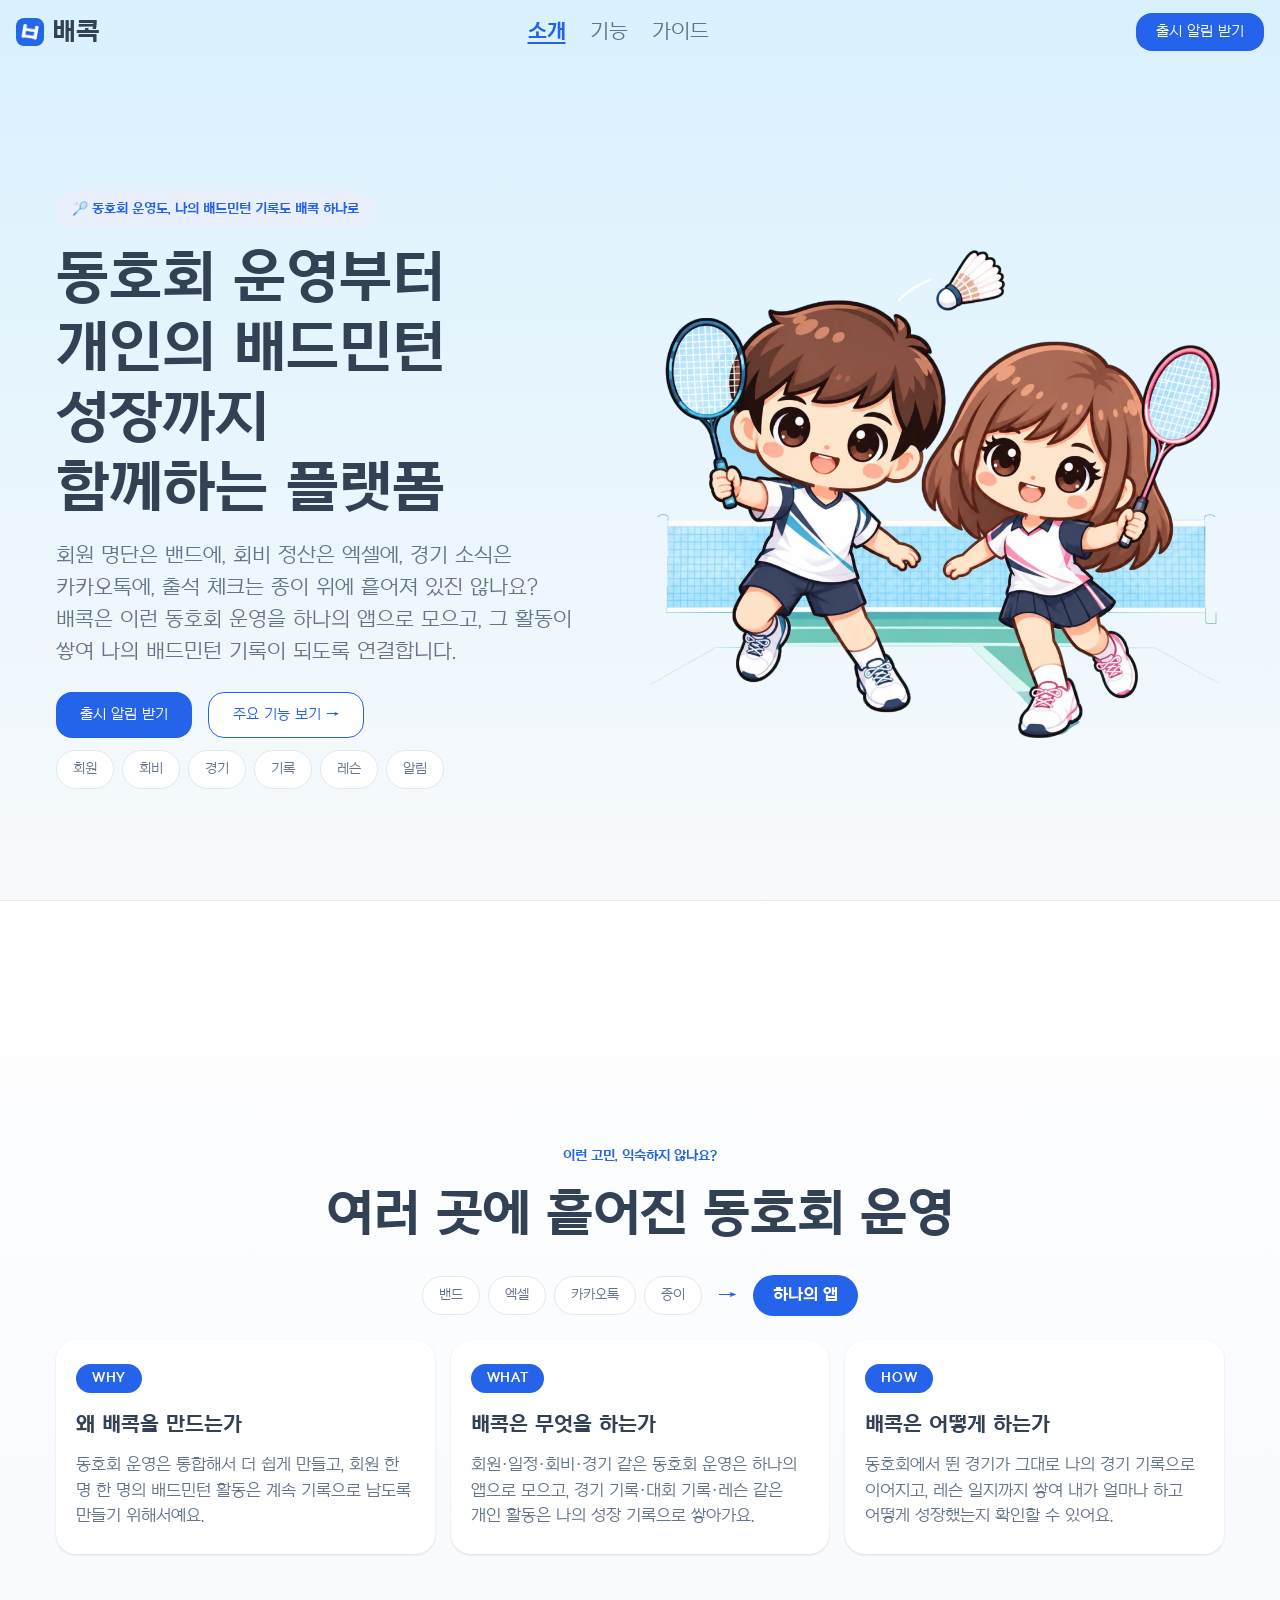
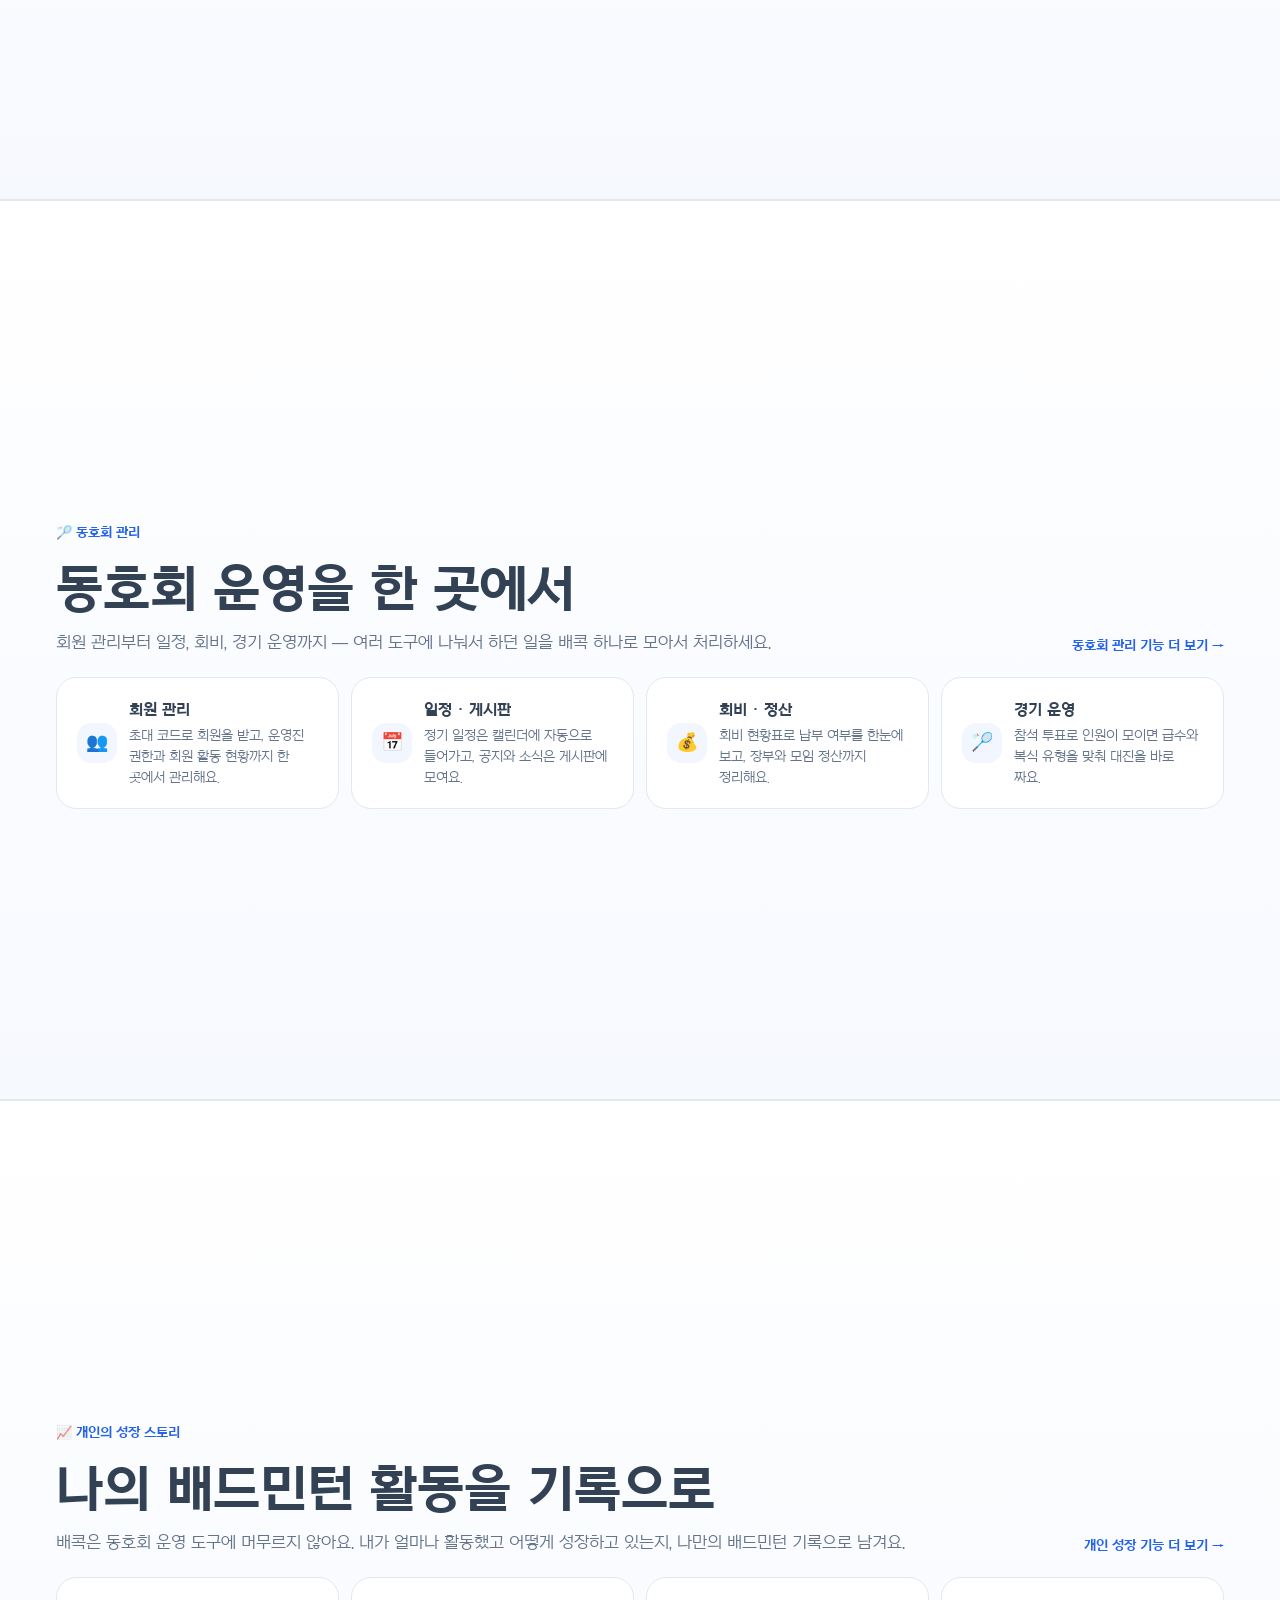
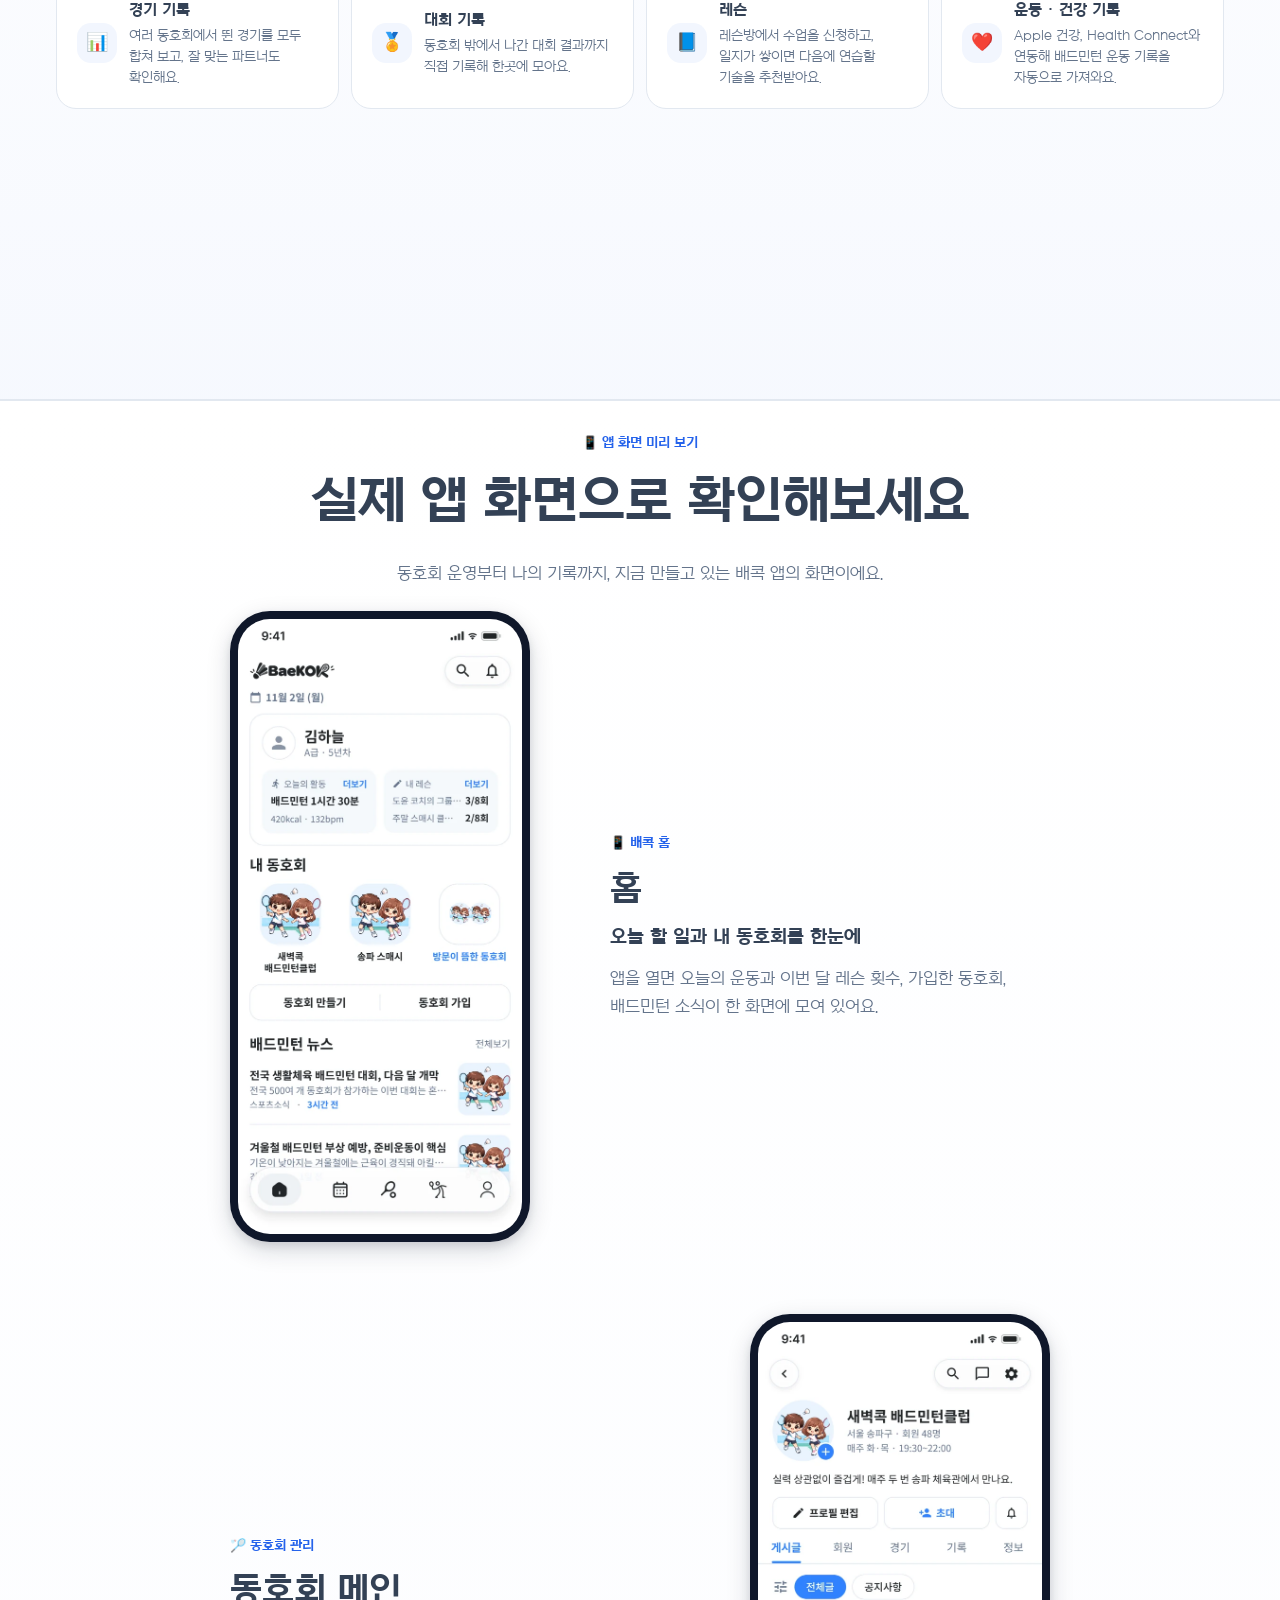
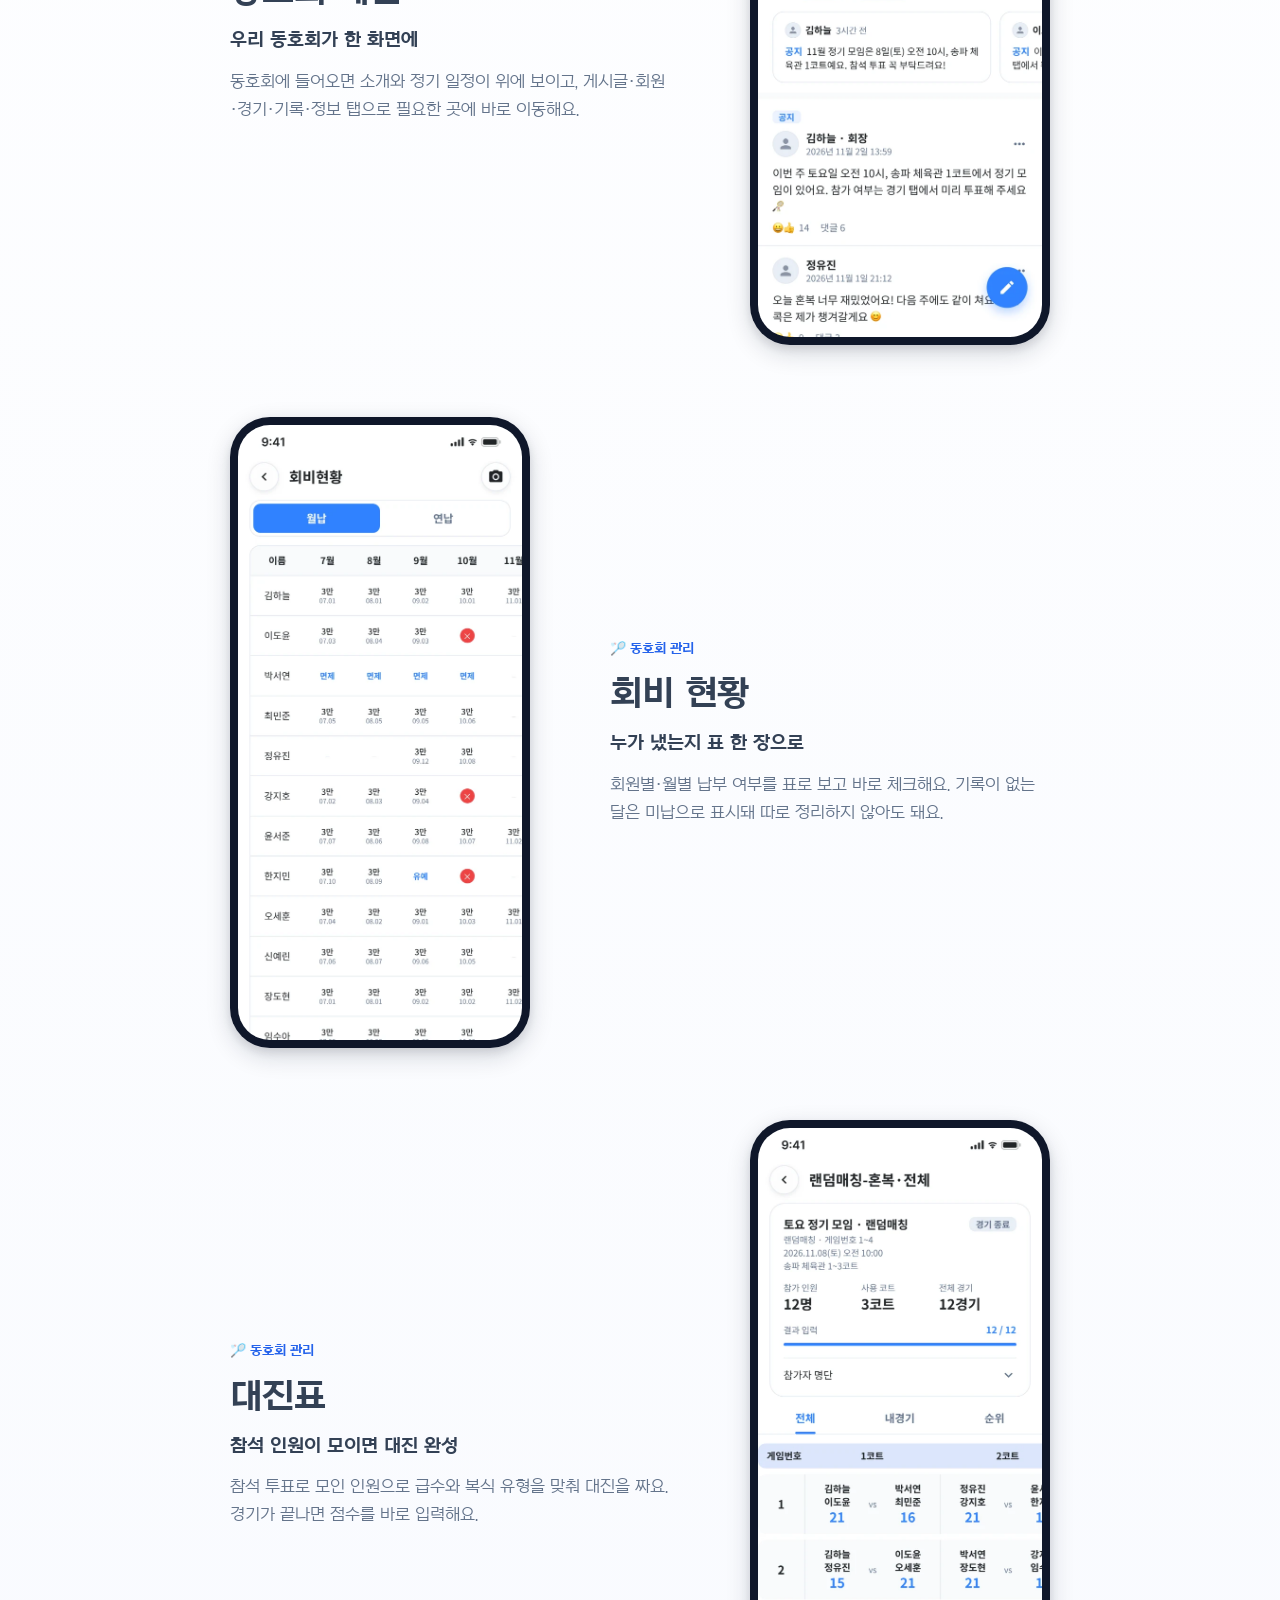
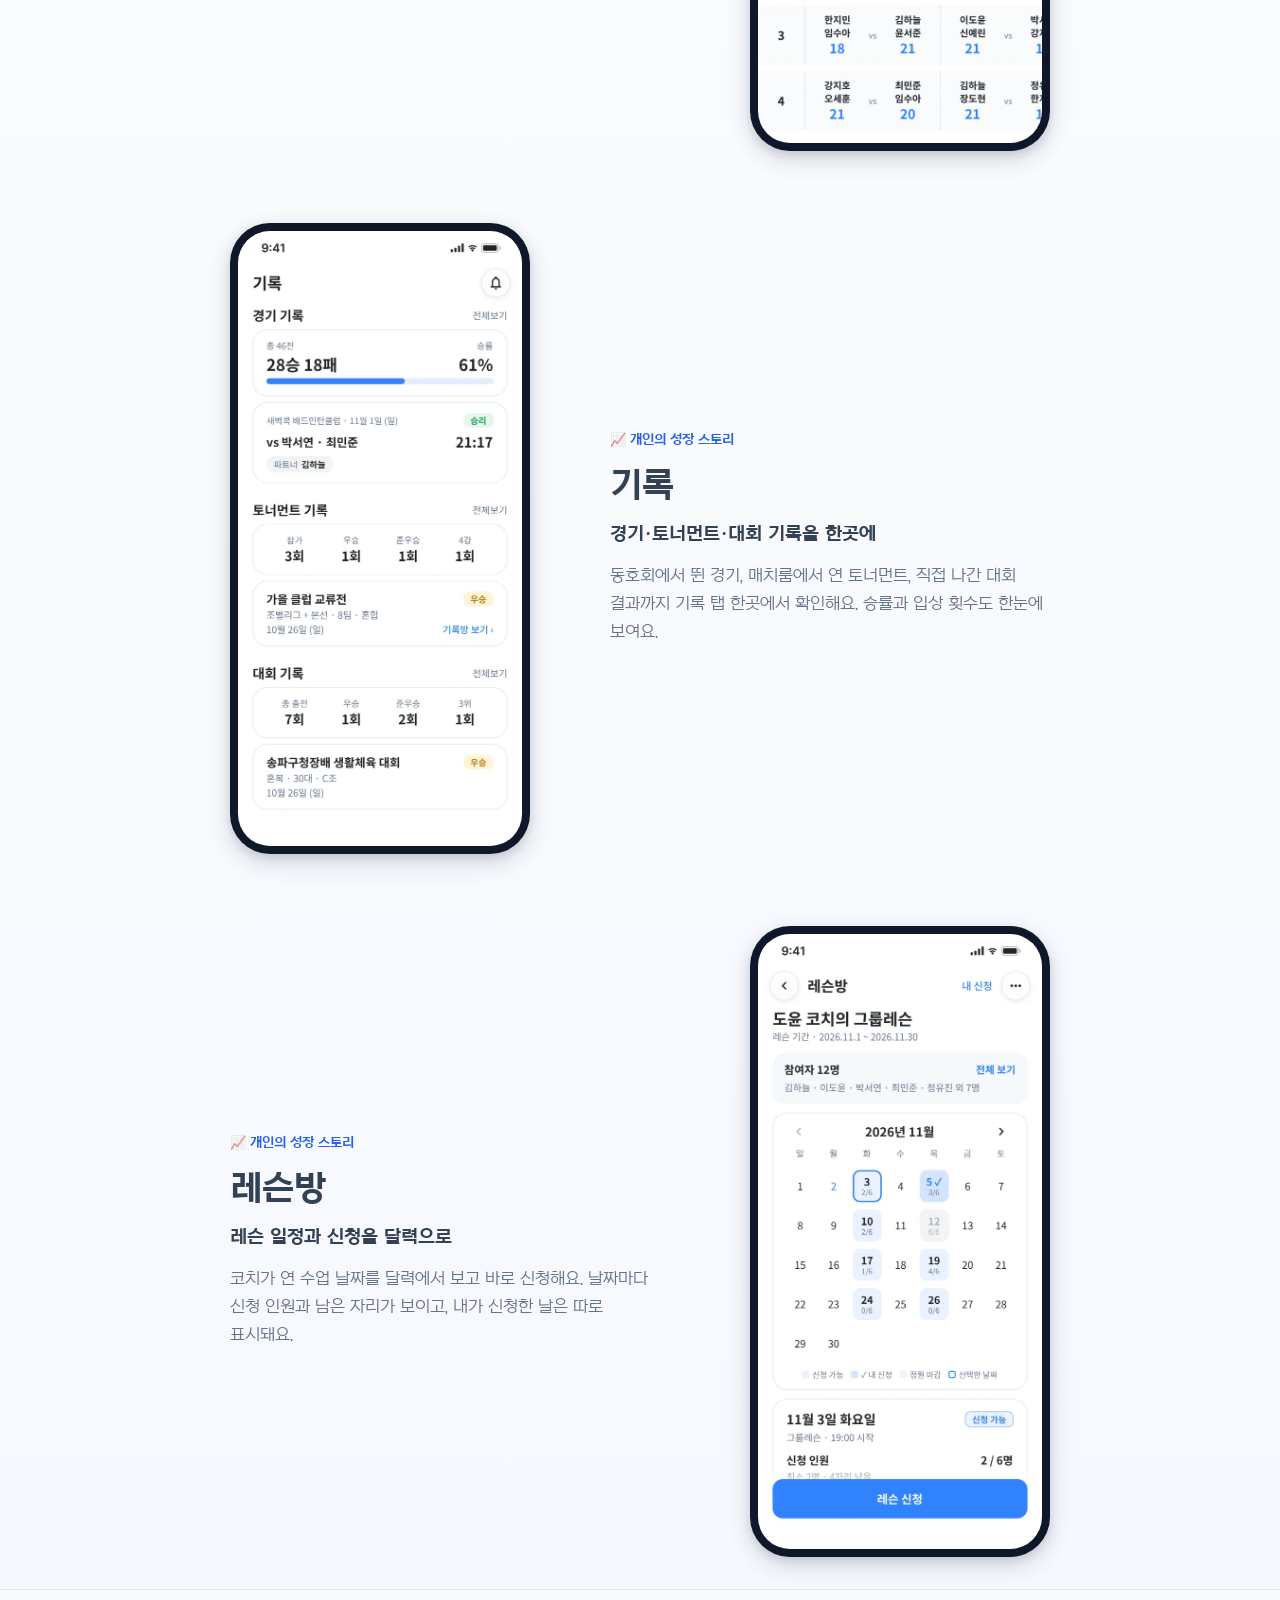
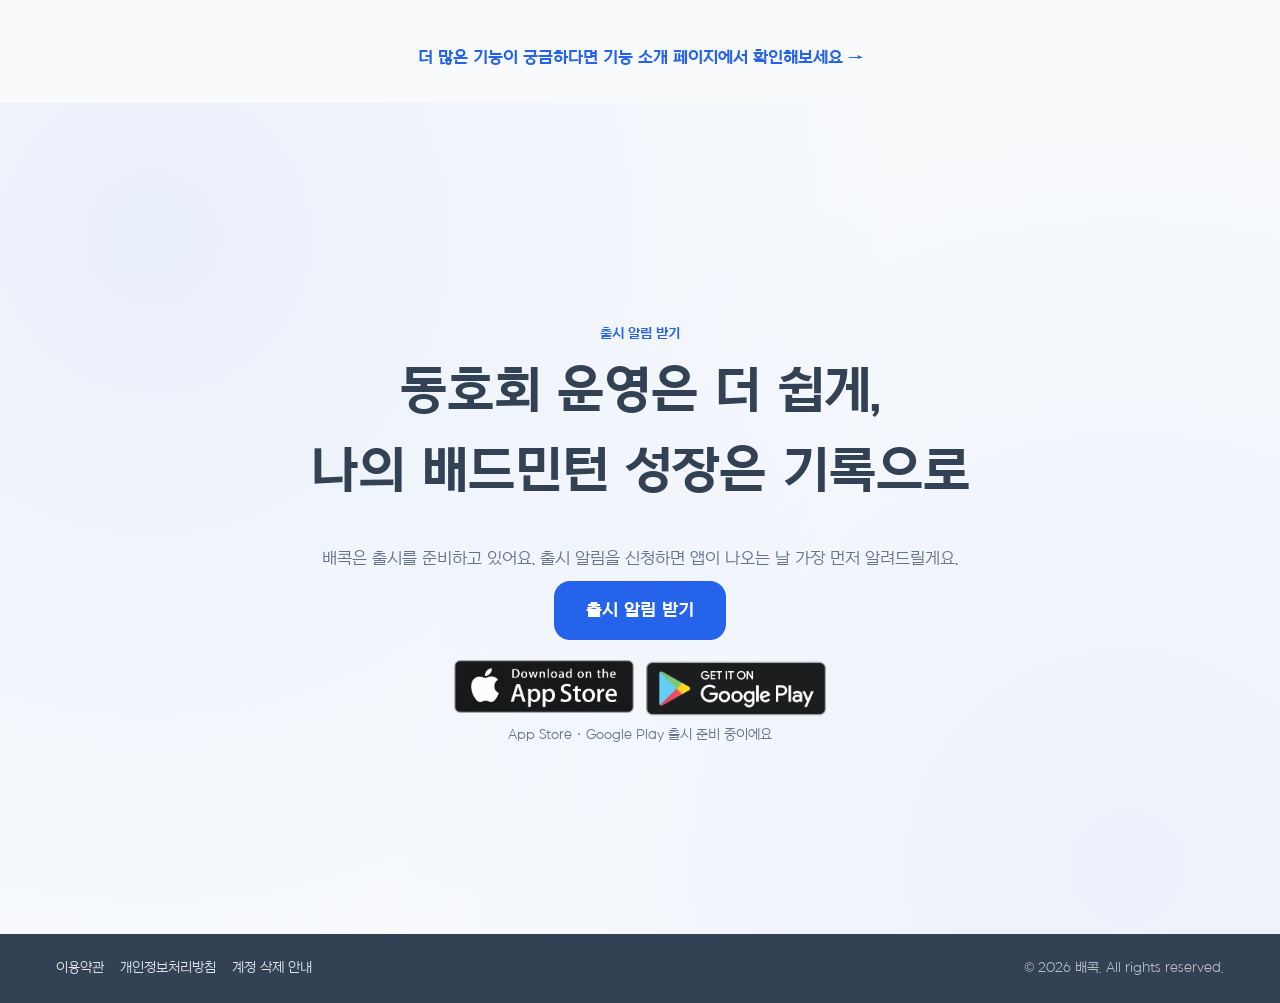
==== index.html @ 5a0d02df "chore(seo): add Google Search Console verification tag Co-Authored-By: Claude Sonnet 5.5 <noreply@an" ====
<!DOCTYPE html>
<html lang="ko">
<head>
  <meta charset="UTF-8" />
  <meta name="viewport" content="width=device-width, initial-scale=1.0" />
  <title>배콕 | 동호회 운영은 더 쉽게, 나의 배드민턴 성장은 기록으로</title>
  <meta
    name="description"
    content="배콕은 회원·일정·회비·경기 같은 배드민턴 동호회 운영과, 나의 경기 기록·대회 기록·레슨 같은 개인 기록을 하나의 앱에서 연결하는 서비스입니다."
  />
  <link rel="icon" type="image/png" href="assets/icons/web_logo.png" />
  <link rel="apple-touch-icon" href="assets/icons/web_logo.png" />
  <meta property="og:type" content="website" />
  <meta property="og:site_name" content="배콕" />
  <meta property="og:title" content="배콕 | 동호회 운영은 더 쉽게, 나의 배드민턴 성장은 기록으로" />
  <meta
    property="og:description"
    content="배드민턴 동호회 운영과 나의 배드민턴 활동 기록을 하나의 앱에서. 배콕이 두 가지를 어떻게 연결하는지 확인해보세요."
  />
  <meta name="google-site-verification" content="j9RTY4uNU4VGIp62GwH1gbKZiD3tY4wXnzMvuD9bL28" />
  <link rel="canonical" href="https://baekok.cloud/" />
  <meta property="og:url" content="https://baekok.cloud/" />
  <meta property="og:image" content="https://baekok.cloud/assets/images/og-image.jpg" />
  <meta property="og:image:width" content="1200" />
  <meta property="og:image:height" content="630" />
  <meta name="twitter:card" content="summary_large_image" />
  <link rel="preconnect" href="https://fonts.googleapis.com" />
  <link rel="preconnect" href="https://fonts.gstatic.com" crossorigin />
  <link href="https://fonts.googleapis.com/css2?family=Do+Hyeon&display=swap" rel="stylesheet" />
  <link rel="stylesheet" href="css/tokens.css" />
  <link rel="stylesheet" href="css/style.css" />
</head>
<body class="has-photo-hero">
  <script src="js/site-header.js" data-page="index"></script>

  <main>
    <!-- Hero Section -->
    <section class="hero">
      <div class="container hero__container">
        <div class="hero__inner">
          <p class="hero__badge">🏸 동호회 운영도, 나의 배드민턴 기록도 배콕 하나로</p>
          <h1 class="hero__title">
            동호회 운영부터<br />
            개인의 배드민턴<br />
            성장까지<br />
            함께하는 플랫폼
          </h1>
          <p class="hero__subtitle">
            회원 명단은 밴드에, 회비 정산은 엑셀에, 경기 소식은 카카오톡에,
            출석 체크는 종이 위에 흩어져 있진 않나요? <br />
            배콕은 이런 동호회 운영을 하나의 앱으로 모으고, 그 활동이 쌓여
            나의 배드민턴 기록이 되도록 연결합니다.
          </p>
          <div class="hero__cta-row">
            <a class="btn-primary" href="#download" data-launch-alert>출시 알림 받기</a>
            <a class="btn-outline" href="features.html">주요 기능 보기 →</a>
          </div>
          <div class="chip-group hero__feature-tags">
            <span class="chip">회원</span>
            <span class="chip">회비</span>
            <span class="chip">경기</span>
            <span class="chip">기록</span>
            <span class="chip">레슨</span>
            <span class="chip">알림</span>
          </div>
        </div>
        <div class="hero__visual">
          <img
            src="assets/images/hero_mascot_pair.webp"
            alt="라켓을 들고 배드민턴을 치는 배콕 캐릭터 두 명"
            width="1000"
            height="887"
          />
        </div>
      </div>
    </section>

    <!-- Why We Made Baecock (Problem -> Solution) -->
    <section class="section section--band section--full" id="why-what-how">
      <div class="container">
        <div class="section-intro reveal" data-reveal>
          <p class="section__eyebrow">이런 고민, 익숙하지 않나요?</p>
          <h2 class="section__title section__title--lg">여러 곳에 흩어진 동호회 운영</h2>
          <div class="problem-solution__flow">
            <div class="chip-group">
              <span class="chip">밴드</span>
              <span class="chip">엑셀</span>
              <span class="chip">카카오톡</span>
              <span class="chip">종이</span>
            </div>
            <span class="flow-arrow" aria-hidden="true">→</span>
            <span class="solution-chip">하나의 앱</span>
          </div>
        </div>

        <div class="why-what-how reveal" data-reveal>
          <article class="why-what-how__card">
            <span class="why-what-how__label">WHY</span>
            <h3 class="why-what-how__title">왜 배콕을 만드는가</h3>
            <p class="why-what-how__desc">
              동호회 운영은 통합해서 더 쉽게 만들고, 회원 한 명 한 명의 배드민턴 활동은
              계속 기록으로 남도록 만들기 위해서예요.
            </p>
          </article>
          <article class="why-what-how__card">
            <span class="why-what-how__label">WHAT</span>
            <h3 class="why-what-how__title">배콕은 무엇을 하는가</h3>
            <p class="why-what-how__desc">
              회원·일정·회비·경기 같은 동호회 운영은 하나의 앱으로 모으고, 경기 기록·대회
              기록·레슨 같은 개인 활동은 나의 성장 기록으로 쌓아가요.
            </p>
          </article>
          <article class="why-what-how__card">
            <span class="why-what-how__label">HOW</span>
            <h3 class="why-what-how__title">배콕은 어떻게 하는가</h3>
            <p class="why-what-how__desc">
              동호회에서 뛴 경기가 그대로 나의 경기 기록으로 이어지고, 레슨 일지까지 쌓여
              내가 얼마나 하고 어떻게 성장했는지 확인할 수 있어요.
            </p>
          </article>
        </div>
      </div>
    </section>

    <!-- 축 1: 동호회 관리 -->
    <section class="section section--band section--full" id="club">
      <div class="container">
        <div class="feature-grid__heading-row">
          <div>
            <p class="section__eyebrow">🏸 동호회 관리</p>
            <h2 class="section__title section__title--lg feature-grid__heading">
              동호회 운영을 한 곳에서
            </h2>
            <p class="feature-grid__subheading">
              회원 관리부터 일정, 회비, 경기 운영까지 — 여러 도구에 나눠서 하던 일을
              배콕 하나로 모아서 처리하세요.
            </p>
          </div>
          <a class="feature-card__link" href="features.html#club">동호회 관리 기능 더 보기 →</a>
        </div>
        <div class="feature-subgrid feature-subgrid--overview reveal" data-reveal>
          <article class="feature-subcard">
            <span class="feature-subcard__icon" aria-hidden="true">👥</span>
            <div class="feature-subcard__body">
              <h3 class="feature-subcard__title">회원 관리</h3>
              <p class="feature-subcard__desc">초대 코드로 회원을 받고, 운영진 권한과 회원 활동 현황까지 한 곳에서 관리해요.</p>
            </div>
          </article>
          <article class="feature-subcard">
            <span class="feature-subcard__icon" aria-hidden="true">📅</span>
            <div class="feature-subcard__body">
              <h3 class="feature-subcard__title">일정 · 게시판</h3>
              <p class="feature-subcard__desc">정기 일정은 캘린더에 자동으로 들어가고, 공지와 소식은 게시판에 모여요.</p>
            </div>
          </article>
          <article class="feature-subcard">
            <span class="feature-subcard__icon" aria-hidden="true">💰</span>
            <div class="feature-subcard__body">
              <h3 class="feature-subcard__title">회비 · 정산</h3>
              <p class="feature-subcard__desc">회비 현황표로 납부 여부를 한눈에 보고, 장부와 모임 정산까지 정리해요.</p>
            </div>
          </article>
          <article class="feature-subcard">
            <span class="feature-subcard__icon" aria-hidden="true">🏸</span>
            <div class="feature-subcard__body">
              <h3 class="feature-subcard__title">경기 운영</h3>
              <p class="feature-subcard__desc">참석 투표로 인원이 모이면 급수와 복식 유형을 맞춰 대진을 바로 짜요.</p>
            </div>
          </article>
        </div>
      </div>
    </section>

    <!-- 축 2: 개인의 성장 스토리 -->
    <section class="section section--band section--full">
      <div class="container">
        <div class="feature-grid__heading-row">
          <div>
            <p class="section__eyebrow">📈 개인의 성장 스토리</p>
            <h2 class="section__title section__title--lg feature-grid__heading">
              나의 배드민턴 활동을 기록으로
            </h2>
            <p class="feature-grid__subheading">
              배콕은 동호회 운영 도구에 머무르지 않아요. 내가 얼마나 활동했고 어떻게
              성장하고 있는지, 나만의 배드민턴 기록으로 남겨요.
            </p>
          </div>
          <a class="feature-card__link" href="features.html#personal">개인 성장 기능 더 보기 →</a>
        </div>
        <div class="feature-subgrid feature-subgrid--overview reveal" data-reveal>
          <article class="feature-subcard">
            <span class="feature-subcard__icon" aria-hidden="true">📊</span>
            <div class="feature-subcard__body">
              <h3 class="feature-subcard__title">경기 기록</h3>
              <p class="feature-subcard__desc">여러 동호회에서 뛴 경기를 모두 합쳐 보고, 잘 맞는 파트너도 확인해요.</p>
            </div>
          </article>
          <article class="feature-subcard">
            <span class="feature-subcard__icon" aria-hidden="true">🏅</span>
            <div class="feature-subcard__body">
              <h3 class="feature-subcard__title">대회 기록</h3>
              <p class="feature-subcard__desc">동호회 밖에서 나간 대회 결과까지 직접 기록해 한곳에 모아요.</p>
            </div>
          </article>
          <article class="feature-subcard">
            <span class="feature-subcard__icon" aria-hidden="true">📘</span>
            <div class="feature-subcard__body">
              <h3 class="feature-subcard__title">레슨</h3>
              <p class="feature-subcard__desc">레슨방에서 수업을 신청하고, 일지가 쌓이면 다음에 연습할 기술을 추천받아요.</p>
            </div>
          </article>
          <article class="feature-subcard">
            <span class="feature-subcard__icon" aria-hidden="true">❤️</span>
            <div class="feature-subcard__body">
              <h3 class="feature-subcard__title">운동 · 건강 기록</h3>
              <p class="feature-subcard__desc">Apple 건강, Health Connect와 연동해 배드민턴 운동 기록을 자동으로 가져와요.</p>
            </div>
          </article>
        </div>
      </div>
    </section>

    <!-- 실제 앱 화면 미리 보기 -->
    <section class="section section--band" id="screens">
      <div class="container">
        <div class="section-intro">
          <p class="section__eyebrow">📱 앱 화면 미리 보기</p>
          <h2 class="section__title section__title--lg">실제 앱 화면으로 확인해보세요</h2>
          <p class="feature-grid__subheading">
            동호회 운영부터 나의 기록까지, 지금 만들고 있는 배콕 앱의 화면이에요.
          </p>
        </div>
        <div class="screen-showcase">
          <article class="screen-showcase__item reveal" data-reveal>
            <div class="screen-showcase__media">
              <div class="phone-frame">
                <img src="assets/images/screens/home.webp" alt="배콕 앱 홈 화면: 오늘의 활동, 내 레슨, 내 동호회, 배드민턴 뉴스" width="600" height="1299" loading="lazy" />
              </div>
            </div>
            <div class="screen-showcase__text">
              <p class="section__eyebrow">📱 배콕 홈</p>
              <h3 class="screen-showcase__title">홈</h3>
              <p class="screen-showcase__lead">오늘 할 일과 내 동호회를 한눈에</p>
              <p class="screen-showcase__desc">앱을 열면 오늘의 운동과 이번 달 레슨 횟수, 가입한 동호회, 배드민턴 소식이 한 화면에 모여 있어요.</p>
            </div>
          </article>
          <article class="screen-showcase__item screen-showcase__item--reverse reveal" data-reveal>
            <div class="screen-showcase__media">
              <div class="phone-frame">
                <img src="assets/images/screens/club-home.webp" alt="배콕 앱 동호회 메인 화면" width="600" height="1299" loading="lazy" />
              </div>
            </div>
            <div class="screen-showcase__text">
              <p class="section__eyebrow">🏸 동호회 관리</p>
              <h3 class="screen-showcase__title">동호회 메인</h3>
              <p class="screen-showcase__lead">우리 동호회가 한 화면에</p>
              <p class="screen-showcase__desc">동호회에 들어오면 소개와 정기 일정이 위에 보이고, 게시글·회원·경기·기록·정보 탭으로 필요한 곳에 바로 이동해요.</p>
            </div>
          </article>
          <article class="screen-showcase__item reveal" data-reveal>
            <div class="screen-showcase__media">
              <div class="phone-frame">
                <img src="assets/images/screens/fee-status.webp" alt="배콕 앱 회비 현황 화면" width="600" height="1299" loading="lazy" />
              </div>
            </div>
            <div class="screen-showcase__text">
              <p class="section__eyebrow">🏸 동호회 관리</p>
              <h3 class="screen-showcase__title">회비 현황</h3>
              <p class="screen-showcase__lead">누가 냈는지 표 한 장으로</p>
              <p class="screen-showcase__desc">회원별·월별 납부 여부를 표로 보고 바로 체크해요. 기록이 없는 달은 미납으로 표시돼 따로 정리하지 않아도 돼요.</p>
            </div>
          </article>
          <article class="screen-showcase__item screen-showcase__item--reverse reveal" data-reveal>
            <div class="screen-showcase__media">
              <div class="phone-frame">
                <img src="assets/images/screens/match-board.webp" alt="배콕 앱 대진표 화면" width="600" height="1299" loading="lazy" />
              </div>
            </div>
            <div class="screen-showcase__text">
              <p class="section__eyebrow">🏸 동호회 관리</p>
              <h3 class="screen-showcase__title">대진표</h3>
              <p class="screen-showcase__lead">참석 인원이 모이면 대진 완성</p>
              <p class="screen-showcase__desc">참석 투표로 모인 인원으로 급수와 복식 유형을 맞춰 대진을 짜요. 경기가 끝나면 점수를 바로 입력해요.</p>
            </div>
          </article>
          <article class="screen-showcase__item reveal" data-reveal>
            <div class="screen-showcase__media">
              <div class="phone-frame">
                <img src="assets/images/screens/records.webp" alt="배콕 앱 기록 탭 화면: 경기 기록, 토너먼트 기록, 대회 기록" width="600" height="1299" loading="lazy" />
              </div>
            </div>
            <div class="screen-showcase__text">
              <p class="section__eyebrow">📈 개인의 성장 스토리</p>
              <h3 class="screen-showcase__title">기록</h3>
              <p class="screen-showcase__lead">경기·토너먼트·대회 기록을 한곳에</p>
              <p class="screen-showcase__desc">동호회에서 뛴 경기, 매치룸에서 연 토너먼트, 직접 나간 대회 결과까지 기록 탭 한곳에서 확인해요. 승률과 입상 횟수도 한눈에 보여요.</p>
            </div>
          </article>
          <article class="screen-showcase__item screen-showcase__item--reverse reveal" data-reveal>
            <div class="screen-showcase__media">
              <div class="phone-frame">
                <img src="assets/images/screens/lesson-room.webp" alt="배콕 앱 레슨방 화면: 날짜별 신청 인원이 보이는 레슨 달력" width="600" height="1299" loading="lazy" />
              </div>
            </div>
            <div class="screen-showcase__text">
              <p class="section__eyebrow">📈 개인의 성장 스토리</p>
              <h3 class="screen-showcase__title">레슨방</h3>
              <p class="screen-showcase__lead">레슨 일정과 신청을 달력으로</p>
              <p class="screen-showcase__desc">코치가 연 수업 날짜를 달력에서 보고 바로 신청해요. 날짜마다 신청 인원과 남은 자리가 보이고, 내가 신청한 날은 따로 표시돼요.</p>
            </div>
          </article>
        </div>
      </div>
    </section>

    <section class="section section-cta">
      <div class="container">
        <p class="feature-section__footer">
          <a href="features.html">더 많은 기능이 궁금하다면 기능 소개 페이지에서 확인해보세요 →</a>
        </p>
      </div>
    </section>

    <!-- 출시 알림 + Footer를 한 화면에 -->
    <section class="section section--full closing-section" id="download">
      <div class="container closing-section__content reveal" data-reveal>
        <p class="section__eyebrow">출시 알림 받기</p>
        <h2 class="section__title section__title--lg">
          동호회 운영은 더 쉽게,<br />나의 배드민턴 성장은 기록으로
        </h2>
        <p class="problem-solution__desc">
          배콕은 출시를 준비하고 있어요. 출시 알림을 신청하면 앱이 나오는 날 가장
          먼저 알려드릴게요.
        </p>
        <a class="btn-primary btn-primary--lg" href="#download" data-launch-alert>출시 알림 받기</a>
        <div class="store-badges">
          <span class="store-badge-img" aria-disabled="true">
            <img src="assets/images/app_store.png" alt="App Store 출시 준비 중" />
          </span>
          <span class="store-badge-img" aria-disabled="true">
            <img src="assets/images/google_play.png" alt="Google Play 출시 준비 중" />
          </span>
        </div>
        <p class="store-badges__note">App Store · Google Play 출시 준비 중이에요</p>
      </div>

      <script src="js/site-footer.js"></script>
    </section>
  </main>

  <button type="button" id="scroll-top" class="scroll-top-btn" aria-label="맨 위로 이동">↑</button>

  <script src="js/reveal.js" defer></script>
  <script src="js/scroll-top.js" defer></script>
  <script src="js/header-scroll.js" defer></script>
  <script src="js/launch-alert.js" defer></script>
</body>
</html>
---- css/tokens.css ----
/*
  Design Tokens
  docs/design.md 값을 그대로 반영한다. 원본 값이 바뀌면 이 파일도 함께 갱신할 것.
*/

:root {
  /* Colors */
  --color-primary: #2563eb;
  --color-secondary: #334155;
  --color-background: #f8fafc;
  --color-surface: #ffffff;
  --color-success: #22c55e;
  --color-warning: #f59e0b;
  --color-error: #ef4444;

  /* Text (Secondary 팔레트 계열에서 파생) */
  --color-text: var(--color-secondary);
  --color-text-muted: #64748b;
  --color-border: #e2e8f0;

  /* Radius */
  --radius-card: 20px;
  --radius-button: 16px;
  --radius-input: 14px;
  --radius-bottomsheet: 28px;
  --radius-chip: 999px;

  /* Spacing */
  --space-1: 4px;
  --space-2: 8px;
  --space-3: 12px;
  --space-4: 16px;
  --space-5: 20px;
  --space-6: 24px;
  --space-7: 32px;

  /* Typography */
  --font-family-base: "NEXON Lv1 Gothic", -apple-system, BlinkMacSystemFont, "Segoe UI", "Noto Sans KR", "Malgun Gothic", sans-serif;
  /* 강조용 서체 — 숫자/점수/랭킹/레벨 등 강조 표기 전용 (일반 제목에는 사용하지 않음) */
  --font-family-emphasis: "Do Hyeon", var(--font-family-base);
  --font-size-display: 32px;
  --font-size-heading: 24px;
  --font-size-title: 20px;
  --font-size-body: 16px;
  --font-size-caption: 13px;

  /* Shadow */
  --shadow-card: 0 1px 3px rgba(15, 23, 42, 0.08), 0 1px 2px rgba(15, 23, 42, 0.06);
  --shadow-dialog: 0 4px 12px rgba(15, 23, 42, 0.12), 0 2px 4px rgba(15, 23, 42, 0.08);
  --shadow-fab: 0 8px 24px rgba(15, 23, 42, 0.16), 0 4px 8px rgba(15, 23, 42, 0.1);

  /* Animation */
  --transition-screen: 200ms ease;
  --transition-button: transform 150ms ease;
  --transition-card: opacity 200ms ease;
  --transition-sheet: transform 200ms ease;

  /* Responsive Breakpoints (참고용 — 미디어쿼리에는 직접 px 값 사용) */
  --breakpoint-tablet: 600px;
  --breakpoint-desktop: 1024px;
}
---- css/style.css ----
/* Web fonts */
@font-face {
  font-family: "NEXON Lv1 Gothic";
  src: url("../assets/fonts/NEXONLv1GothicLight.ttf") format("truetype");
  font-weight: 300;
  font-style: normal;
  font-display: swap;
}

@font-face {
  font-family: "NEXON Lv1 Gothic";
  src: url("../assets/fonts/NEXONLv1GothicRegular.ttf") format("truetype");
  font-weight: 400;
  font-style: normal;
  font-display: swap;
}

@font-face {
  font-family: "NEXON Lv1 Gothic";
  src: url("../assets/fonts/NEXONLv1GothicBold.ttf") format("truetype");
  font-weight: 700;
  font-style: normal;
  font-display: swap;
}

/* Reset */
*,
*::before,
*::after {
  box-sizing: border-box;
}

html,
body {
  margin: 0;
  padding: 0;
}

html {
  scroll-behavior: smooth;
}

/* JS로 토글하는 hidden 속성은 어떤 컴포넌트 클래스의 display 값보다도 항상 우선한다 */
[hidden] {
  display: none !important;
}

body {
  display: flex;
  flex-direction: column;
  min-height: 100vh;
  font-family: var(--font-family-base);
  font-size: 16px;
  line-height: 1.6;
  color: var(--color-text);
  background: var(--color-background);
  word-break: keep-all;
  overflow-wrap: break-word;
}

main {
  flex: 1 0 auto;
}

img {
  max-width: 100%;
  display: block;
}

a {
  color: inherit;
  text-decoration: none;
}

ul {
  margin: 0;
  padding: 0;
  list-style: none;
}

h1,
h2,
h3,
p {
  margin: 0;
}

/* Utilities */
.font-emphasis {
  font-family: var(--font-family-emphasis);
}

/* Scroll Reveal (스크롤 시 부드럽게 나타나는 효과, [data-reveal] + js/reveal.js와 함께 사용) */
.reveal {
  opacity: 0;
  transform: translateY(28px);
  transition: opacity 700ms ease, transform 700ms ease;
}

.reveal.is-visible {
  opacity: 1;
  transform: translateY(0);
}

/* Layout */
.container {
  width: 100%;
  max-width: 1200px;
  margin: 0 auto;
  padding: 0 var(--space-4);
}

.container--narrow {
  max-width: 1000px;
}

/* Buttons */
.btn-primary {
  display: inline-block;
  background: var(--color-primary);
  color: var(--color-surface);
  font-size: 14px;
  font-weight: 400;
  border: none;
  border-radius: var(--radius-button);
  padding: var(--space-3) var(--space-6);
  cursor: pointer;
  transition: var(--transition-button);
}

.btn-primary:hover,
.btn-primary:focus-visible {
  transform: scale(1.03);
}

.btn-primary:active {
  transform: scale(0.98);
}

.btn-secondary {
  display: inline-block;
  background: transparent;
  color: var(--color-primary);
  font-size: 16px;
  font-weight: 700;
  border: 1px solid var(--color-primary);
  border-radius: var(--radius-button);
  padding: var(--space-3) var(--space-6);
  cursor: pointer;
  transition: var(--transition-button);
}

.btn-secondary:hover,
.btn-secondary:focus-visible {
  transform: scale(1.03);
}

.btn-secondary:active {
  transform: scale(0.98);
}

.btn-primary--lg {
  font-size: 17px;
  font-weight: 700;
  padding: var(--space-4) var(--space-7);
  margin-top: var(--space-2);
}

/* btn-primary 옆에 나란히 두는 같은 크기의 보조 버튼 */
.btn-outline {
  display: inline-block;
  color: var(--color-primary);
  font-size: 14px;
  background: var(--color-surface);
  border: 1px solid var(--color-primary);
  border-radius: var(--radius-button);
  padding: calc(var(--space-3) - 1px) var(--space-6);
  font-family: inherit;
  cursor: pointer;
  transition: var(--transition-button);
}

.btn-outline:hover,
.btn-outline:focus-visible {
  transform: scale(1.03);
}

/* Header / Nav Bar */
.site-header {
  position: sticky;
  top: 0;
  z-index: 10;
  background: var(--color-surface);
  border-bottom: 1px solid var(--color-border);
}

.site-header__inner {
  max-width: 1300px;
  margin: 0 auto;
  display: flex;
  align-items: center;
  justify-content: space-between;
  gap: var(--space-4);
  height: 64px;
}

.site-logo {
  display: inline-flex;
  align-items: center;
  gap: var(--space-2);
  font-size: 25px;
  font-weight: 700;
  color: var(--color-secondary);
}

.site-logo__icon {
  width: 28px;
  height: 28px;
  border-radius: 8px;
  display: block;
}

.site-nav {
  display: none;
  align-items: center;
  gap: var(--space-6);
}

.site-nav a {
  font-size: 20px;
  color: var(--color-text-muted);
}

.site-nav a:hover {
  color: var(--color-secondary);
}

.site-nav a.is-active {
  color: var(--color-primary);
  font-weight: 700;
  text-decoration: underline;
  text-underline-offset: 4px;
}

.site-header__actions .btn-primary {
  padding: var(--space-2) var(--space-5);
  font-size: 14px;
}

/* Header가 히어로 위에 투명하게 떠 있다가 스크롤하면 알약 형태가 되는 페이지 (예: index.html) */
/* 맨 위: 배경에 녹아든 투명 헤더 */
.has-photo-hero .site-header {
  position: fixed;
  top: 0;
  left: 0;
  right: 0;
  z-index: 20;
  background: transparent;
  border-radius: 0;
  box-shadow: none;
  border-bottom: none;
  transition: top 300ms ease, left 300ms ease, right 300ms ease,
    background 300ms ease, border-radius 300ms ease, box-shadow 300ms ease;
}

.has-photo-hero .site-header__inner {
  padding: 0 var(--space-4);
  transition: padding 300ms ease;
}

.has-photo-hero .site-logo,
.has-photo-hero .site-nav a {
  transition: color 300ms ease;
}

/* 스크롤하면: 떠 있는 알약 형태로 전환 */
.has-photo-hero.is-scrolled .site-header {
  top: var(--space-4);
  left: 11%;
  right: 11%;
  background: rgba(255, 255, 255, 0.85);
  backdrop-filter: blur(12px);
  -webkit-backdrop-filter: blur(12px);
  border-radius: var(--radius-bottomsheet);
  box-shadow: var(--shadow-dialog);
}

.has-photo-hero.is-scrolled .site-header__inner {
  padding: 0 var(--space-3);
}

.has-photo-hero.is-scrolled .site-logo,
.has-photo-hero.is-scrolled .site-nav a {
  color: var(--color-secondary);
}

.has-photo-hero.is-scrolled .site-nav a:hover {
  color: var(--color-primary);
}

.has-photo-hero.is-scrolled .site-nav a.is-active {
  color: var(--color-primary);
}

.has-photo-hero .hero {
  min-height: 100vh;
}

/* Hero — 왼쪽 문구 + 오른쪽 브랜드 캐릭터(앱 로그인 화면과 같은 이미지) */
.hero {
  position: relative;
  min-height: calc(100vh - 64px);
  display: flex;
  flex-direction: column;
  justify-content: center;
  /* 헤더(64px)가 히어로 위에 고정으로 떠 있으므로, 모바일처럼 콘텐츠가 100vh보다
     길어져도 제목이 헤더 뒤로 들어가지 않도록 상단 여백을 확보해둔다 */
  padding-top: calc(64px + var(--space-6));
  overflow: hidden;
  /* 캐릭터 이미지의 하늘색에서 페이지 배경색으로 이어지는 그라데이션 */
  background: linear-gradient(180deg, #d9f1fe 0%, var(--color-background) 100%);
}

.hero__visual {
  width: 100%;
  max-width: 520px;
  margin: 0 auto var(--space-7);
}

/* 배경이 투명한 캐릭터 이미지라 카드 없이 히어로 배경 위에 바로 띄운다 */
.hero__visual img {
  display: block;
  width: 100%;
  height: auto;
}

.hero__inner {
  max-width: 500px;
  padding: var(--space-6) 0 var(--space-7);
}

.hero__badge {
  display: inline-block;
  background: color-mix(in srgb, var(--color-primary) 10%, var(--color-surface));
  color: var(--color-primary);
  font-size: 13px;
  font-weight: 700;
  border-radius: var(--radius-chip);
  padding: var(--space-2) var(--space-4);
  margin-bottom: var(--space-4);
}

.hero__title {
  font-size: 30px;
  line-height: 1.25;
  font-weight: 800;
  color: var(--color-secondary);
  margin-bottom: var(--space-4);
}

.hero__subtitle {
  font-size: 16px;
  color: var(--color-text-muted);
  margin-bottom: var(--space-6);
}

.hero__cta-row {
  display: flex;
  align-items: center;
  gap: var(--space-4);
  flex-wrap: wrap;
}

.store-badges {
  display: flex;
  gap: var(--space-3);
  flex-wrap: wrap;
  justify-content: left;
  margin-top: var(--space-5);
}

.store-badge-img img {
  display: block;
  height: auto;
  width: 180px;
  opacity: 0.9;
}

.store-badges__note {
  font-size: 13px;
  color: var(--color-text-muted);
  margin-top: var(--space-2);
}

.hero__feature-tags {
  margin-top: var(--space-3);
}

.hero__container {
  position: relative;
  z-index: 1;
  display: flex;
  flex-direction: column;
}

/* Features Hero */
.features-hero {
  position: relative;
  padding: calc(var(--space-7) * 2) 0 var(--space-7);
  background: linear-gradient(135deg, var(--color-primary) 0%, #1d4ed8 55%, var(--color-secondary) 100%);
  color: var(--color-surface);
  text-align: center;
  overflow: hidden;
}

.features-hero::before {
  content: "";
  position: absolute;
  inset: 0;
  background:
    radial-gradient(circle at 15% 20%, rgba(255, 255, 255, 0.14) 0%, transparent 45%),
    radial-gradient(circle at 85% 85%, rgba(255, 255, 255, 0.1) 0%, transparent 45%);
  pointer-events: none;
}

.features-hero__container {
  position: relative;
  z-index: 1;
}

.features-hero__eyebrow {
  font-size: 14px;
  font-weight: 700;
  color: rgba(255, 255, 255, 0.85);
  margin-bottom: var(--space-3);
}

.features-hero__title {
  font-size: 30px;
  line-height: 1.3;
  font-weight: 800;
  color: var(--color-surface);
  margin-bottom: var(--space-4);
}

.features-hero__subtitle {
  font-size: 16px;
  color: rgba(255, 255, 255, 0.85);
  max-width: 520px;
  margin: 0 auto;
}

.features-hero__stats {
  display: flex;
  align-items: center;
  justify-content: center;
  gap: var(--space-5);
  margin-top: var(--space-7);
  flex-wrap: wrap;
}

.features-hero__stat {
  display: flex;
  flex-direction: column;
  align-items: center;
  gap: var(--space-1);
}

.features-hero__stat-value {
  font-size: 32px;
  font-weight: 800;
  line-height: 1;
}

.features-hero__stat-label {
  font-size: 13px;
  color: rgba(255, 255, 255, 0.75);
}

.features-hero__stat-divider {
  width: 1px;
  height: 32px;
  background: rgba(255, 255, 255, 0.25);
}

/* Section common */
.section {
  padding: var(--space-7) 0;
}

.section--band {
  background: linear-gradient(
    180deg,
    var(--color-surface) 0%,
    color-mix(in srgb, var(--color-primary) 4%, var(--color-surface)) 100%
  );
  border-top: 1px solid var(--color-border);
  border-bottom: 1px solid var(--color-border);
}

.section--full {
  min-height: calc(100vh - 64px);
  display: flex;
  align-items: center;
}

.section--full:not(.section--band) {
  background:
    radial-gradient(circle at 12% 15%, color-mix(in srgb, var(--color-primary) 7%, transparent) 0%, transparent 55%),
    radial-gradient(circle at 88% 85%, color-mix(in srgb, var(--color-primary) 6%, transparent) 0%, transparent 55%);
}

.has-photo-hero .section--full {
  min-height: 100vh;
}

.section--full .container {
  width: 100%;
}

.section__eyebrow {
  font-size: 13px;
  font-weight: 700;
  color: var(--color-primary);
  margin-bottom: var(--space-2);
}

.section__title {
  font-size: 24px;
  font-weight: 800;
  color: var(--color-secondary);
  margin-bottom: var(--space-5);
}

.section__title--lg {
  font-size: 28px;
}

/* Page Lede (h1 아래 소개 문단) */
.page-lede {
  color: var(--color-text-muted);
  max-width: 560px;
  margin-bottom: var(--space-6);
}

/* Section Intro (네컷모아 스타일 — 크게, 가운데 정렬) */
.section-intro {
  /* max-width: 640px; */
  margin: 0 auto;
  text-align: center;
}

.feature-grid__heading {
  margin-top: var(--space-7);
  margin-bottom: var(--space-2);
  text-align: center;
}

.feature-grid__subheading {
  color: var(--color-text-muted);
  text-align: center;
  margin-bottom: var(--space-6);
}

/* Heading + single "자세히 보기" link row (개별 카드 링크 대신 타이틀 옆에 하나만) */
.feature-grid__heading-row {
  display: flex;
  flex-direction: column;
  align-items: flex-start;
  gap: var(--space-2);
  margin-top: var(--space-7);
  margin-bottom: var(--space-5);
}

.feature-grid__heading-row .feature-grid__heading,
.feature-grid__heading-row .feature-grid__subheading {
  text-align: left;
  margin: 0;
}

/* Why - What - How (한 화면에 딱 맞도록 모바일은 컴팩트하게, 데스크톱은 1024px 브레이크포인트에서 확장) */
.why-what-how {
  display: grid;
  grid-template-columns: 1fr;
  gap: var(--space-3);
  margin-top: var(--space-5);
}

.why-what-how__card {
  background: var(--color-surface);
  border-radius: var(--radius-card);
  box-shadow: var(--shadow-card);
  padding: var(--space-4) var(--space-5);
  transition: var(--transition-card), box-shadow 200ms ease, transform 200ms ease;
}

.why-what-how__card:hover,
.why-what-how__card:focus-within {
  box-shadow: var(--shadow-dialog);
  transform: translateY(calc(var(--space-1) * -1));
}

.why-what-how__label {
  display: inline-block;
  background: var(--color-primary);
  color: var(--color-surface);
  font-weight: 700;
  font-size: 13px;
  letter-spacing: 0.05em;
  border-radius: var(--radius-chip);
  padding: var(--space-1) var(--space-4);
  margin-bottom: var(--space-2);
}

.why-what-how__title {
  font-size: 17px;
  font-weight: 700;
  color: var(--color-secondary);
  margin-bottom: var(--space-1);
}

.why-what-how__desc {
  font-size: 14px;
  color: var(--color-text-muted);
}

/* Problem -> Solution */
.problem-solution__flow {
  display: flex;
  flex-direction: column;
  align-items: center;
  justify-content: center;
  gap: var(--space-4);
}

.chip-group {
  display: flex;
  flex-wrap: wrap;
  gap: var(--space-2);
}

.chip {
  display: inline-block;
  background: var(--color-surface);
  border: 1px solid var(--color-border);
  color: var(--color-text-muted);
  font-size: 13px;
  border-radius: var(--radius-chip);
  padding: var(--space-2) var(--space-4);
}

.flow-arrow {
  font-size: 20px;
  color: var(--color-primary);
}

.solution-chip {
  display: inline-block;
  background: var(--color-primary);
  color: var(--color-surface);
  font-weight: 700;
  font-size: 16px;
  border-radius: var(--radius-chip);
  padding: var(--space-2) var(--space-5);
}

.problem-solution__desc {
  color: var(--color-text-muted);
  /* max-width: 560px; */
  padding-top: 15px;
  margin: 0 auto;
}

/* Feature cards */
.feature-grid {
  display: grid;
  grid-template-columns: 1fr;
  gap: var(--space-4);
}

.feature-card {
  background: var(--color-surface);
  border-radius: var(--radius-card);
  box-shadow: var(--shadow-card);
  padding: var(--space-5);
  transition: var(--transition-card), box-shadow 200ms ease, transform 200ms ease;
}

.feature-grid--portrait {
  display: grid;
  grid-template-columns: 1fr;
  gap: var(--space-4);
  max-width: 820px;
  margin: 0 auto;
}

.feature-grid--portrait .feature-card {
  display: flex;
  flex-direction: column;
  aspect-ratio: 4 / 4;
}

.feature-grid--portrait .feature-card__desc {
  flex: 1;
}

.feature-grid--portrait .feature-card__icon {
  font-size: 40px;
  line-height: 1;
}

.feature-card:hover,
.feature-card:focus-within {
  box-shadow: var(--shadow-dialog);
  transform: translateY(calc(var(--space-1) * -1));
}

.feature-card__icon {
  font-size: 28px;
  line-height: 1;
  margin-bottom: var(--space-3);
}

.feature-card__title {
  font-size: 20px;
  font-weight: 700;
  color: var(--color-secondary);
  margin-bottom: var(--space-2);
}

.feature-card__desc {
  font-size: 16px;
  color: var(--color-text-muted);
  margin-bottom: var(--space-4);
}

.feature-card__link {
  font-size: 13px;
  font-weight: 700;
  color: var(--color-primary);
}

.feature-section__footer {
  margin-top: var(--space-6);
}

.feature-section__footer a {
  font-weight: 700;
  color: var(--color-primary);
}

/* Screen Showcase (홈 — 실제 앱 화면 캡처를 폰 프레임에 담아 하나씩 소개) */
.screen-showcase {
  display: flex;
  flex-direction: column;
  gap: 56px;
  margin-top: var(--space-6);
}

.screen-showcase__item {
  display: flex;
  flex-direction: column;
  align-items: center;
  gap: var(--space-6);
  text-align: center;
}

.screen-showcase__media {
  width: 100%;
  display: flex;
  justify-content: center;
}

.screen-showcase__text {
  max-width: 440px;
}

.screen-showcase__title {
  font-size: 28px;
  font-weight: 800;
  color: var(--color-secondary);
  margin-bottom: var(--space-2);
}

.screen-showcase__lead {
  font-size: 18px;
  font-weight: 700;
  color: var(--color-secondary);
  margin-bottom: var(--space-3);
}

.screen-showcase__desc {
  color: var(--color-text-muted);
  line-height: 1.75;
}

.phone-frame {
  width: min(260px, 72vw);
  padding: 8px;
  border-radius: 40px;
  background: #0f172a;
  box-shadow: var(--shadow-fab);
}

.phone-frame img {
  display: block;
  width: 100%;
  height: auto;
  border-radius: 32px;
  background: var(--color-background);
}

/* App Link Landing (/invite/, /posts/ — 공유 링크가 앱으로 바로 열리지 않았을 때) */
.link-landing {
  background: linear-gradient(180deg, #d9f1fe 0%, var(--color-background) 100%);
  min-height: calc(100vh - 64px);
}

.link-landing__card {
  max-width: 520px;
  text-align: center;
}

.link-landing__image {
  display: block;
  width: min(280px, 70%);
  height: auto;
  margin: 0 auto var(--space-5);
}

.link-landing__title {
  font-size: 26px;
  font-weight: 800;
  color: var(--color-secondary);
  margin-bottom: var(--space-3);
}

.link-landing__desc {
  color: var(--color-text-muted);
  margin-bottom: var(--space-6);
}

.link-landing__code {
  display: flex;
  flex-direction: column;
  align-items: center;
  gap: var(--space-2);
  padding: var(--space-5);
  margin-bottom: var(--space-6);
  background: var(--color-surface);
  border: 1px solid var(--color-border);
  border-radius: var(--radius-card);
}

.link-landing__code[hidden] {
  display: none;
}

.link-landing__code-label {
  font-size: 13px;
  color: var(--color-text-muted);
}

.link-landing__code-value {
  font-size: 34px;
  letter-spacing: 4px;
  color: var(--color-secondary);
  word-break: break-all;
}

.link-landing__actions {
  display: flex;
  flex-direction: column;
  align-items: stretch;
  gap: var(--space-3);
  max-width: 320px;
  margin: 0 auto var(--space-6);
}

.link-landing__actions .btn-primary--lg {
  margin-top: 0;
}

.link-landing__help {
  text-align: left;
  font-size: 14px;
  color: var(--color-text-muted);
  padding-left: var(--space-5);
  list-style: disc;
}

.link-landing__help li + li {
  margin-top: var(--space-2);
}

/* Feature Category (기능 소개 페이지 - 카테고리별 묶음) */
.feature-category {
  margin-top: var(--space-7);
}

.feature-category:first-of-type {
  margin-top: 0;
}

.feature-category__header {
  display: flex;
  align-items: center;
  gap: var(--space-3);
  margin-bottom: var(--space-4);
  padding-bottom: var(--space-4);
  border-bottom: 1px solid var(--color-border);
}

.feature-category__icon {
  font-size: 20px;
  line-height: 1;
  display: flex;
  align-items: center;
}

.feature-category__title {
  font-size: 18px;
  font-weight: 800;
  color: var(--color-secondary);
  line-height: 1;
}

.feature-category__count {
  font-size: 12px;
  font-weight: 700;
  color: var(--color-primary);
  background: rgba(37, 99, 235, 0.1);
  border-radius: var(--radius-chip);
  padding: var(--space-1) var(--space-3);
  line-height: 1;
}

.feature-subgrid {
  display: grid;
  grid-template-columns: 1fr;
  gap: var(--space-3);
}

.feature-subcard {
  display: flex;
  align-items: center;
  gap: var(--space-3);
  background: var(--color-surface);
  border: 1px solid var(--color-border);
  border-radius: var(--radius-card);
  padding: var(--space-5);
}

.feature-subcard__icon {
  flex-shrink: 0;
  display: flex;
  align-items: center;
  justify-content: center;
  width: 40px;
  height: 40px;
  border-radius: var(--radius-input);
  background: rgba(37, 99, 235, 0.06);
  font-size: 18px;
  line-height: 1;
}

.feature-subcard__body {
  display: flex;
  flex-direction: column;
  gap: var(--space-1);
  min-width: 0;
}

.feature-subcard__title {
  font-size: 15px;
  font-weight: 700;
  color: var(--color-secondary);
}

.feature-subcard__desc {
  font-size: 13px;
  color: var(--color-text-muted);
}

/* Section CTA (centered) */
.section-cta {
  text-align: center;
}

/* Legal Content Block */
.legal-content {
  max-width: 720px;
}

.legal-content__notice {
  color: var(--color-error);
  font-size: 13px;
  font-weight: 700;
  background: #fef2f2;
  border: 1px solid var(--color-error);
  border-radius: var(--radius-input);
  padding: var(--space-4);
  margin-bottom: var(--space-6);
}

.legal-content__updated {
  font-size: 13px;
  color: var(--color-text-muted);
  margin-bottom: var(--space-6);
}

.legal-content__article {
  margin-bottom: var(--space-6);
}

.legal-content__article h2 {
  font-size: 20px;
  font-weight: 700;
  color: var(--color-secondary);
  margin-bottom: var(--space-3);
}

.legal-content__article h3 {
  font-size: 16px;
  font-weight: 700;
  color: var(--color-secondary);
  margin: var(--space-4) 0 var(--space-2);
}

.legal-content__article p,
.legal-content__article li {
  margin-bottom: var(--space-2);
}

.legal-content__article ol,
.legal-content__article ul {
  padding-left: var(--space-5);
  list-style: decimal;
  margin-bottom: var(--space-2);
}

.legal-content__article ul {
  list-style: disc;
}

.legal-placeholder {
  color: var(--color-error);
  font-weight: 700;
}

.legal-content__intro {
  margin-bottom: var(--space-6);
}

.legal-table-wrap {
  overflow-x: auto;
  margin-bottom: var(--space-3);
}

.legal-table {
  width: 100%;
  min-width: 560px;
  border-collapse: collapse;
  font-size: 14px;
}

.legal-table th,
.legal-table td {
  border: 1px solid var(--color-border);
  padding: var(--space-2) var(--space-3);
  text-align: left;
  vertical-align: top;
}

.legal-table th {
  background: var(--color-background);
  font-weight: 700;
}

/* Closing Section (출시 알림 + Footer 한 화면) */
.closing-section {
  flex-direction: column;
  align-items: stretch;
  padding-bottom: 0;
}

.closing-section__content {
  flex: 1;
  display: flex;
  flex-direction: column;
  align-items: center;
  justify-content: center;
  text-align: center;
}

/* Footer */
.site-footer {
  background: var(--color-secondary);
  padding: var(--space-6) 0;
}

.site-footer__inner {
  display: flex;
  flex-direction: column;
  gap: var(--space-3);
  font-size: 13px;
  color: rgba(255, 255, 255, 0.65);
}

.site-footer__links {
  display: flex;
  gap: var(--space-4);
}

.site-footer__links a {
  color: rgba(255, 255, 255, 0.85);
}

.site-footer__links a:hover {
  color: var(--color-surface);
}

/* Scroll to Top */
.scroll-top-btn {
  position: fixed;
  right: var(--space-5);
  bottom: var(--space-5);
  z-index: 20;
  width: 48px;
  height: 48px;
  border-radius: 50%;
  border: none;
  background: var(--color-primary);
  color: var(--color-surface);
  font-size: 20px;
  box-shadow: var(--shadow-fab);
  cursor: pointer;
  display: flex;
  align-items: center;
  justify-content: center;
  opacity: 0;
  transform: translateY(8px);
  pointer-events: none;
  transition: opacity 200ms ease, transform 200ms ease;
}

.scroll-top-btn.is-visible {
  opacity: 1;
  transform: translateY(0);
  pointer-events: auto;
}

.scroll-top-btn:hover,
.scroll-top-btn:focus-visible {
  transform: scale(1.05);
}

/* Guide Page */
.guide-layout {
  display: flex;
  flex-direction: column;
  gap: var(--space-6);
}

.guide-sidebar {
  display: flex;
  gap: var(--space-2);
  overflow-x: auto;
  padding-bottom: var(--space-3);
  border-bottom: 1px solid var(--color-border);
}

.guide-sidebar__link {
  flex-shrink: 0;
  font-size: 13px;
  font-weight: 700;
  color: var(--color-text-muted);
  background: var(--color-surface);
  border: 1px solid var(--color-border);
  border-radius: var(--radius-chip);
  padding: var(--space-2) var(--space-4);
  white-space: nowrap;
}

.guide-sidebar__link.is-active {
  color: var(--color-primary);
  border-color: var(--color-primary);
  background: rgba(37, 99, 235, 0.08);
}

.guide-content {
  display: flex;
  flex-direction: column;
  gap: var(--space-7);
  min-width: 0;
}

.guide-section {
  scroll-margin-top: calc(64px + var(--space-4));
}

.guide-section__header {
  display: flex;
  align-items: center;
  gap: var(--space-3);
  margin-bottom: var(--space-3);
  padding-bottom: var(--space-3);
  border-bottom: 1px solid var(--color-border);
}

.guide-section__icon {
  font-size: 20px;
  line-height: 1;
  display: flex;
  align-items: center;
}

.guide-section__title {
  font-size: 18px;
  font-weight: 800;
  color: var(--color-secondary);
  line-height: 1;
}

.guide-section__desc {
  color: var(--color-text-muted);
  margin-bottom: var(--space-3);
}

.guide-section__desc:last-child {
  margin-bottom: 0;
}

.guide-section__list {
  padding-left: var(--space-5);
  list-style: disc;
}

.guide-section__list li {
  color: var(--color-text);
  margin-bottom: var(--space-2);
}

.guide-section__list li:last-child {
  margin-bottom: 0;
}

.guide-steps {
  display: flex;
  flex-direction: column;
  gap: var(--space-3);
  padding-left: 0;
  list-style: none;
  counter-reset: guide-step;
}

.guide-steps li {
  counter-increment: guide-step;
  display: flex;
  align-items: flex-start;
  gap: var(--space-3);
}

.guide-steps li::before {
  content: counter(guide-step);
  flex-shrink: 0;
  width: 24px;
  height: 24px;
  border-radius: 50%;
  background: var(--color-primary);
  color: var(--color-surface);
  font-size: 13px;
  font-weight: 700;
  display: flex;
  align-items: center;
  justify-content: center;
}

.guide-compare-wrap {
  overflow-x: auto;
}

.guide-compare {
  width: 100%;
  min-width: 480px;
  border-collapse: collapse;
  border-radius: var(--radius-card);
  overflow: hidden;
  box-shadow: var(--shadow-card);
}

.guide-compare th,
.guide-compare td {
  padding: var(--space-3) var(--space-4);
  text-align: left;
  font-size: 14px;
  border-bottom: 1px solid var(--color-border);
}

.guide-compare th {
  background: var(--color-secondary);
  color: var(--color-surface);
  font-weight: 700;
}

.guide-compare tbody tr:last-child td {
  border-bottom: none;
}

.guide-compare td:first-child {
  color: var(--color-text-muted);
}

.guide-compare td.is-highlight {
  color: var(--color-primary);
  font-weight: 700;
}

.guide-faq {
  display: flex;
  flex-direction: column;
  gap: var(--space-3);
}

.guide-faq__item {
  background: var(--color-surface);
  border: 1px solid var(--color-border);
  border-radius: var(--radius-card);
  padding: var(--space-4);
}

.guide-faq__item summary {
  cursor: pointer;
  font-weight: 700;
  color: var(--color-secondary);
  list-style: none;
  display: flex;
  align-items: center;
  justify-content: space-between;
  gap: var(--space-3);
}

.guide-faq__item summary::-webkit-details-marker {
  display: none;
}

.guide-faq__item summary::after {
  content: "+";
  flex-shrink: 0;
  font-size: 18px;
  color: var(--color-primary);
  transition: transform 200ms ease;
}

.guide-faq__item[open] summary::after {
  transform: rotate(45deg);
}

.guide-faq__answer {
  margin-top: var(--space-3);
  padding-top: var(--space-3);
  border-top: 1px solid var(--color-border);
  color: var(--color-text-muted);
}

/* Tablet (>= 600px) */
@media (min-width: 600px) {
  .phone-frame {
    width: 280px;
  }

  .feature-grid {
    grid-template-columns: repeat(2, 1fr);
  }


  .feature-grid--portrait {
    grid-template-columns: repeat(2, 1fr);
  }

  .why-what-how {
    grid-template-columns: repeat(3, 1fr);
  }

  .feature-grid__heading-row {
    flex-direction: row;
    align-items: flex-end;
    justify-content: space-between;
  }

  .feature-subgrid {
    grid-template-columns: repeat(2, 1fr);
  }

  .guide-layout {
    flex-direction: row;
    align-items: flex-start;
    gap: var(--space-7);
  }

  .guide-sidebar {
    flex-direction: column;
    flex-shrink: 0;
    width: 160px;
    position: sticky;
    top: calc(64px + var(--space-5));
    overflow-x: visible;
    gap: var(--space-1);
    padding-bottom: 0;
    border-bottom: none;
  }

  .guide-sidebar__link {
    background: none;
    border: none;
    border-left: 2px solid transparent;
    border-radius: 0;
    padding: var(--space-2) 0 var(--space-2) var(--space-3);
  }

  .guide-sidebar__link.is-active {
    background: none;
    border-left-color: var(--color-primary);
  }

  .site-footer__inner {
    flex-direction: row;
    justify-content: space-between;
  }

  .has-photo-hero.is-scrolled .site-header {
    left: 20%;
    right: 20%;
  }

  .hero__title {
    font-size: 38px;
  }

  .hero__subtitle {
    font-size: 20px;
  }

  .features-hero__title {
    font-size: 44px;
  }

  .features-hero__subtitle {
    font-size: 18px;
    max-width: 640px;
  }

  .features-hero__stat-value {
    font-size: 40px;
  }

  .section__title--lg {
    font-size: 40px;
  }

}

/* Desktop (>= 1024px) */
@media (min-width: 1024px) {
  .site-nav {
    display: flex;
  }

  .screen-showcase {
    gap: 72px;
  }

  .screen-showcase__item {
    flex-direction: row;
    justify-content: center;
    gap: 80px;
    text-align: left;
  }

  .screen-showcase__item--reverse {
    flex-direction: row-reverse;
  }

  .screen-showcase__media {
    width: auto;
  }

  .phone-frame {
    width: 300px;
  }

  .screen-showcase__title {
    font-size: 34px;
  }

  .guide-sidebar {
    width: 200px;
  }

  .hero__container {
    flex-direction: row;
    align-items: center;
    justify-content: space-between;
    gap: var(--space-7);
  }

  .hero__inner {
    flex: 1;
    max-width: 560px;
  }

  .hero__visual {
    flex: 1;
    max-width: 620px;
    margin: 0;
  }

  .hero__title {
    font-size: 56px;
  }

  .features-hero__title {
    font-size: 56px;
  }

  .section__title--lg {
    font-size: 50px;
  }

  .feature-grid {
    grid-template-columns: repeat(4, 1fr);
  }

  .feature-grid--portrait {
    grid-template-columns: repeat(3, 1fr);
  }

  .feature-subgrid--overview {
    grid-template-columns: repeat(4, 1fr);
  }

  .why-what-how {
    gap: var(--space-4);
    margin-top: var(--space-6);
  }

  .why-what-how__card {
    padding: var(--space-6) var(--space-5);
  }

  .why-what-how__label {
    margin-bottom: var(--space-4);
  }

  .why-what-how__title {
    font-size: 20px;
    margin-bottom: var(--space-3);
  }

  .why-what-how__desc {
    font-size: 16px;
  }

  .problem-solution__flow {
    flex-direction: row;
    align-items: center;
    justify-content: center;
  }

}

/* Reduced motion */
@media (prefers-reduced-motion: reduce) {
  .reveal {
    transition: none;
    opacity: 1;
    transform: none;
  }
}
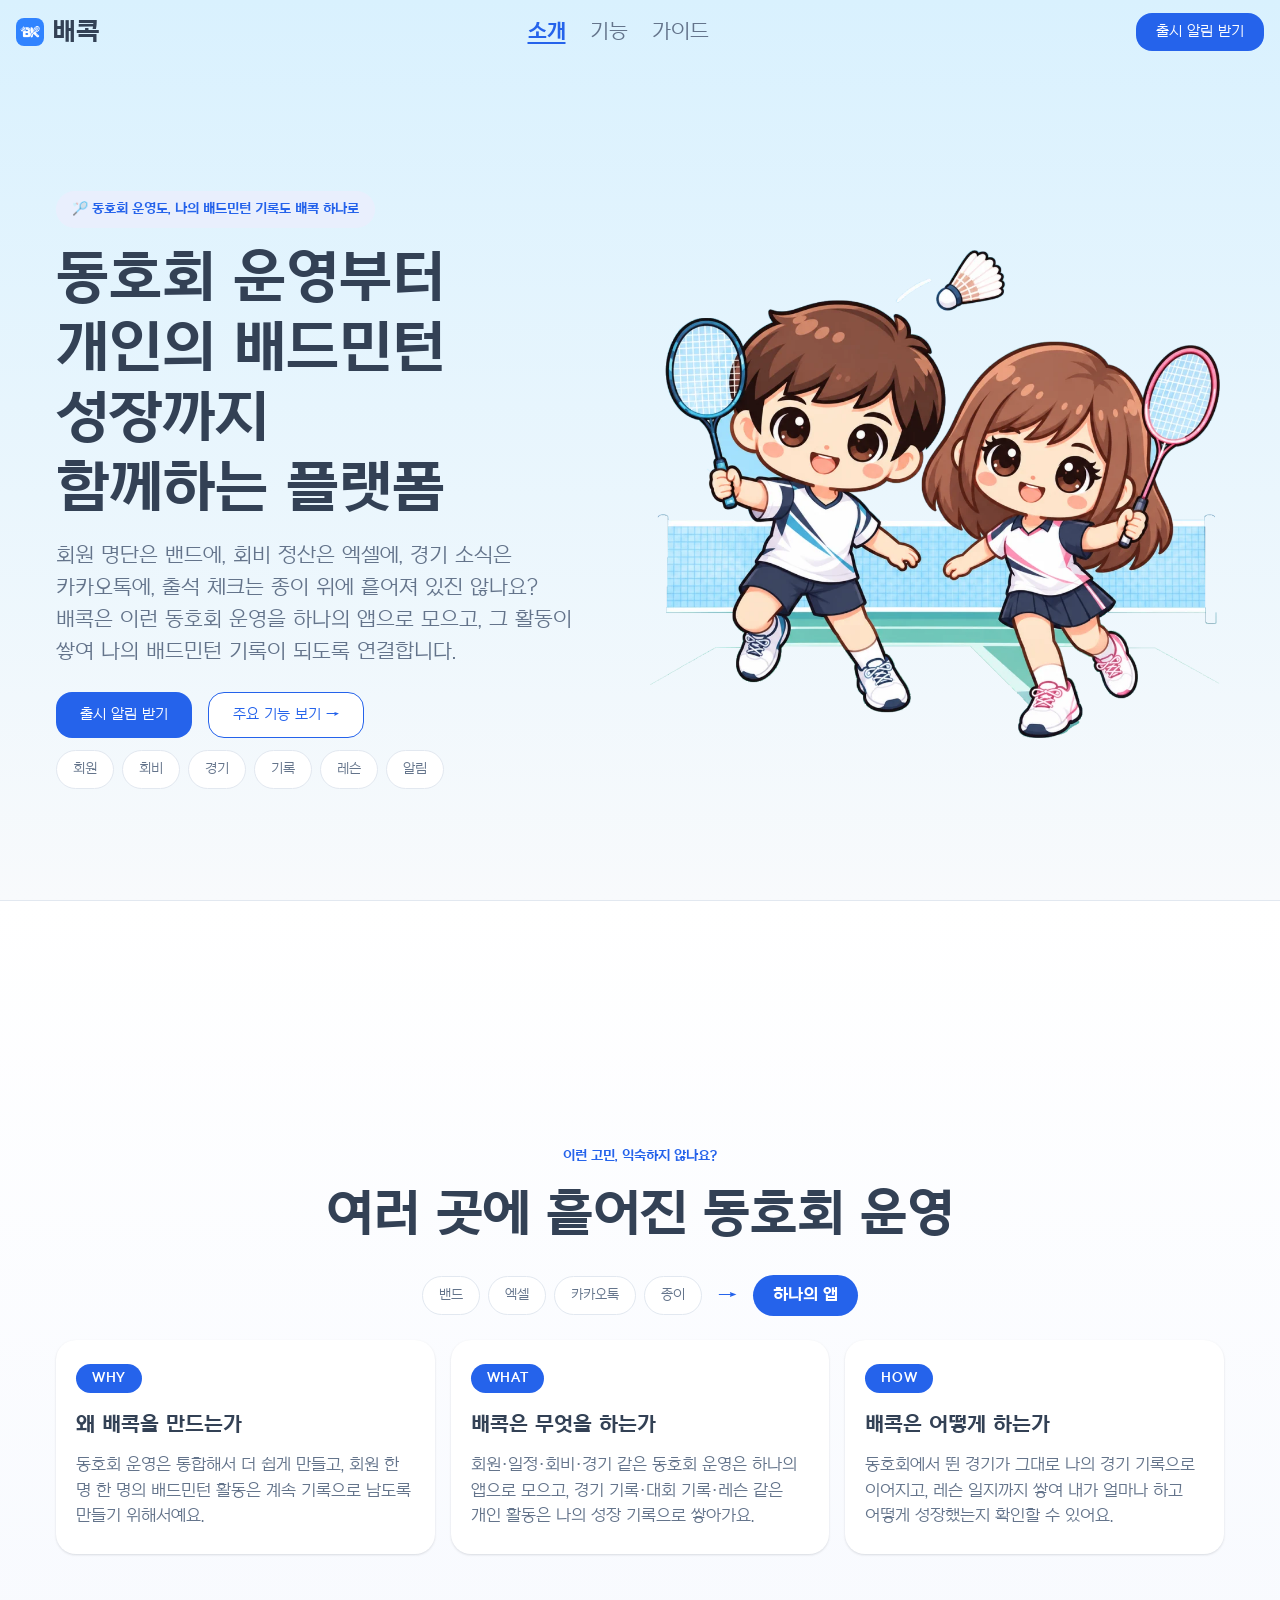
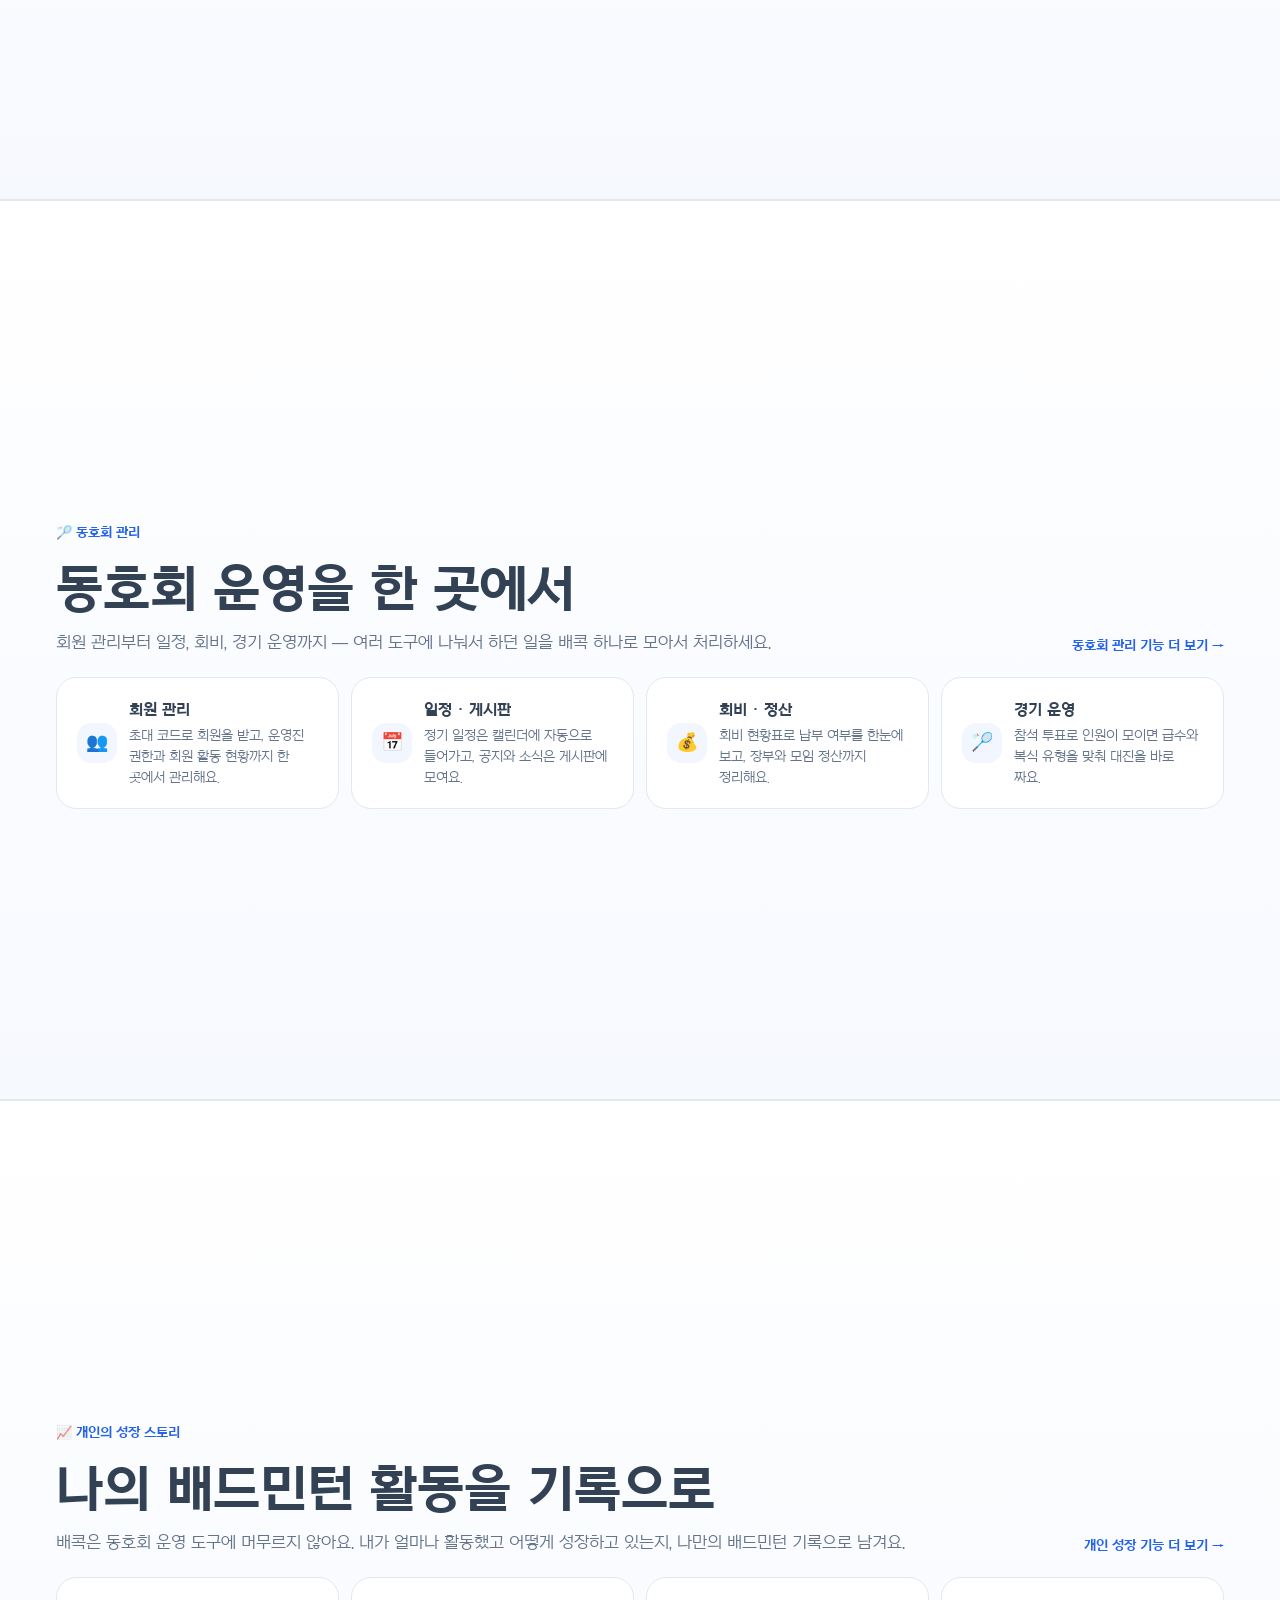
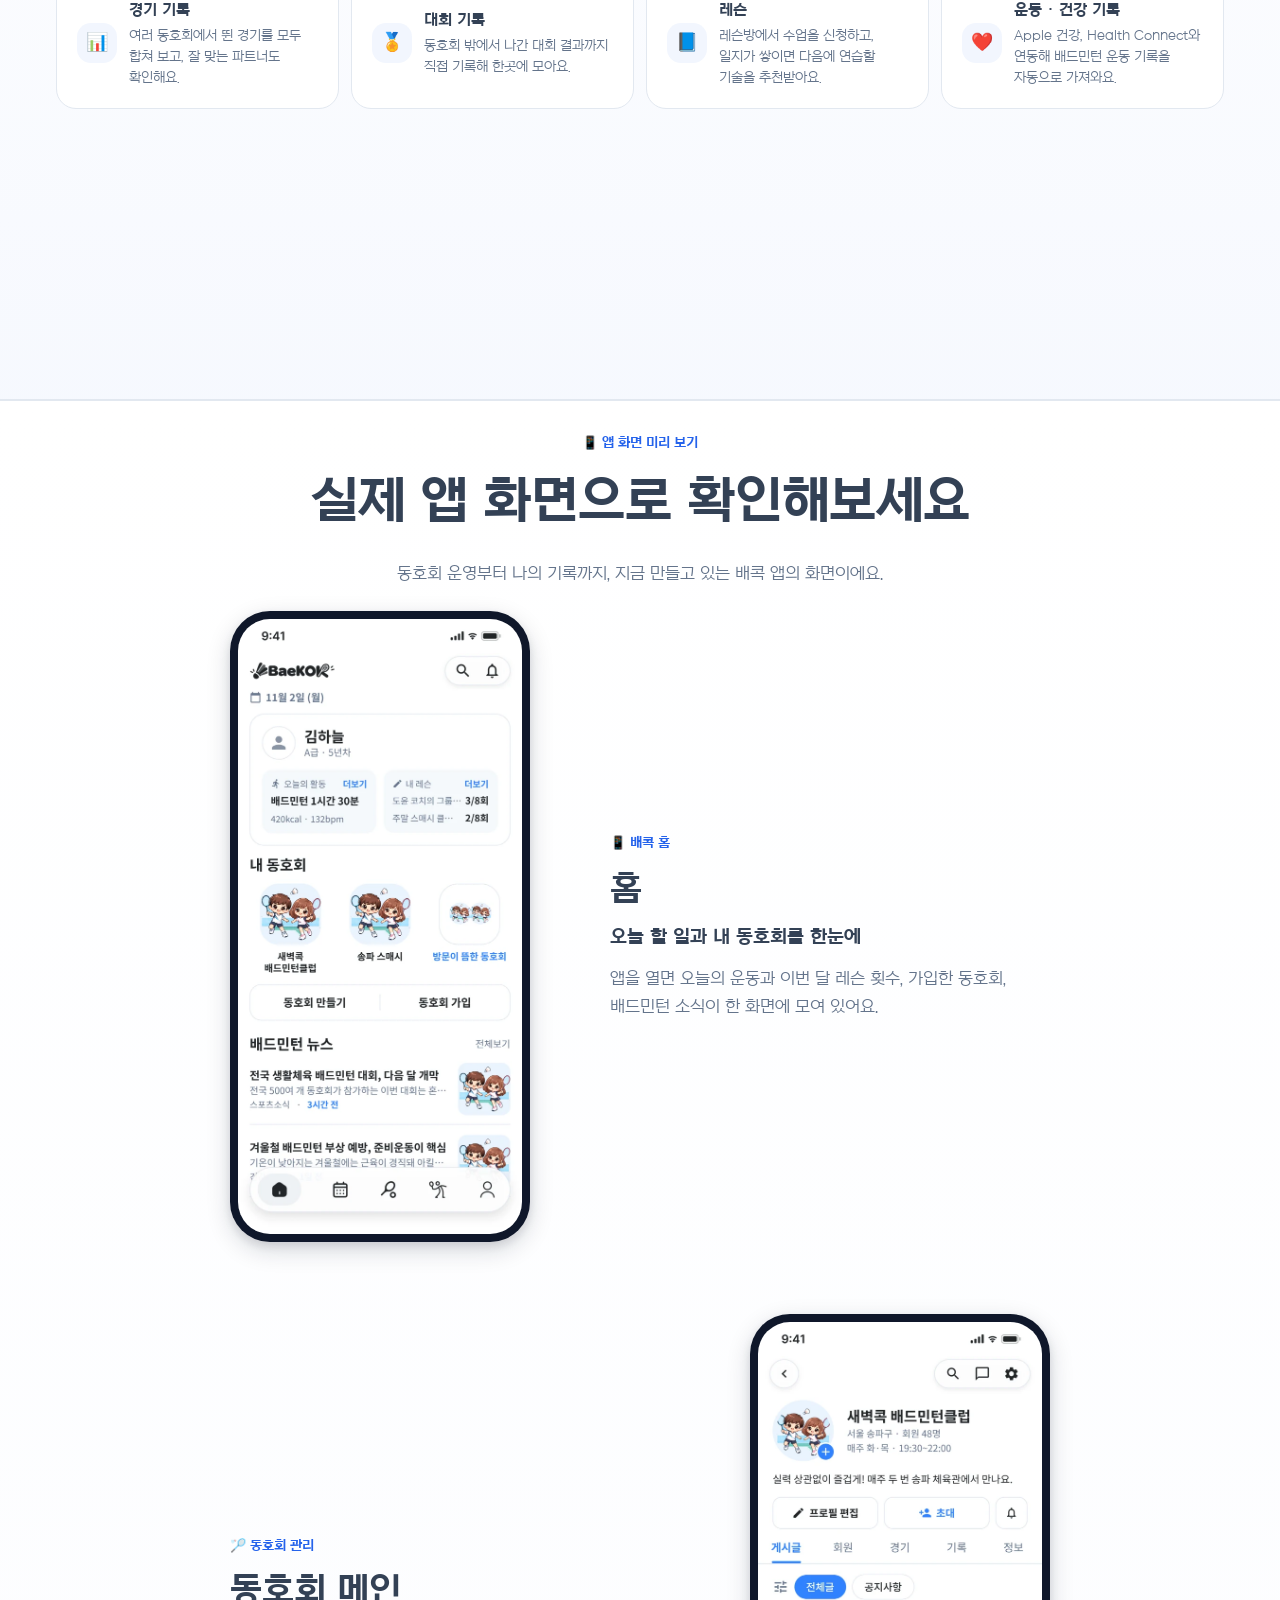
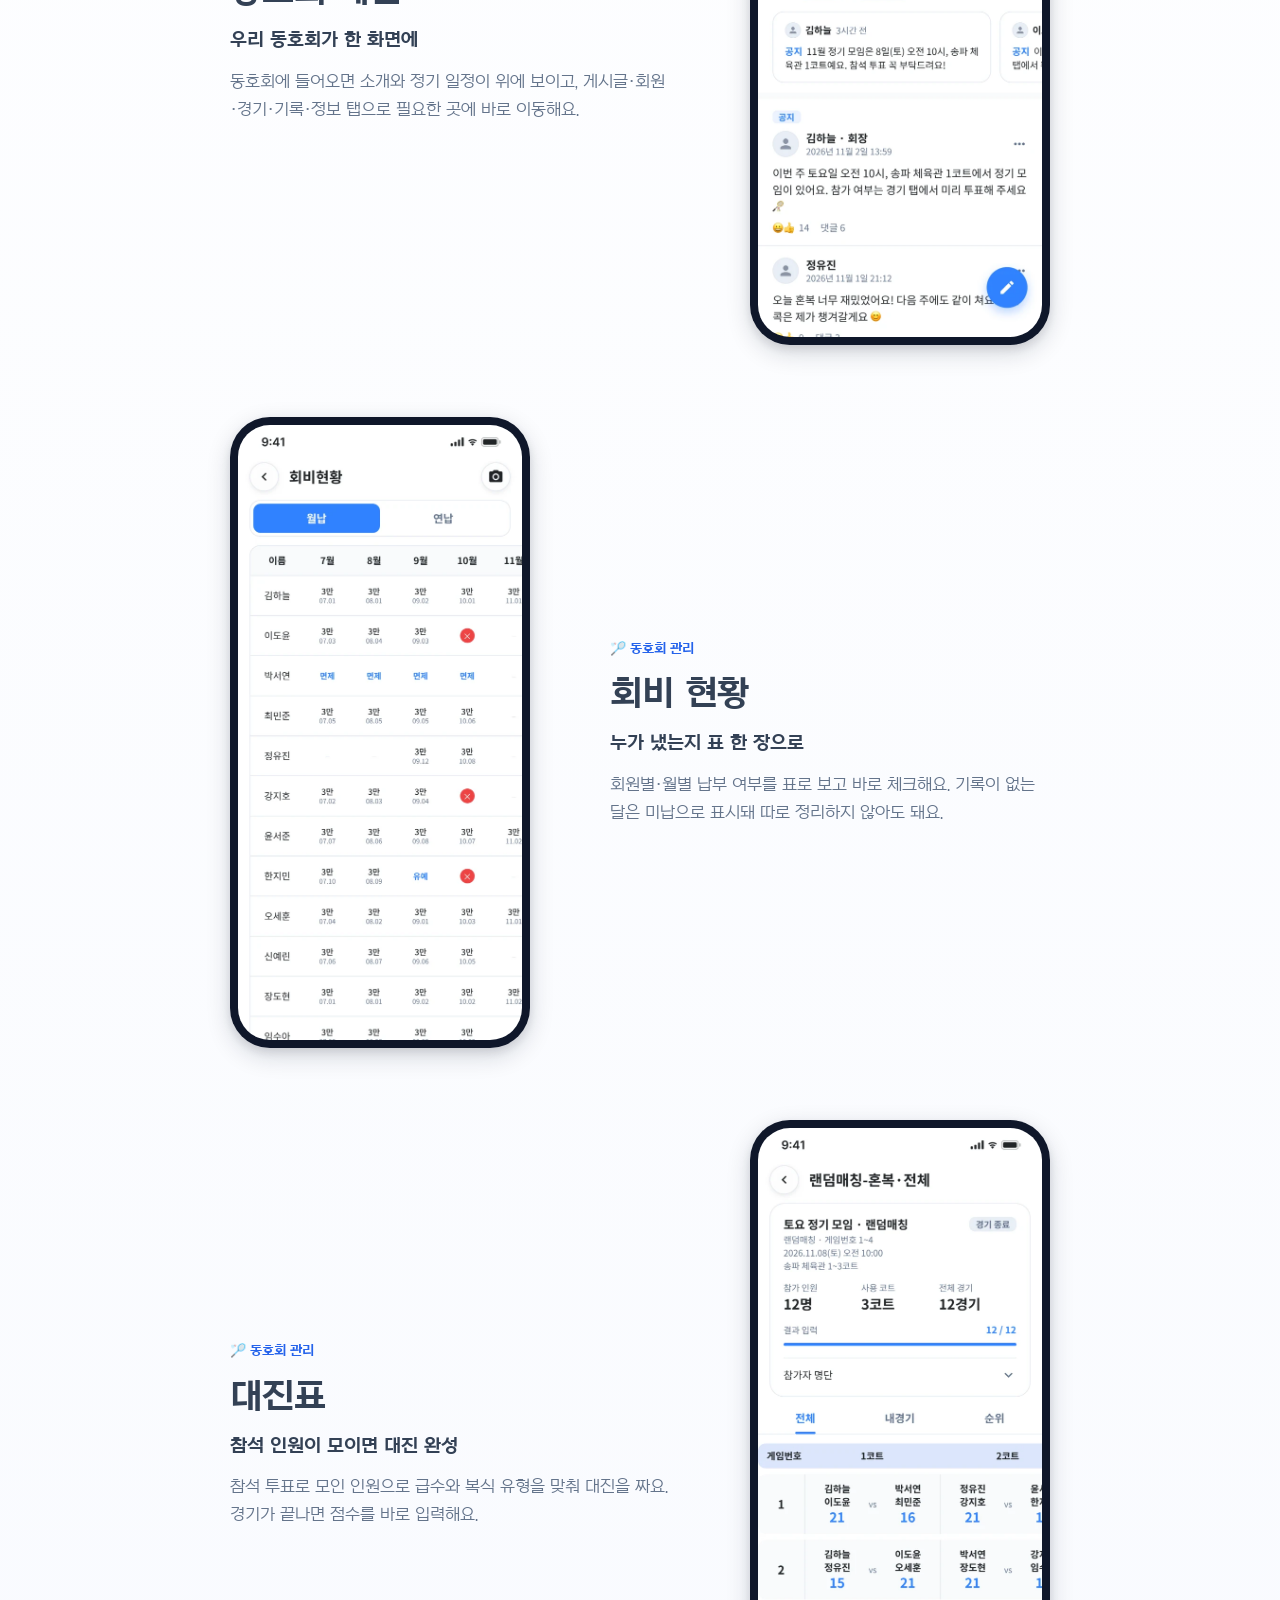
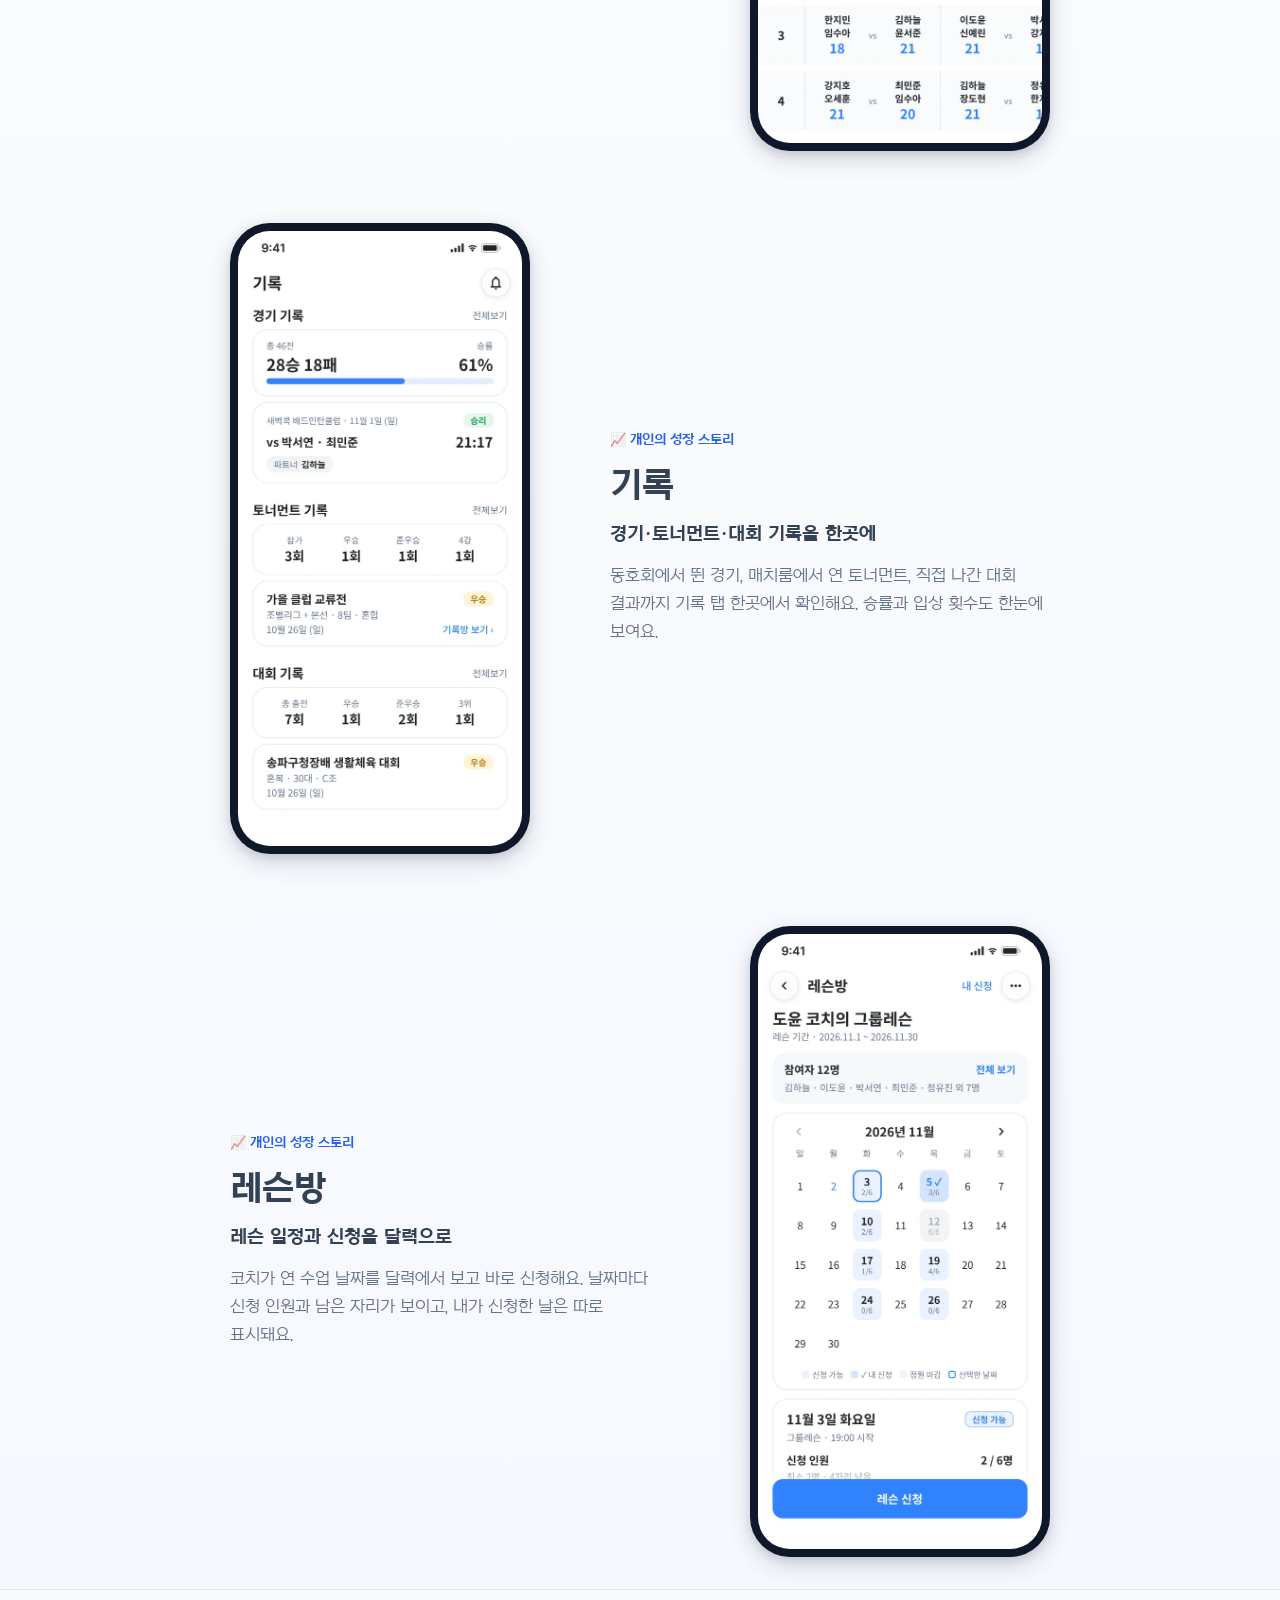
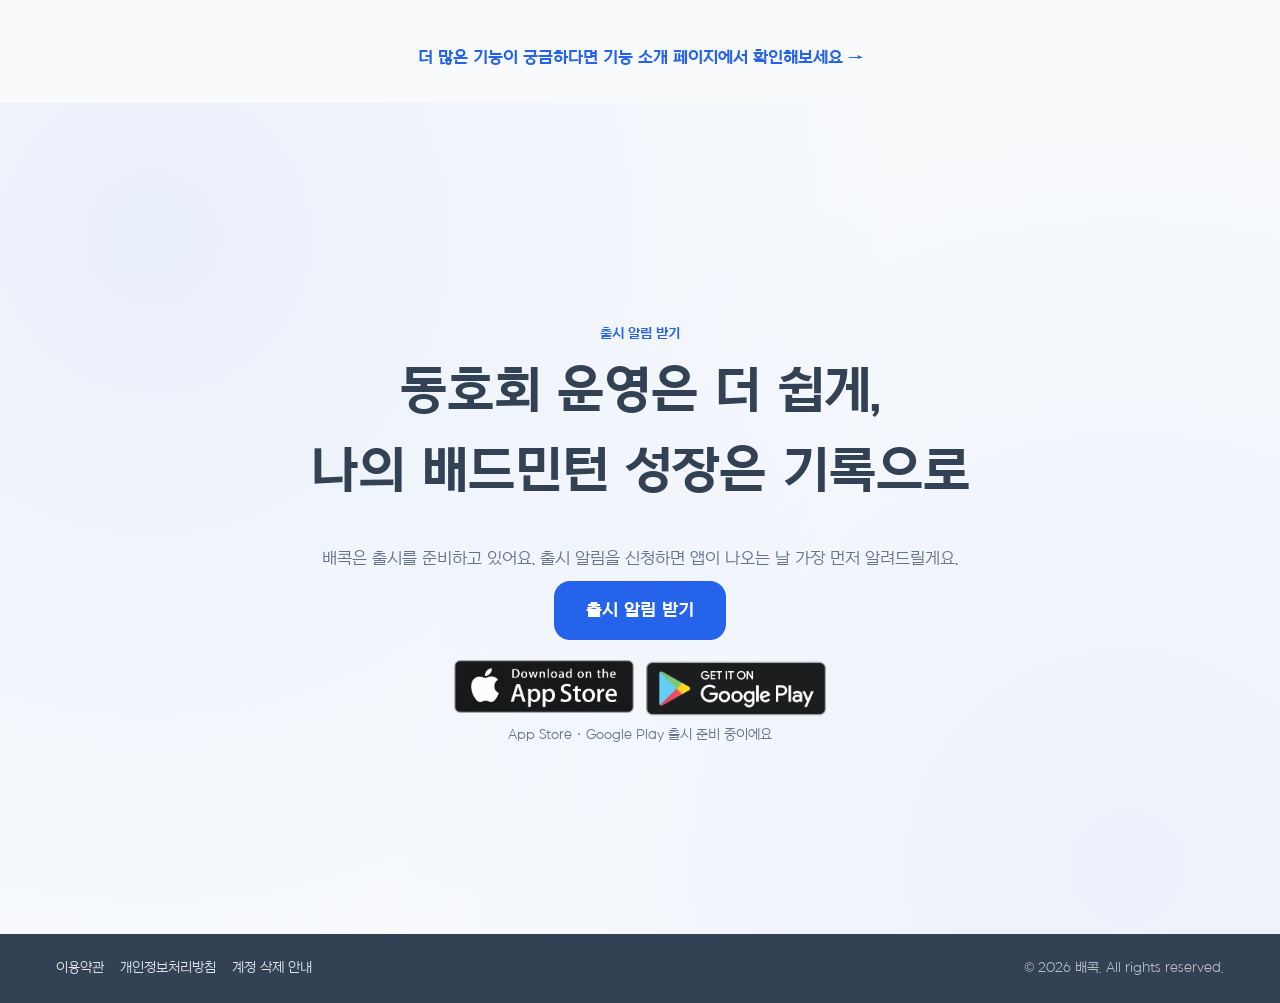
==== commit 324df86f: "구글 클라우드 브랜딩 오류 수정" ====
--- a/index.html
+++ b/index.html
@@ -8,8 +8,9 @@
     name="description"
     content="배콕은 회원·일정·회비·경기 같은 배드민턴 동호회 운영과, 나의 경기 기록·대회 기록·레슨 같은 개인 기록을 하나의 앱에서 연결하는 서비스입니다."
   />
-  <link rel="icon" type="image/png" href="assets/icons/web_logo.png" />
-  <link rel="apple-touch-icon" href="assets/icons/web_logo.png" />
+  <link rel="icon" href="/favicon.ico" sizes="48x48" />
+  <link rel="icon" type="image/png" href="/assets/icons/favicon-192.png" sizes="192x192" />
+  <link rel="apple-touch-icon" href="/assets/icons/apple-touch-icon.png" />
   <meta property="og:type" content="website" />
   <meta property="og:site_name" content="배콕" />
   <meta property="og:title" content="배콕 | 동호회 운영은 더 쉽게, 나의 배드민턴 성장은 기록으로" />
@@ -18,6 +19,7 @@
     content="배드민턴 동호회 운영과 나의 배드민턴 활동 기록을 하나의 앱에서. 배콕이 두 가지를 어떻게 연결하는지 확인해보세요."
   />
   <meta name="google-site-verification" content="j9RTY4uNU4VGIp62GwH1gbKZiD3tY4wXnzMvuD9bL28" />
+  <meta name="naver-site-verification" content="df171461d8c9451b637db292ac055c21b8716a5b" />
   <link rel="canonical" href="https://baekok.cloud/" />
   <meta property="og:url" content="https://baekok.cloud/" />
   <meta property="og:image" content="https://baekok.cloud/assets/images/og-image.jpg" />
@@ -344,7 +346,16 @@
         <p class="store-badges__note">App Store · Google Play 출시 준비 중이에요</p>
       </div>
 
-      <script src="js/site-footer.js"></script>
+      <footer class="site-footer">
+    <div class="container site-footer__inner">
+      <div class="site-footer__links">
+        <a href="/terms.html">이용약관</a>
+        <a href="/privacy.html">개인정보처리방침</a>
+        <a href="/delete-account/">계정 삭제 안내</a>
+      </div>
+      <p>© 2026 배콕. All rights reserved.</p>
+    </div>
+  </footer>
     </section>
   </main>
 
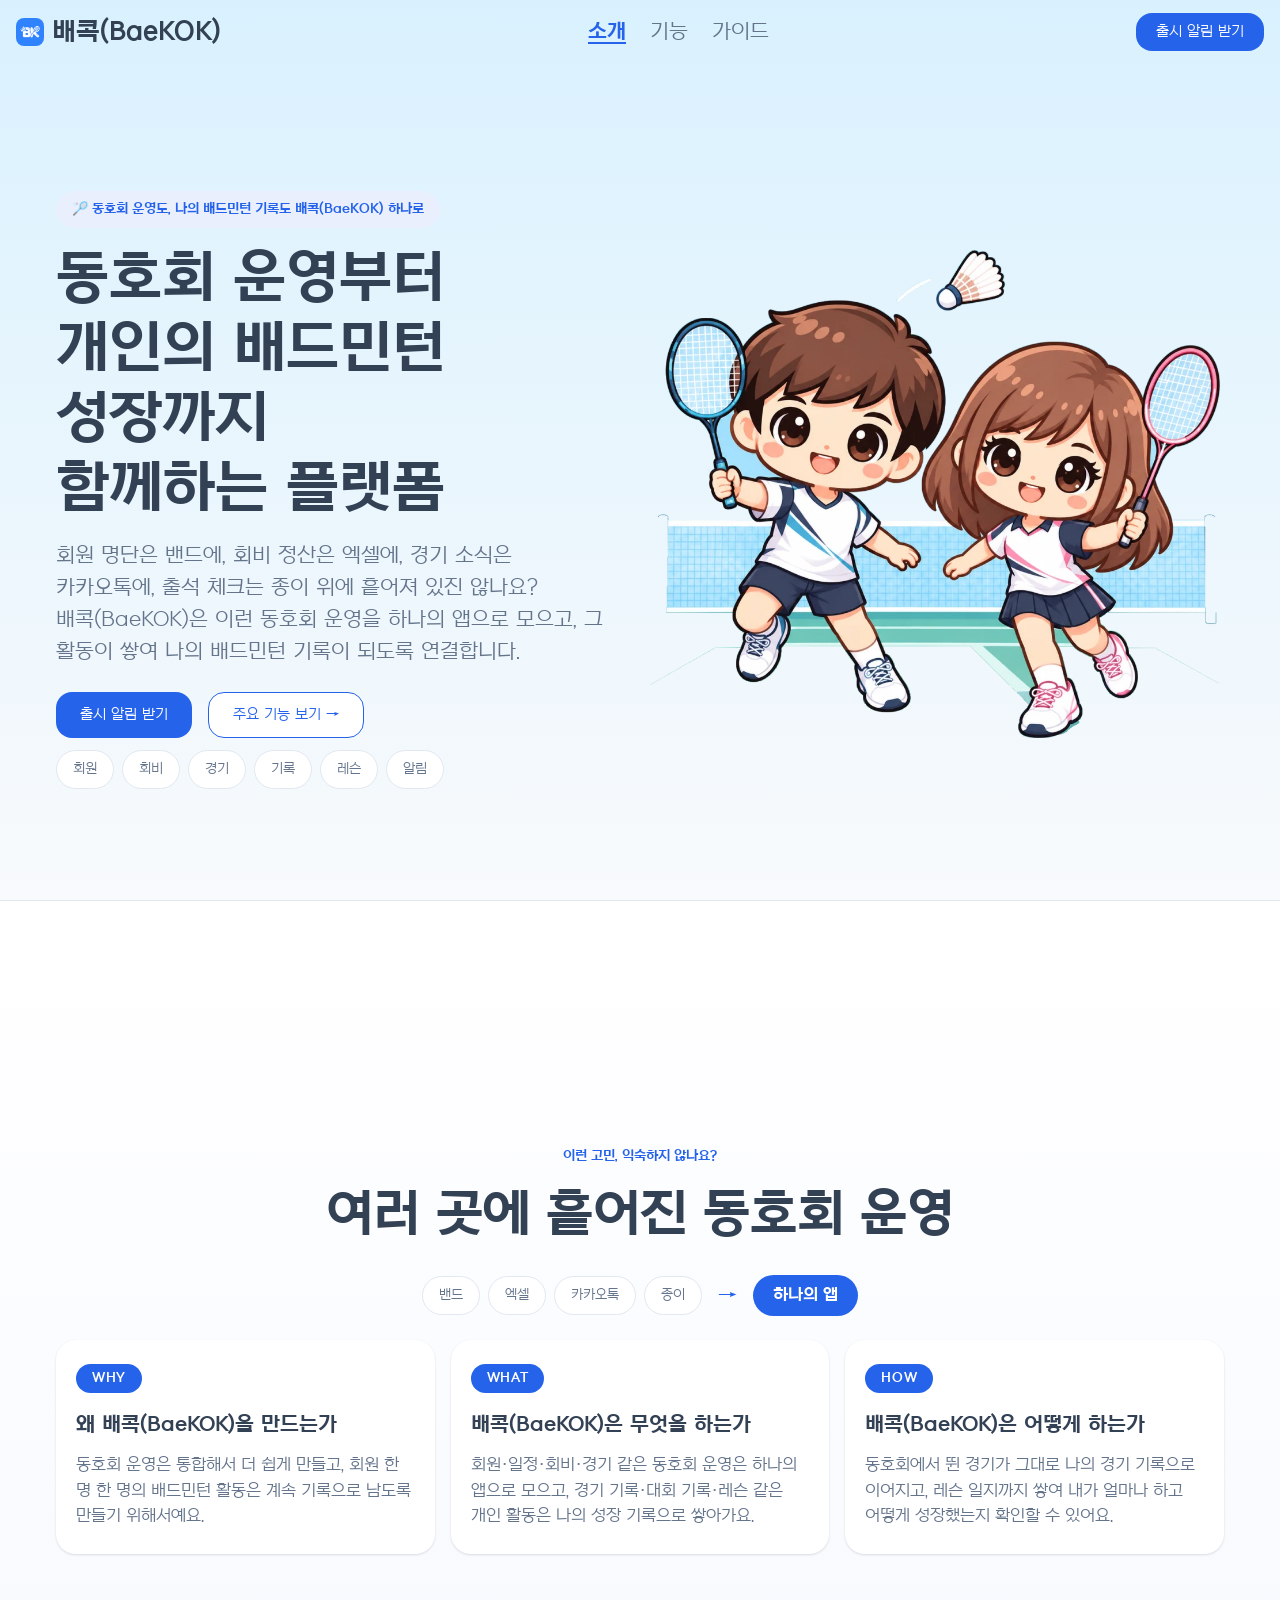
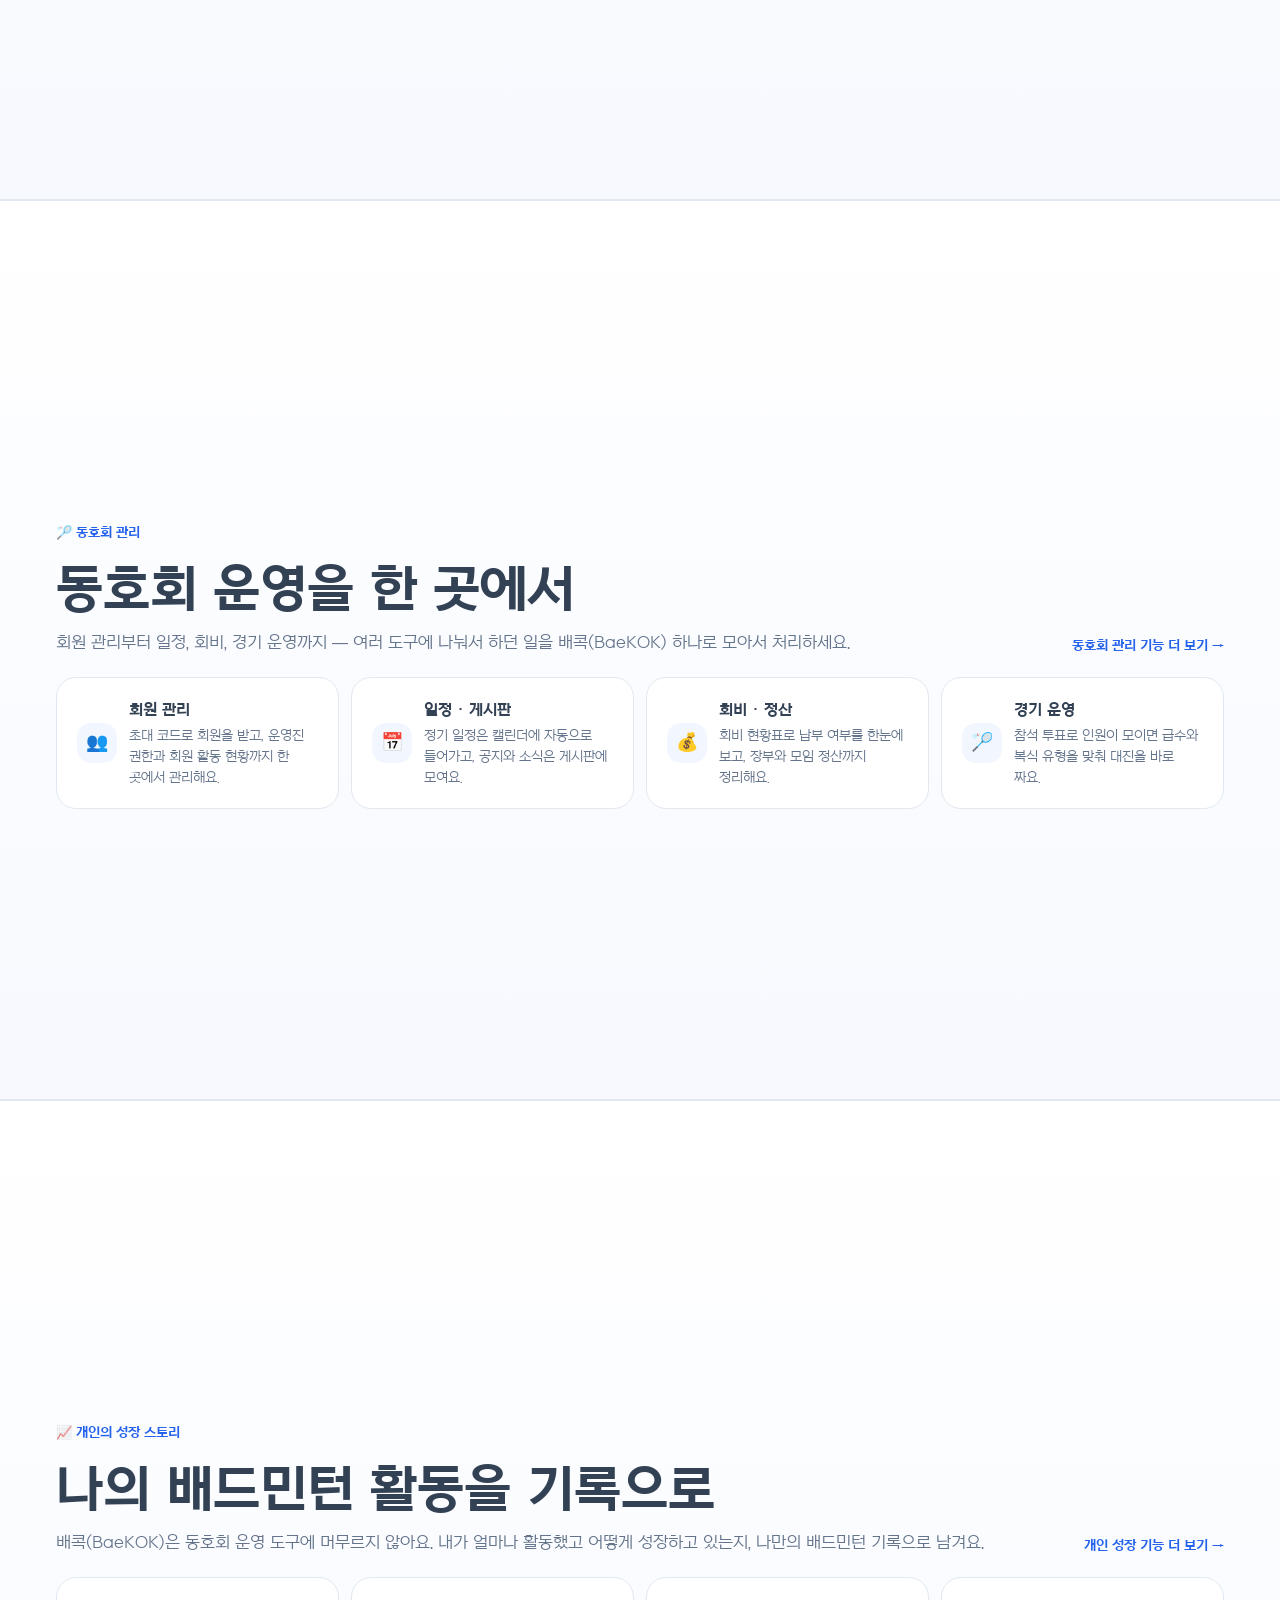
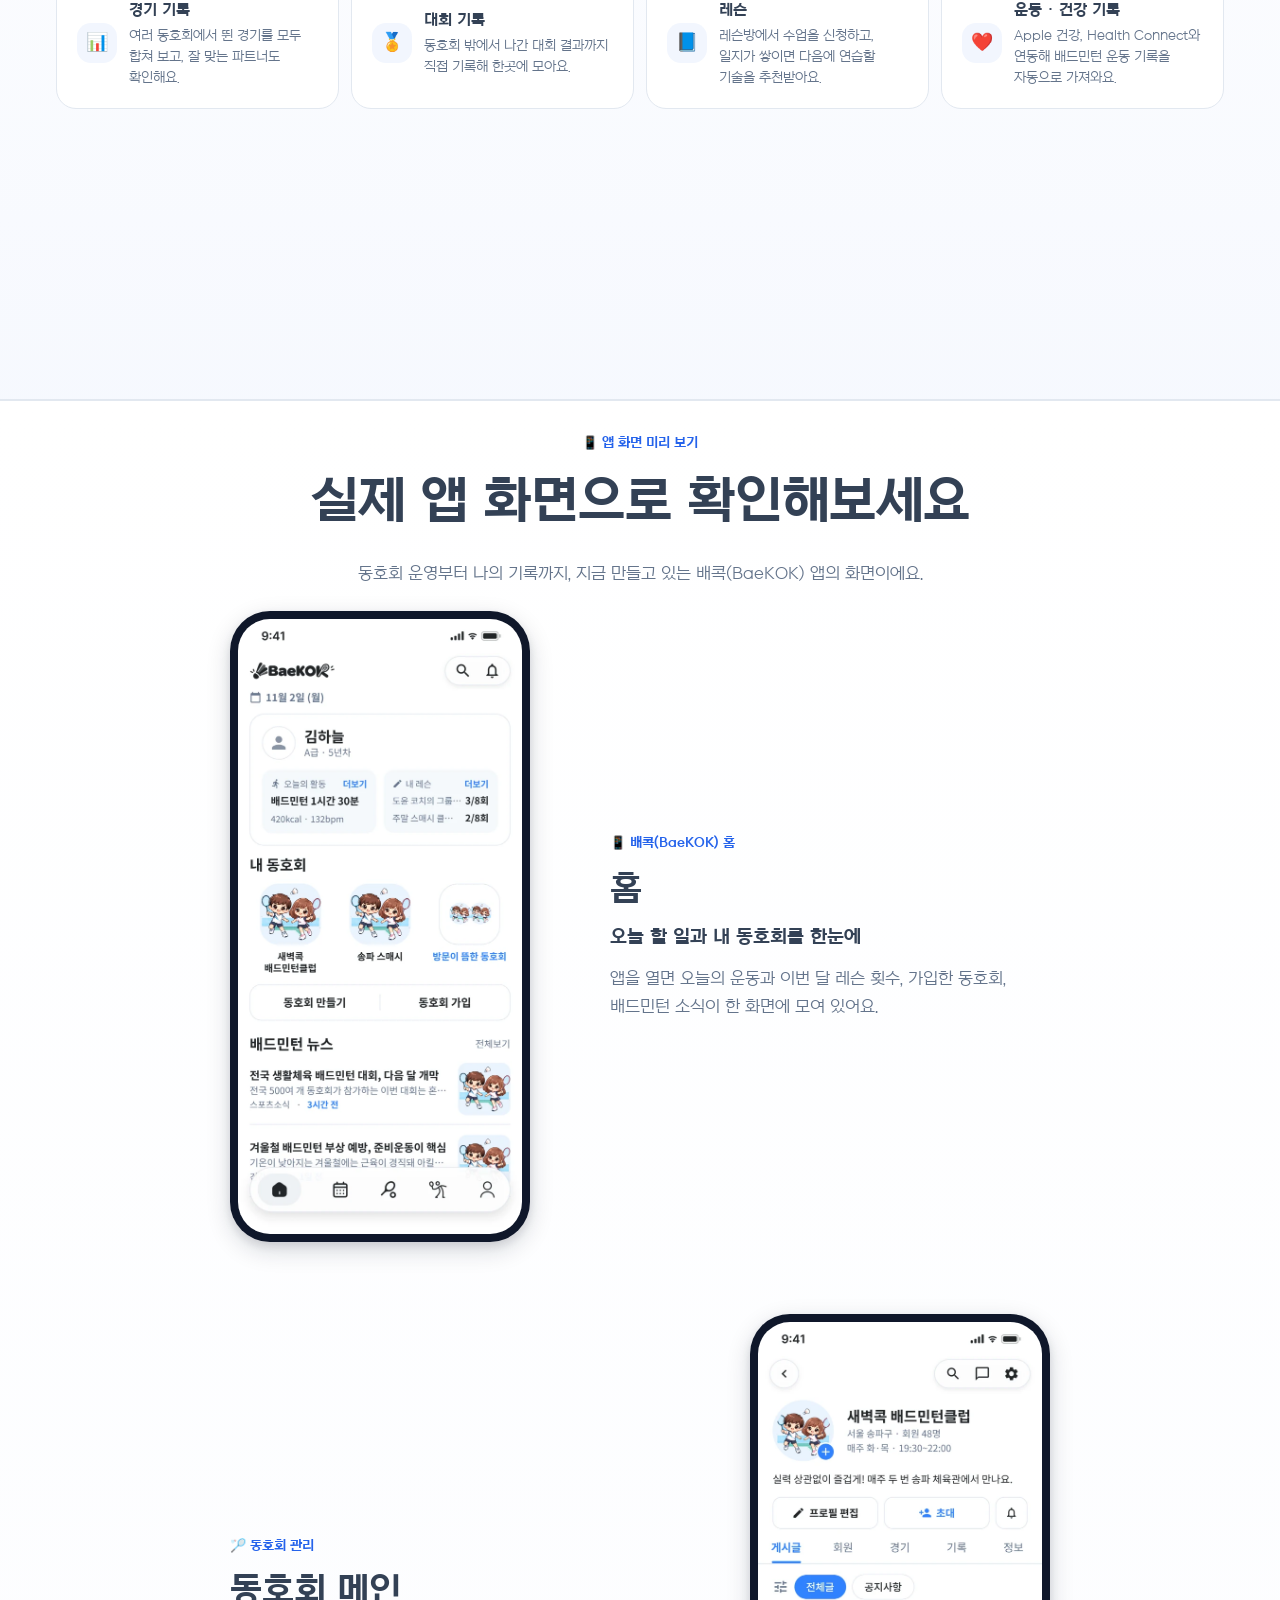
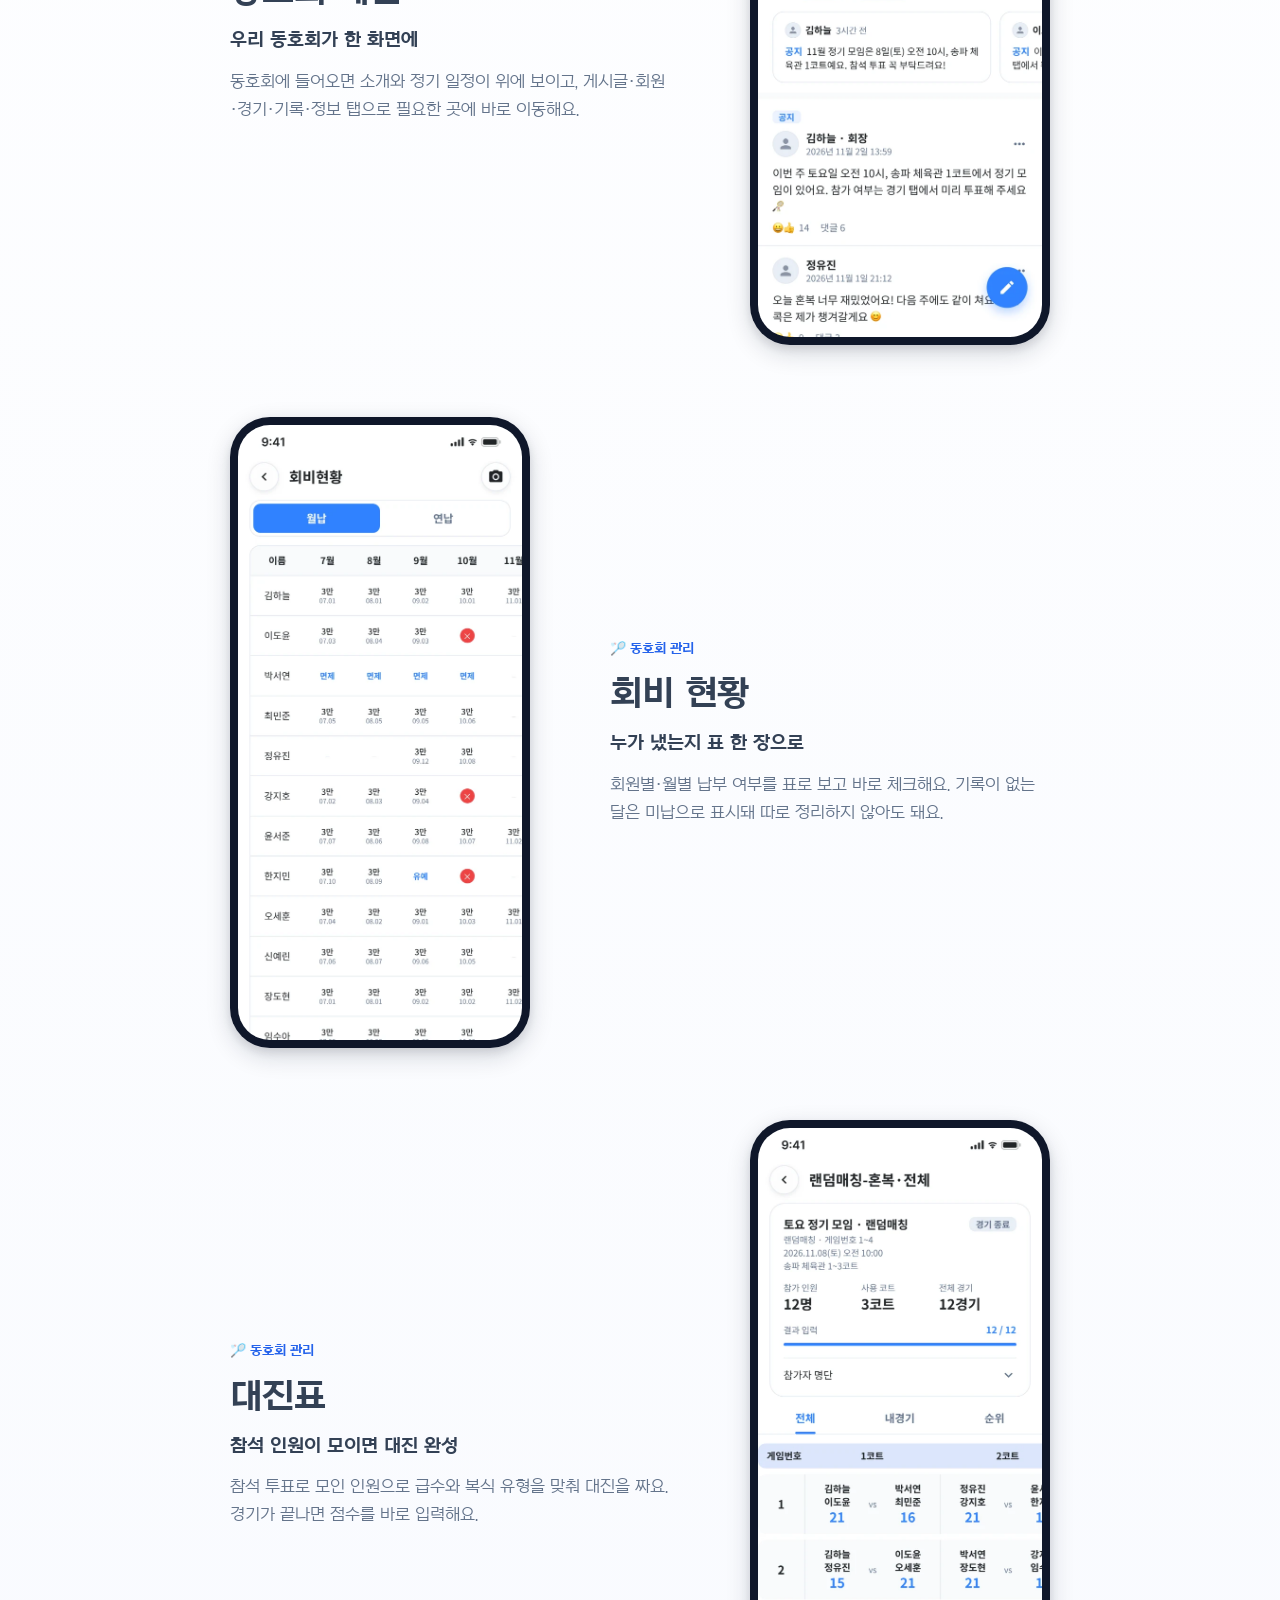
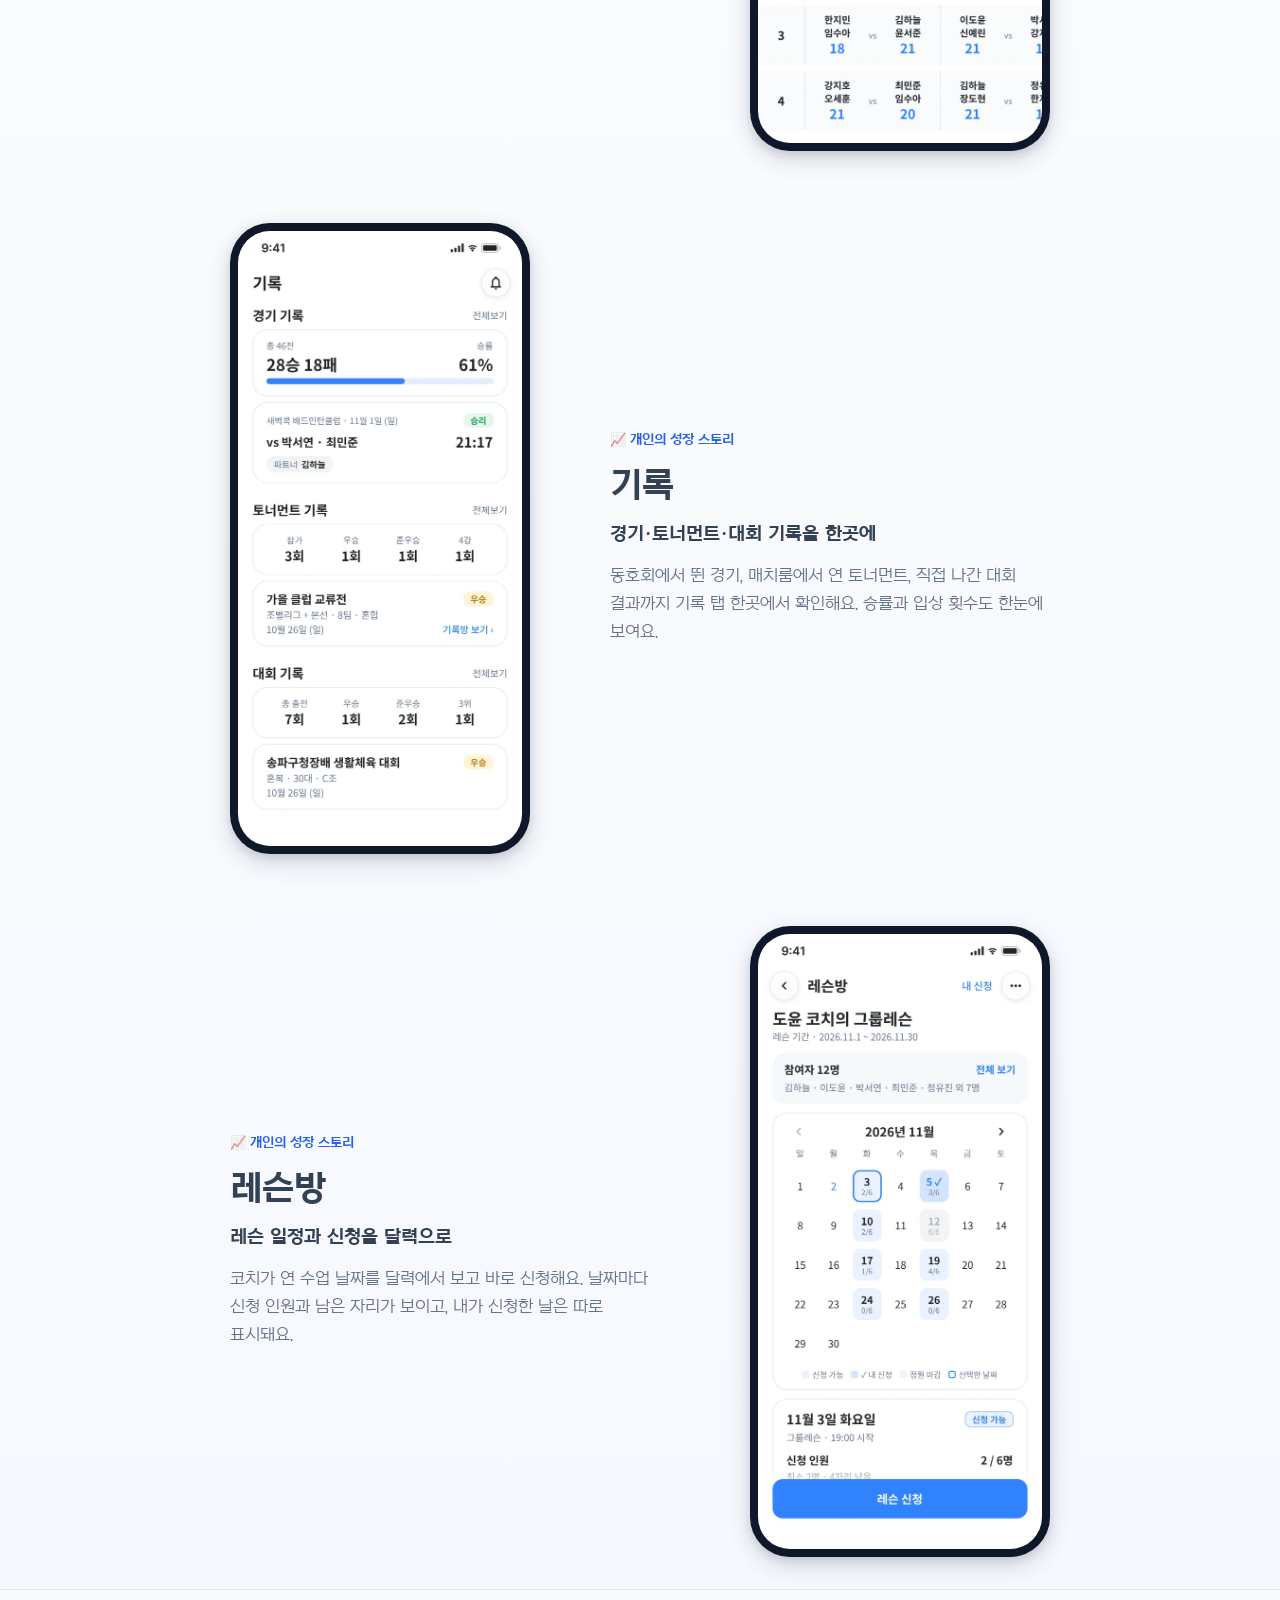
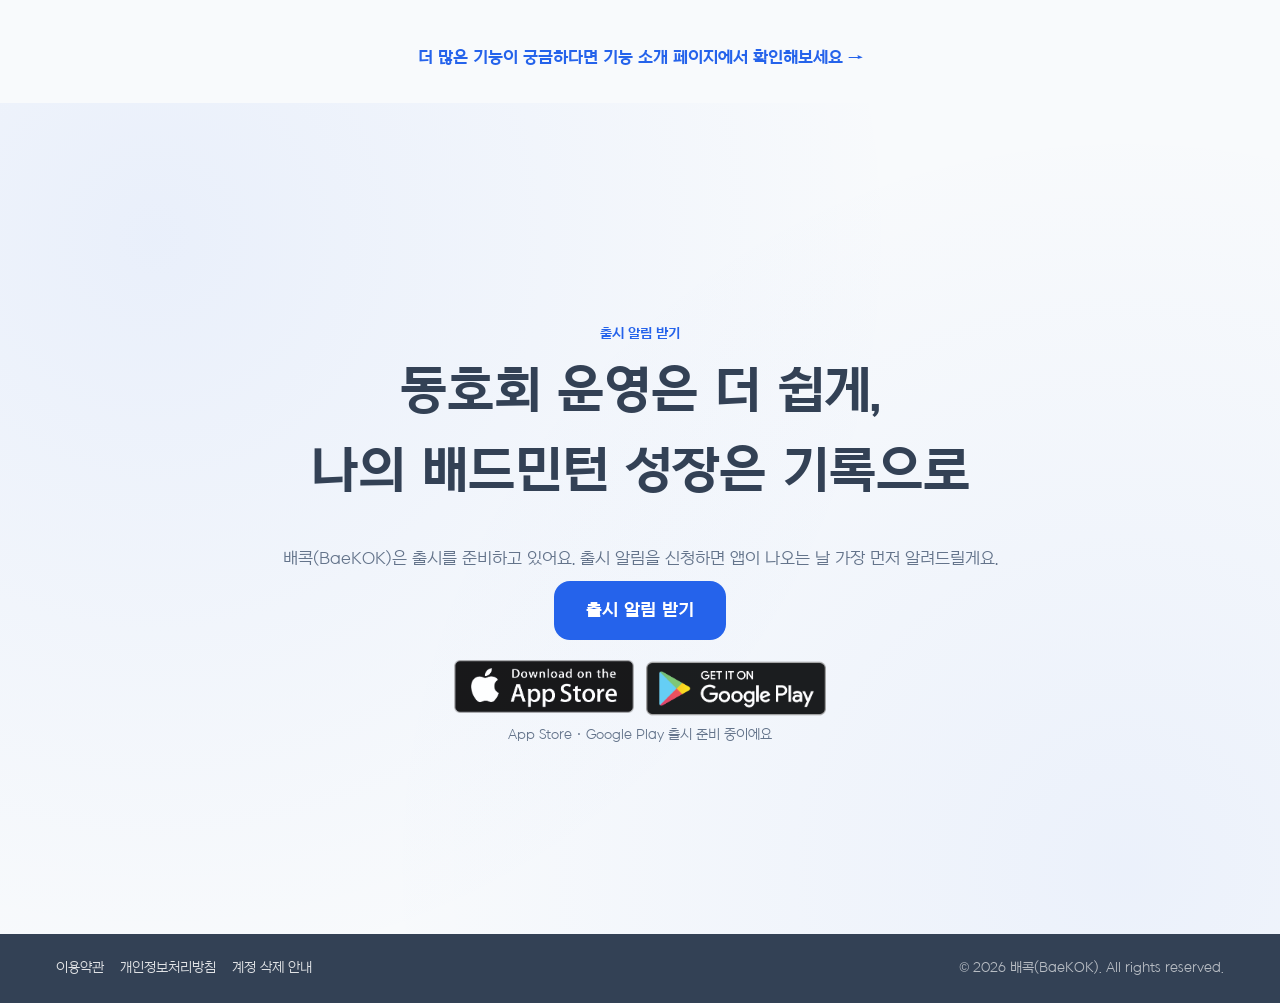
==== commit d5c0576f: "배콕 -> 배콕(BaeKOK) 명칭 수정" ====
--- a/index.html
+++ b/index.html
@@ -3,20 +3,20 @@
 <head>
   <meta charset="UTF-8" />
   <meta name="viewport" content="width=device-width, initial-scale=1.0" />
-  <title>배콕 | 동호회 운영은 더 쉽게, 나의 배드민턴 성장은 기록으로</title>
+  <title>배콕(BaeKOK) | 동호회 운영은 더 쉽게, 나의 배드민턴 성장은 기록으로</title>
   <meta
     name="description"
-    content="배콕은 회원·일정·회비·경기 같은 배드민턴 동호회 운영과, 나의 경기 기록·대회 기록·레슨 같은 개인 기록을 하나의 앱에서 연결하는 서비스입니다."
+    content="배콕(BaeKOK)은 회원·일정·회비·경기 같은 배드민턴 동호회 운영과, 나의 경기 기록·대회 기록·레슨 같은 개인 기록을 하나의 앱에서 연결하는 서비스입니다."
   />
   <link rel="icon" href="/favicon.ico" sizes="48x48" />
   <link rel="icon" type="image/png" href="/assets/icons/favicon-192.png" sizes="192x192" />
   <link rel="apple-touch-icon" href="/assets/icons/apple-touch-icon.png" />
   <meta property="og:type" content="website" />
-  <meta property="og:site_name" content="배콕" />
-  <meta property="og:title" content="배콕 | 동호회 운영은 더 쉽게, 나의 배드민턴 성장은 기록으로" />
+  <meta property="og:site_name" content="배콕(BaeKOK)" />
+  <meta property="og:title" content="배콕(BaeKOK) | 동호회 운영은 더 쉽게, 나의 배드민턴 성장은 기록으로" />
   <meta
     property="og:description"
-    content="배드민턴 동호회 운영과 나의 배드민턴 활동 기록을 하나의 앱에서. 배콕이 두 가지를 어떻게 연결하는지 확인해보세요."
+    content="배드민턴 동호회 운영과 나의 배드민턴 활동 기록을 하나의 앱에서. 배콕(BaeKOK)이 두 가지를 어떻게 연결하는지 확인해보세요."
   />
   <meta name="google-site-verification" content="j9RTY4uNU4VGIp62GwH1gbKZiD3tY4wXnzMvuD9bL28" />
   <meta name="naver-site-verification" content="df171461d8c9451b637db292ac055c21b8716a5b" />
@@ -40,7 +40,7 @@
     <section class="hero">
       <div class="container hero__container">
         <div class="hero__inner">
-          <p class="hero__badge">🏸 동호회 운영도, 나의 배드민턴 기록도 배콕 하나로</p>
+          <p class="hero__badge">🏸 동호회 운영도, 나의 배드민턴 기록도 배콕(BaeKOK) 하나로</p>
           <h1 class="hero__title">
             동호회 운영부터<br />
             개인의 배드민턴<br />
@@ -50,7 +50,7 @@
           <p class="hero__subtitle">
             회원 명단은 밴드에, 회비 정산은 엑셀에, 경기 소식은 카카오톡에,
             출석 체크는 종이 위에 흩어져 있진 않나요? <br />
-            배콕은 이런 동호회 운영을 하나의 앱으로 모으고, 그 활동이 쌓여
+            배콕(BaeKOK)은 이런 동호회 운영을 하나의 앱으로 모으고, 그 활동이 쌓여
             나의 배드민턴 기록이 되도록 연결합니다.
           </p>
           <div class="hero__cta-row">
@@ -69,7 +69,7 @@
         <div class="hero__visual">
           <img
             src="assets/images/hero_mascot_pair.webp"
-            alt="라켓을 들고 배드민턴을 치는 배콕 캐릭터 두 명"
+            alt="라켓을 들고 배드민턴을 치는 배콕(BaeKOK) 캐릭터 두 명"
             width="1000"
             height="887"
           />
@@ -98,7 +98,7 @@
         <div class="why-what-how reveal" data-reveal>
           <article class="why-what-how__card">
             <span class="why-what-how__label">WHY</span>
-            <h3 class="why-what-how__title">왜 배콕을 만드는가</h3>
+            <h3 class="why-what-how__title">왜 배콕(BaeKOK)을 만드는가</h3>
             <p class="why-what-how__desc">
               동호회 운영은 통합해서 더 쉽게 만들고, 회원 한 명 한 명의 배드민턴 활동은
               계속 기록으로 남도록 만들기 위해서예요.
@@ -106,7 +106,7 @@
           </article>
           <article class="why-what-how__card">
             <span class="why-what-how__label">WHAT</span>
-            <h3 class="why-what-how__title">배콕은 무엇을 하는가</h3>
+            <h3 class="why-what-how__title">배콕(BaeKOK)은 무엇을 하는가</h3>
             <p class="why-what-how__desc">
               회원·일정·회비·경기 같은 동호회 운영은 하나의 앱으로 모으고, 경기 기록·대회
               기록·레슨 같은 개인 활동은 나의 성장 기록으로 쌓아가요.
@@ -114,7 +114,7 @@
           </article>
           <article class="why-what-how__card">
             <span class="why-what-how__label">HOW</span>
-            <h3 class="why-what-how__title">배콕은 어떻게 하는가</h3>
+            <h3 class="why-what-how__title">배콕(BaeKOK)은 어떻게 하는가</h3>
             <p class="why-what-how__desc">
               동호회에서 뛴 경기가 그대로 나의 경기 기록으로 이어지고, 레슨 일지까지 쌓여
               내가 얼마나 하고 어떻게 성장했는지 확인할 수 있어요.
@@ -135,7 +135,7 @@
             </h2>
             <p class="feature-grid__subheading">
               회원 관리부터 일정, 회비, 경기 운영까지 — 여러 도구에 나눠서 하던 일을
-              배콕 하나로 모아서 처리하세요.
+              배콕(BaeKOK) 하나로 모아서 처리하세요.
             </p>
           </div>
           <a class="feature-card__link" href="features.html#club">동호회 관리 기능 더 보기 →</a>
@@ -183,7 +183,7 @@
               나의 배드민턴 활동을 기록으로
             </h2>
             <p class="feature-grid__subheading">
-              배콕은 동호회 운영 도구에 머무르지 않아요. 내가 얼마나 활동했고 어떻게
+              배콕(BaeKOK)은 동호회 운영 도구에 머무르지 않아요. 내가 얼마나 활동했고 어떻게
               성장하고 있는지, 나만의 배드민턴 기록으로 남겨요.
             </p>
           </div>
@@ -229,18 +229,18 @@
           <p class="section__eyebrow">📱 앱 화면 미리 보기</p>
           <h2 class="section__title section__title--lg">실제 앱 화면으로 확인해보세요</h2>
           <p class="feature-grid__subheading">
-            동호회 운영부터 나의 기록까지, 지금 만들고 있는 배콕 앱의 화면이에요.
+            동호회 운영부터 나의 기록까지, 지금 만들고 있는 배콕(BaeKOK) 앱의 화면이에요.
           </p>
         </div>
         <div class="screen-showcase">
           <article class="screen-showcase__item reveal" data-reveal>
             <div class="screen-showcase__media">
               <div class="phone-frame">
-                <img src="assets/images/screens/home.webp" alt="배콕 앱 홈 화면: 오늘의 활동, 내 레슨, 내 동호회, 배드민턴 뉴스" width="600" height="1299" loading="lazy" />
-              </div>
-            </div>
-            <div class="screen-showcase__text">
-              <p class="section__eyebrow">📱 배콕 홈</p>
+                <img src="assets/images/screens/home.webp" alt="배콕(BaeKOK) 앱 홈 화면: 오늘의 활동, 내 레슨, 내 동호회, 배드민턴 뉴스" width="600" height="1299" loading="lazy" />
+              </div>
+            </div>
+            <div class="screen-showcase__text">
+              <p class="section__eyebrow">📱 배콕(BaeKOK) 홈</p>
               <h3 class="screen-showcase__title">홈</h3>
               <p class="screen-showcase__lead">오늘 할 일과 내 동호회를 한눈에</p>
               <p class="screen-showcase__desc">앱을 열면 오늘의 운동과 이번 달 레슨 횟수, 가입한 동호회, 배드민턴 소식이 한 화면에 모여 있어요.</p>
@@ -249,7 +249,7 @@
           <article class="screen-showcase__item screen-showcase__item--reverse reveal" data-reveal>
             <div class="screen-showcase__media">
               <div class="phone-frame">
-                <img src="assets/images/screens/club-home.webp" alt="배콕 앱 동호회 메인 화면" width="600" height="1299" loading="lazy" />
+                <img src="assets/images/screens/club-home.webp" alt="배콕(BaeKOK) 앱 동호회 메인 화면" width="600" height="1299" loading="lazy" />
               </div>
             </div>
             <div class="screen-showcase__text">
@@ -262,7 +262,7 @@
           <article class="screen-showcase__item reveal" data-reveal>
             <div class="screen-showcase__media">
               <div class="phone-frame">
-                <img src="assets/images/screens/fee-status.webp" alt="배콕 앱 회비 현황 화면" width="600" height="1299" loading="lazy" />
+                <img src="assets/images/screens/fee-status.webp" alt="배콕(BaeKOK) 앱 회비 현황 화면" width="600" height="1299" loading="lazy" />
               </div>
             </div>
             <div class="screen-showcase__text">
@@ -275,7 +275,7 @@
           <article class="screen-showcase__item screen-showcase__item--reverse reveal" data-reveal>
             <div class="screen-showcase__media">
               <div class="phone-frame">
-                <img src="assets/images/screens/match-board.webp" alt="배콕 앱 대진표 화면" width="600" height="1299" loading="lazy" />
+                <img src="assets/images/screens/match-board.webp" alt="배콕(BaeKOK) 앱 대진표 화면" width="600" height="1299" loading="lazy" />
               </div>
             </div>
             <div class="screen-showcase__text">
@@ -288,7 +288,7 @@
           <article class="screen-showcase__item reveal" data-reveal>
             <div class="screen-showcase__media">
               <div class="phone-frame">
-                <img src="assets/images/screens/records.webp" alt="배콕 앱 기록 탭 화면: 경기 기록, 토너먼트 기록, 대회 기록" width="600" height="1299" loading="lazy" />
+                <img src="assets/images/screens/records.webp" alt="배콕(BaeKOK) 앱 기록 탭 화면: 경기 기록, 토너먼트 기록, 대회 기록" width="600" height="1299" loading="lazy" />
               </div>
             </div>
             <div class="screen-showcase__text">
@@ -301,7 +301,7 @@
           <article class="screen-showcase__item screen-showcase__item--reverse reveal" data-reveal>
             <div class="screen-showcase__media">
               <div class="phone-frame">
-                <img src="assets/images/screens/lesson-room.webp" alt="배콕 앱 레슨방 화면: 날짜별 신청 인원이 보이는 레슨 달력" width="600" height="1299" loading="lazy" />
+                <img src="assets/images/screens/lesson-room.webp" alt="배콕(BaeKOK) 앱 레슨방 화면: 날짜별 신청 인원이 보이는 레슨 달력" width="600" height="1299" loading="lazy" />
               </div>
             </div>
             <div class="screen-showcase__text">
@@ -331,7 +331,7 @@
           동호회 운영은 더 쉽게,<br />나의 배드민턴 성장은 기록으로
         </h2>
         <p class="problem-solution__desc">
-          배콕은 출시를 준비하고 있어요. 출시 알림을 신청하면 앱이 나오는 날 가장
+          배콕(BaeKOK)은 출시를 준비하고 있어요. 출시 알림을 신청하면 앱이 나오는 날 가장
           먼저 알려드릴게요.
         </p>
         <a class="btn-primary btn-primary--lg" href="#download" data-launch-alert>출시 알림 받기</a>
@@ -353,7 +353,7 @@
         <a href="/privacy.html">개인정보처리방침</a>
         <a href="/delete-account/">계정 삭제 안내</a>
       </div>
-      <p>© 2026 배콕. All rights reserved.</p>
+      <p>© 2026 배콕(BaeKOK). All rights reserved.</p>
     </div>
   </footer>
     </section>
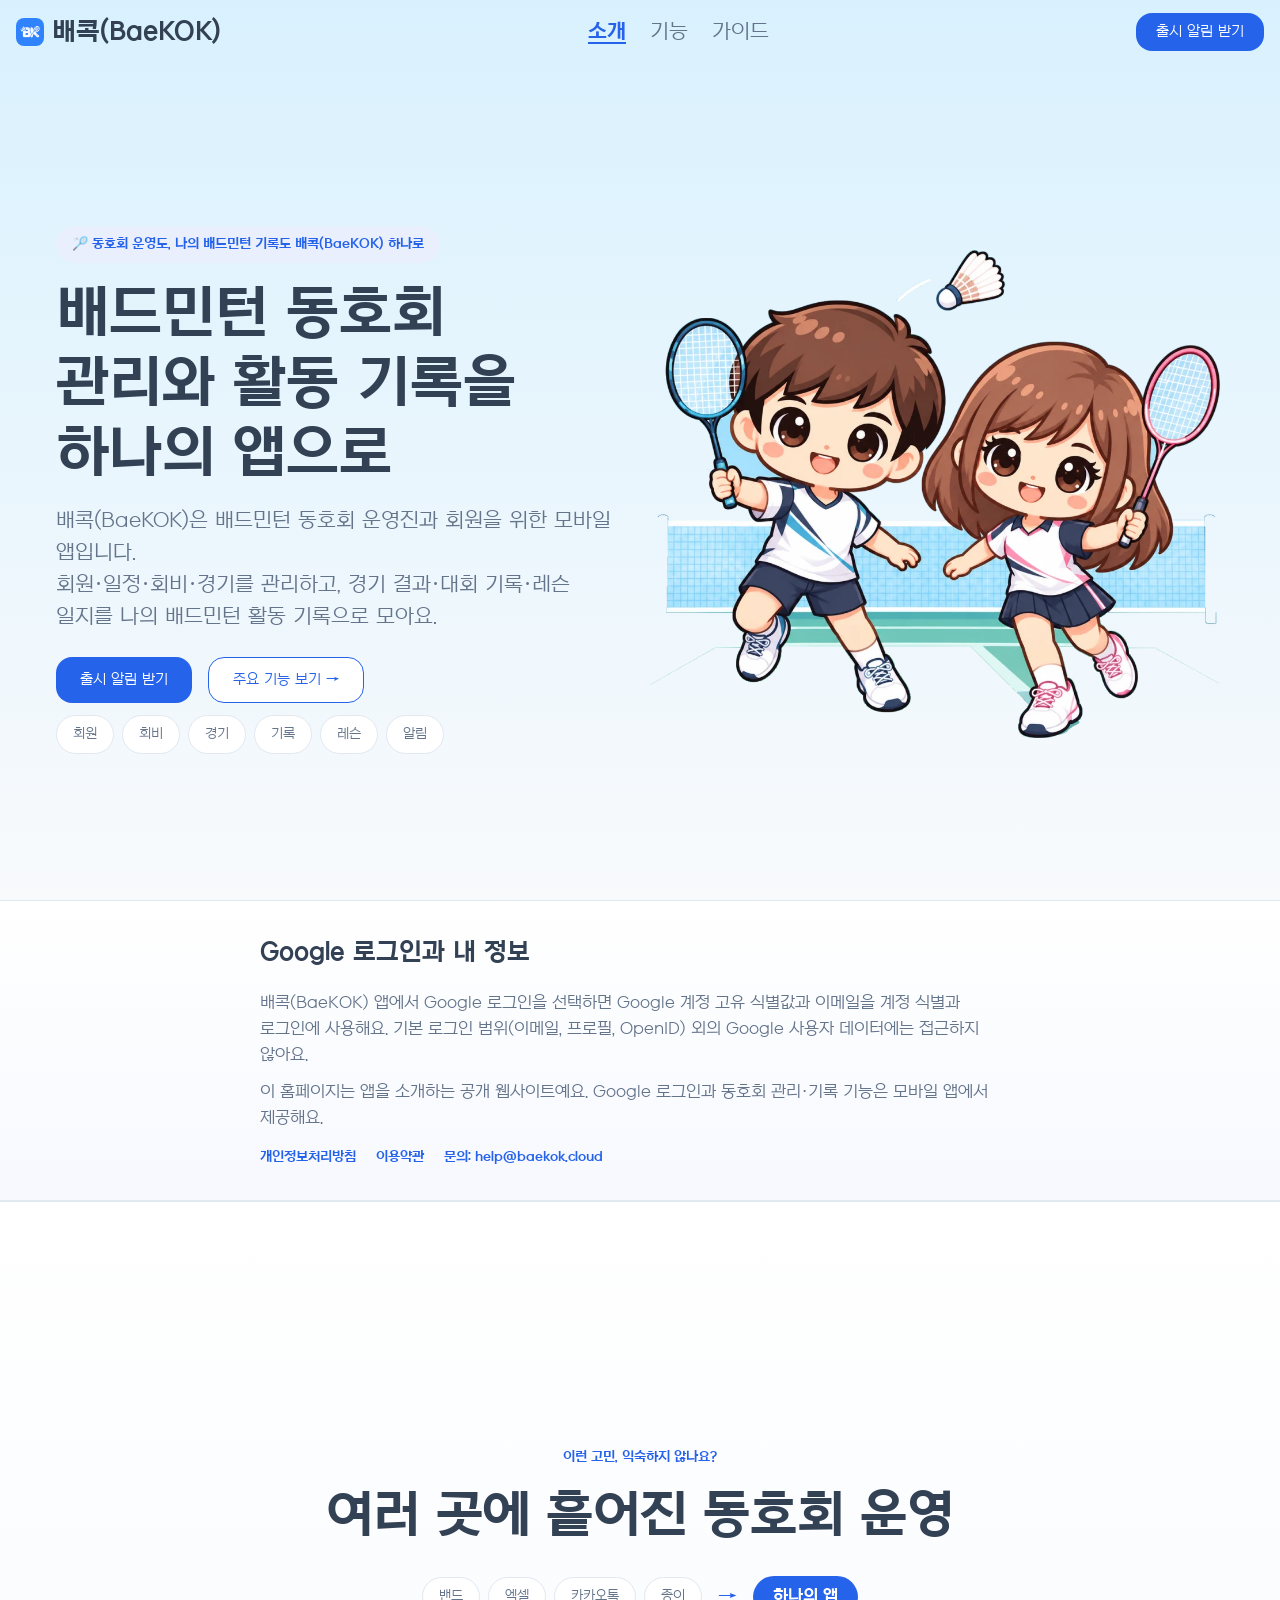
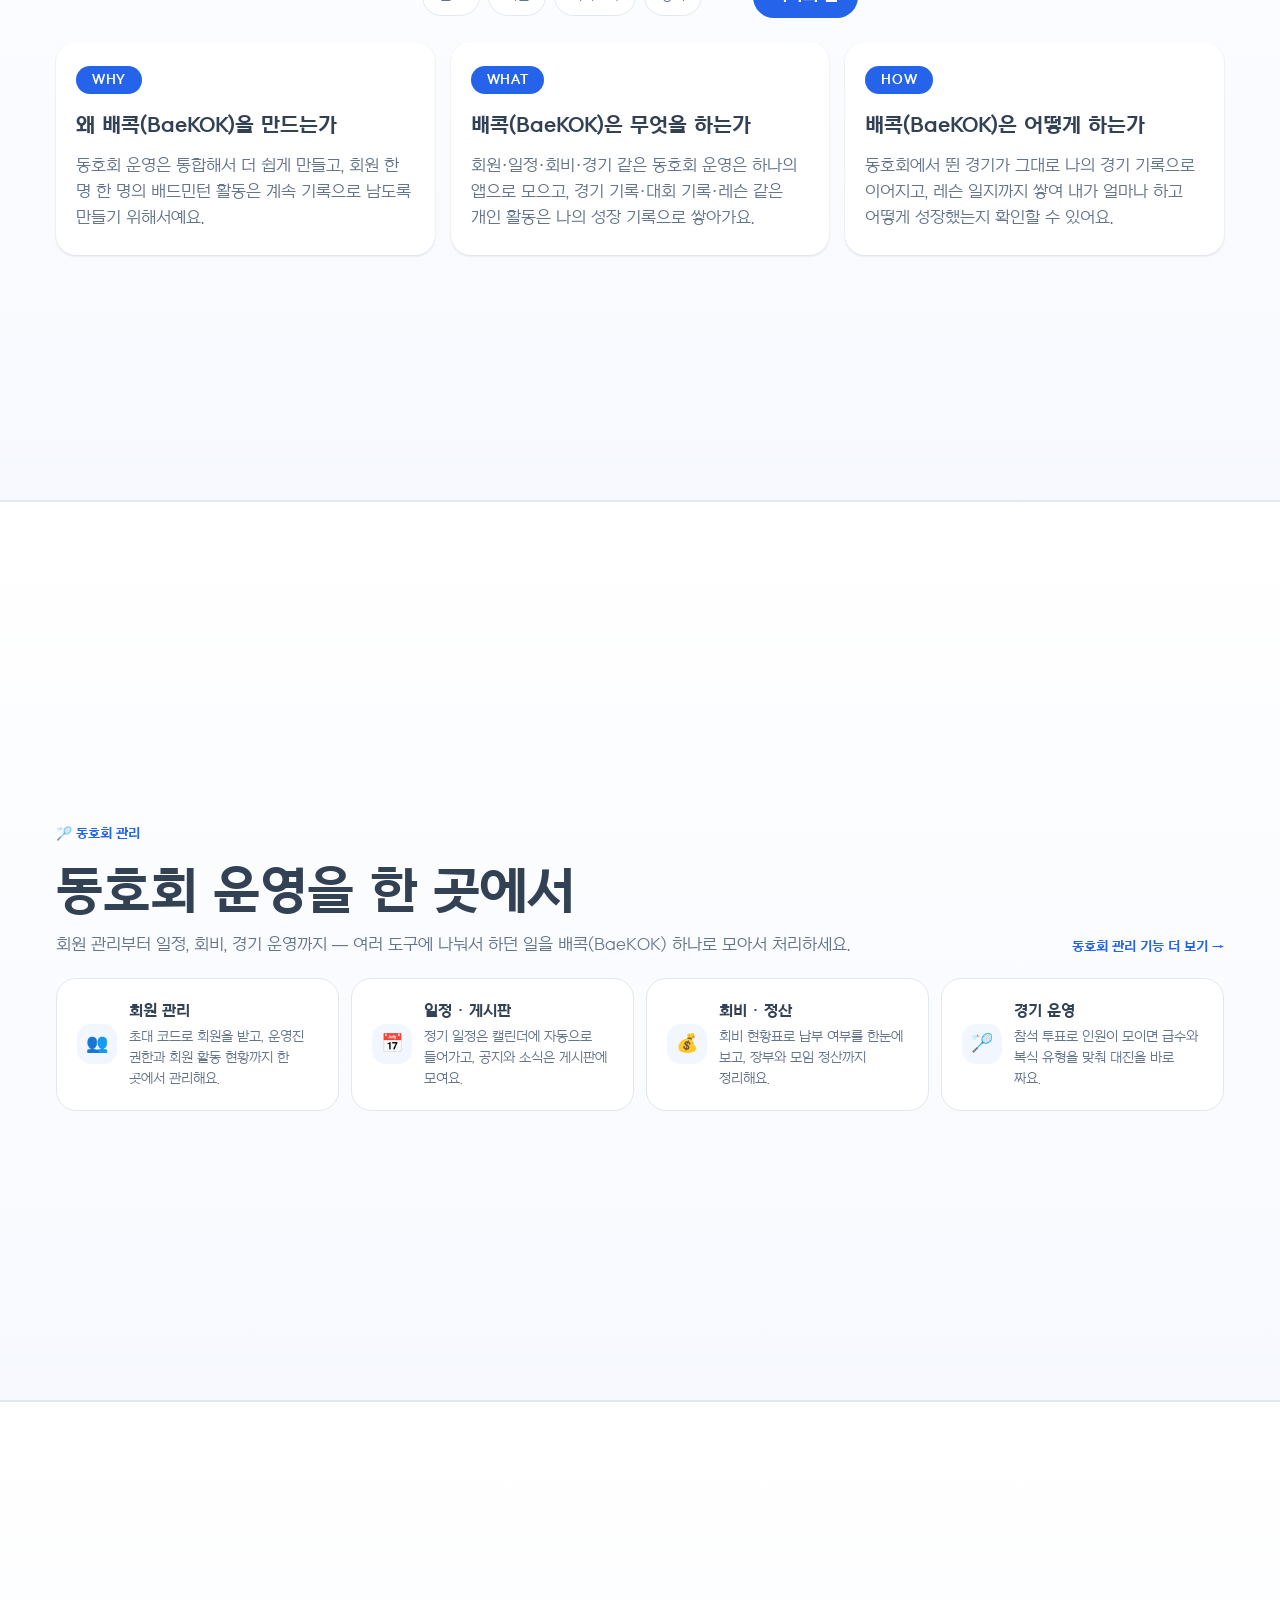
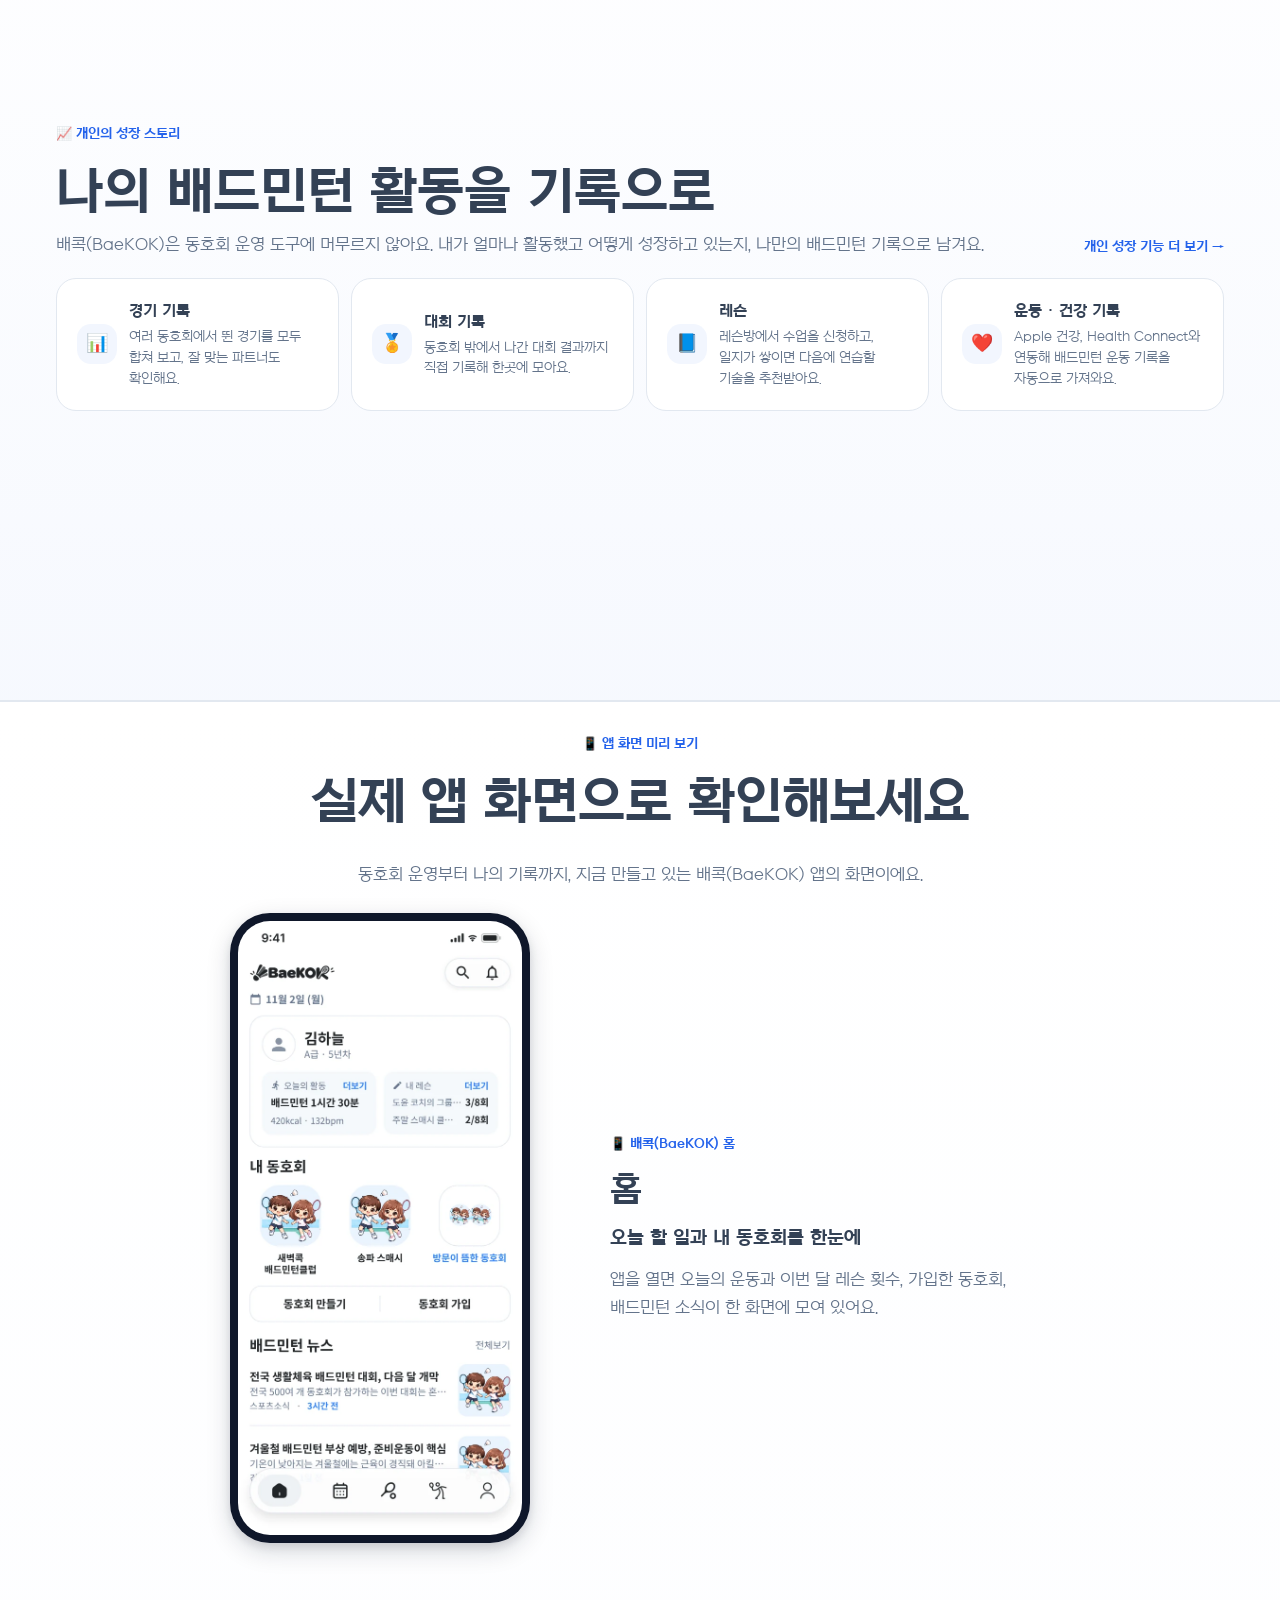
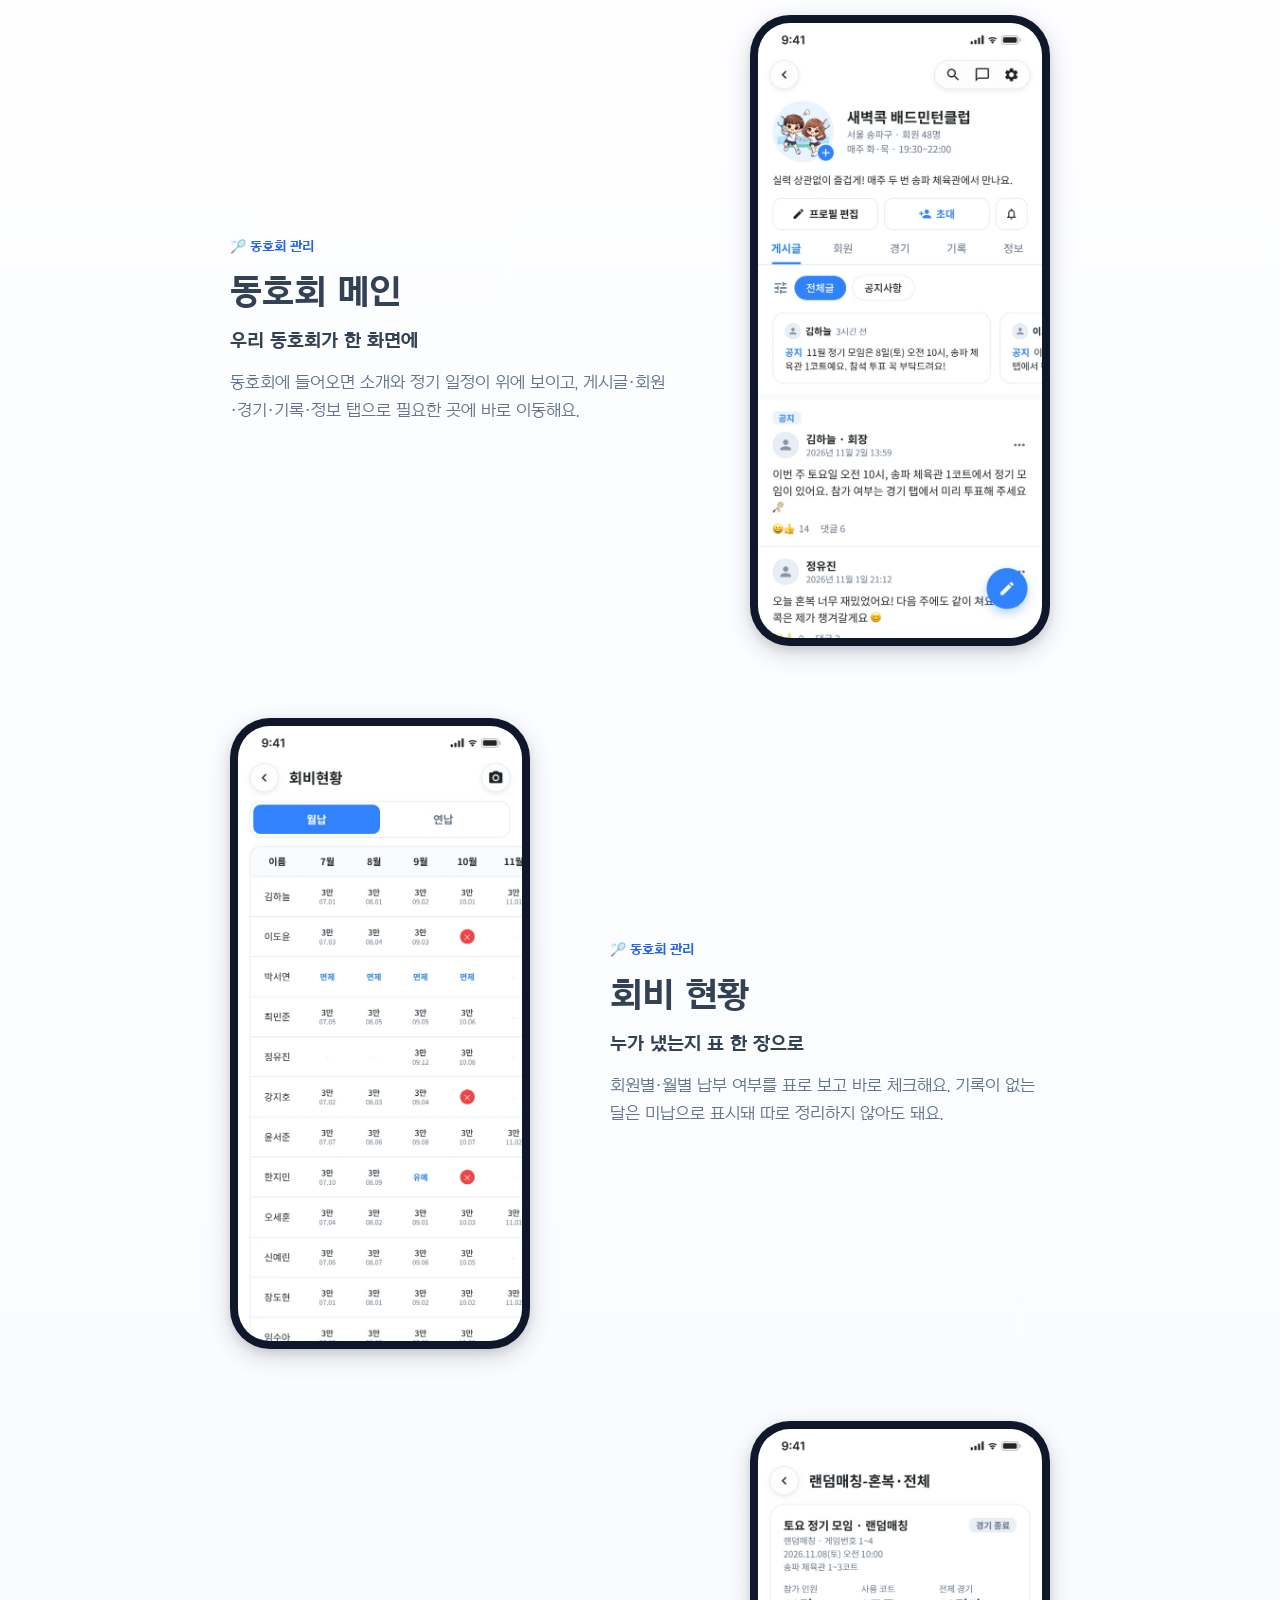
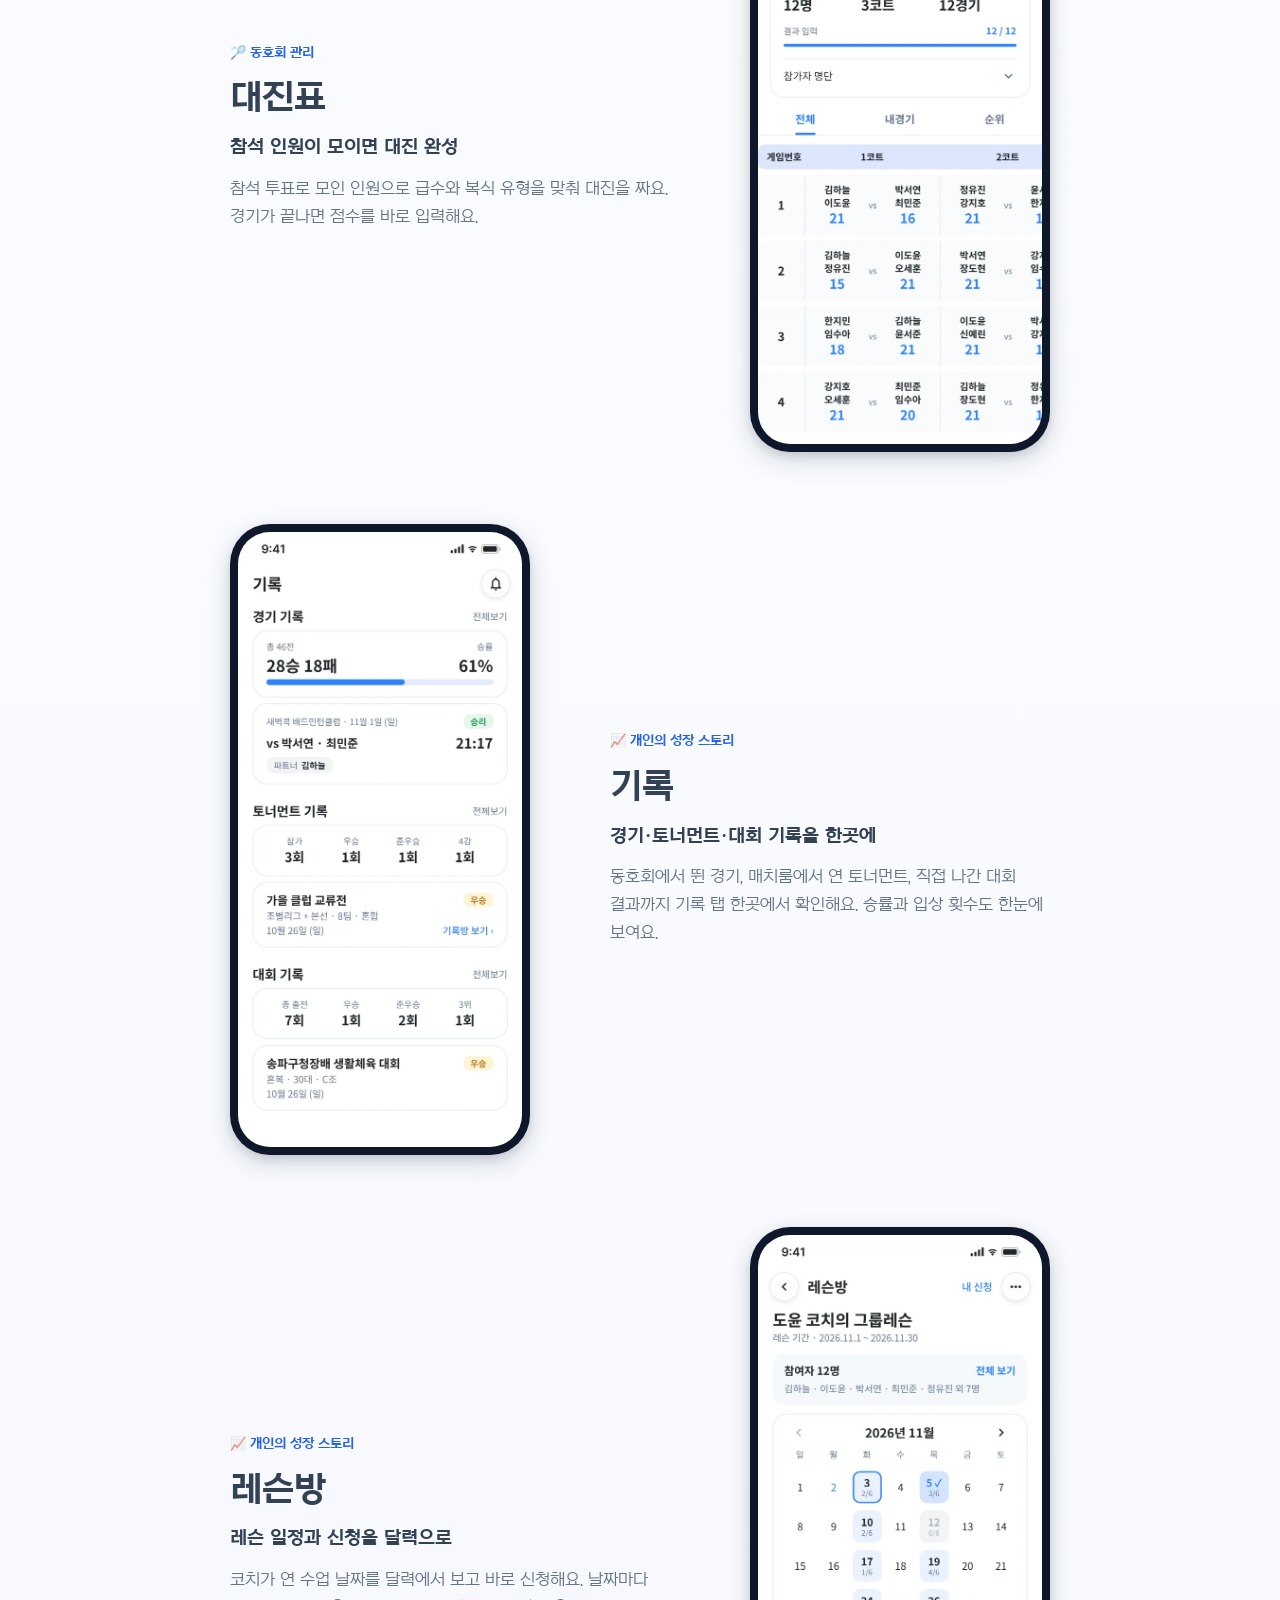
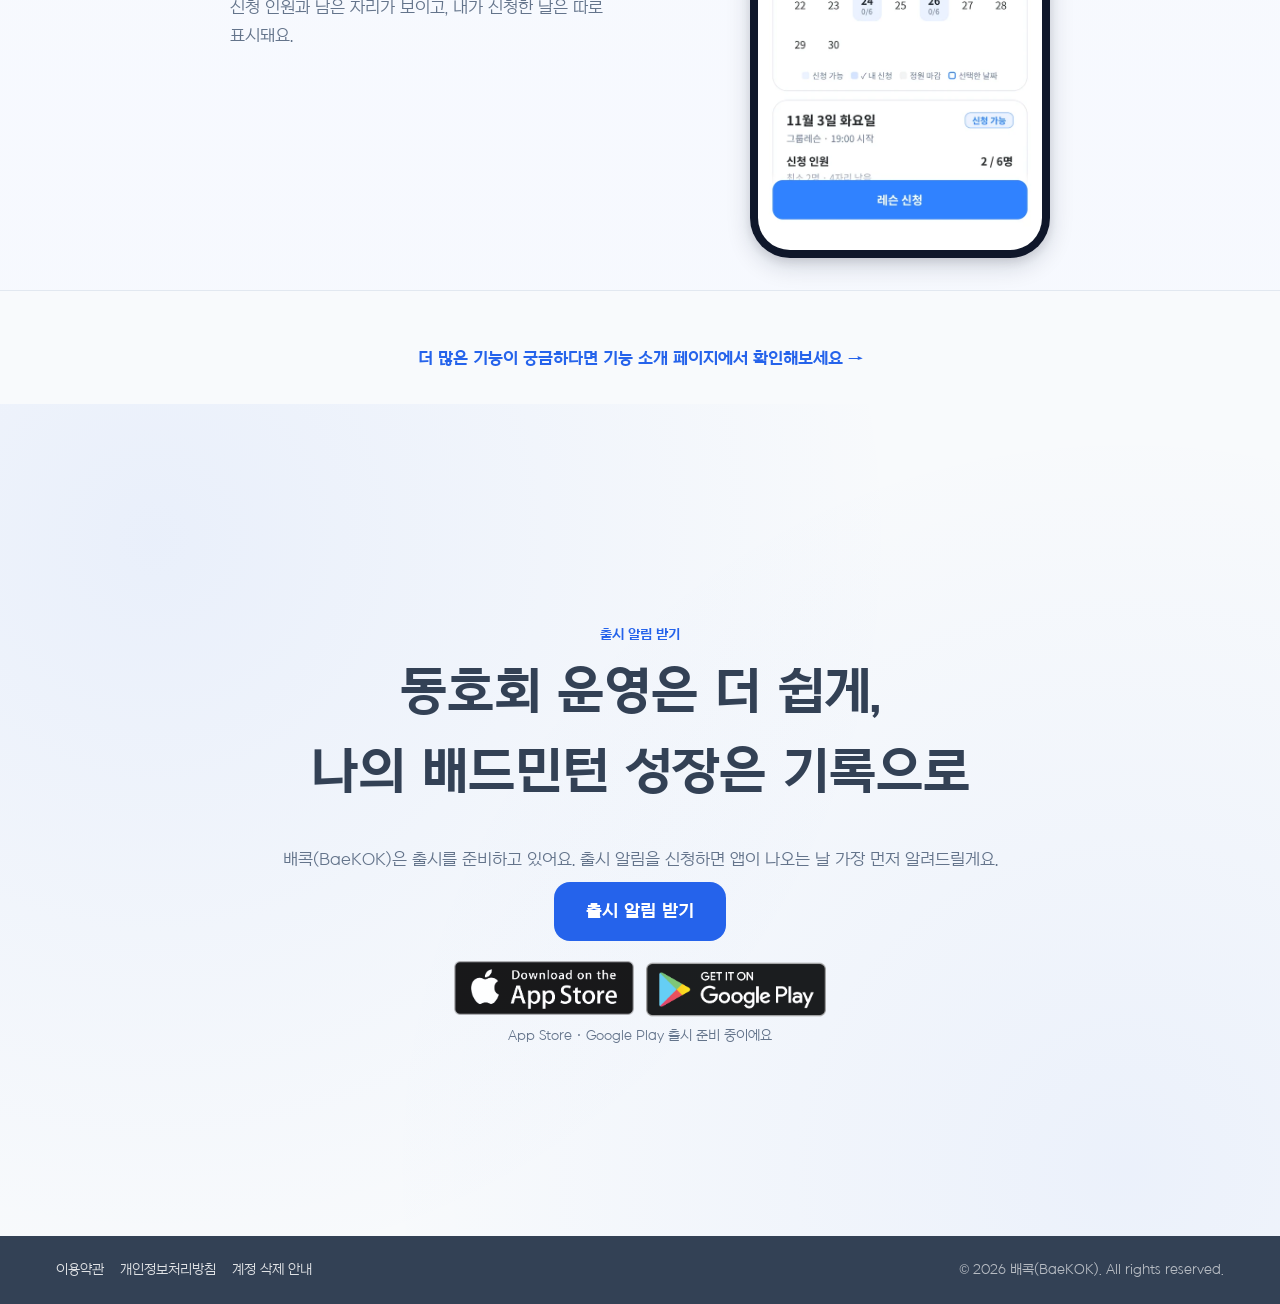
==== commit cc2ecf3a: "브랜딩 인증 문제 해결" ====
--- a/index.html
+++ b/index.html
@@ -3,20 +3,20 @@
 <head>
   <meta charset="UTF-8" />
   <meta name="viewport" content="width=device-width, initial-scale=1.0" />
-  <title>배콕(BaeKOK) | 동호회 운영은 더 쉽게, 나의 배드민턴 성장은 기록으로</title>
+  <title>배콕(BaeKOK) | 배드민턴 동호회 관리·활동 기록 앱</title>
   <meta
     name="description"
-    content="배콕(BaeKOK)은 회원·일정·회비·경기 같은 배드민턴 동호회 운영과, 나의 경기 기록·대회 기록·레슨 같은 개인 기록을 하나의 앱에서 연결하는 서비스입니다."
+    content="배콕(BaeKOK)은 배드민턴 동호회 운영진과 회원을 위한 모바일 앱입니다. 회원·일정·회비·경기를 관리하고 경기 결과·대회 기록·레슨 일지를 모읍니다. Google 로그인은 계정 식별과 로그인에 사용합니다."
   />
   <link rel="icon" href="/favicon.ico" sizes="48x48" />
   <link rel="icon" type="image/png" href="/assets/icons/favicon-192.png" sizes="192x192" />
   <link rel="apple-touch-icon" href="/assets/icons/apple-touch-icon.png" />
   <meta property="og:type" content="website" />
   <meta property="og:site_name" content="배콕(BaeKOK)" />
-  <meta property="og:title" content="배콕(BaeKOK) | 동호회 운영은 더 쉽게, 나의 배드민턴 성장은 기록으로" />
+  <meta property="og:title" content="배콕(BaeKOK) | 배드민턴 동호회 관리·활동 기록 앱" />
   <meta
     property="og:description"
-    content="배드민턴 동호회 운영과 나의 배드민턴 활동 기록을 하나의 앱에서. 배콕(BaeKOK)이 두 가지를 어떻게 연결하는지 확인해보세요."
+    content="배드민턴 동호회 운영진과 회원을 위한 모바일 앱. 회원·일정·회비·경기를 관리하고 경기 결과·대회 기록·레슨 일지를 한곳에 모아요."
   />
   <meta name="google-site-verification" content="j9RTY4uNU4VGIp62GwH1gbKZiD3tY4wXnzMvuD9bL28" />
   <meta name="naver-site-verification" content="df171461d8c9451b637db292ac055c21b8716a5b" />
@@ -42,16 +42,14 @@
         <div class="hero__inner">
           <p class="hero__badge">🏸 동호회 운영도, 나의 배드민턴 기록도 배콕(BaeKOK) 하나로</p>
           <h1 class="hero__title">
-            동호회 운영부터<br />
-            개인의 배드민턴<br />
-            성장까지<br />
-            함께하는 플랫폼
+            배드민턴 동호회<br />
+            관리와 활동 기록을<br />
+            하나의 앱으로
           </h1>
           <p class="hero__subtitle">
-            회원 명단은 밴드에, 회비 정산은 엑셀에, 경기 소식은 카카오톡에,
-            출석 체크는 종이 위에 흩어져 있진 않나요? <br />
-            배콕(BaeKOK)은 이런 동호회 운영을 하나의 앱으로 모으고, 그 활동이 쌓여
-            나의 배드민턴 기록이 되도록 연결합니다.
+            배콕(BaeKOK)은 배드민턴 동호회 운영진과 회원을 위한 모바일 앱입니다.<br />
+            회원·일정·회비·경기를 관리하고, 경기 결과·대회 기록·레슨 일지를
+            나의 배드민턴 활동 기록으로 모아요.
           </p>
           <div class="hero__cta-row">
             <a class="btn-primary" href="#download" data-launch-alert>출시 알림 받기</a>
@@ -73,6 +71,28 @@
             width="1000"
             height="887"
           />
+        </div>
+      </div>
+    </section>
+
+    <section class="section section--band" id="google-sign-in" aria-labelledby="google-sign-in-title">
+      <div class="container">
+        <div class="service-info">
+          <h2 class="section__title" id="google-sign-in-title">Google 로그인과 내 정보</h2>
+          <p>
+            배콕(BaeKOK) 앱에서 Google 로그인을 선택하면 Google 계정 고유 식별값과
+            이메일을 계정 식별과 로그인에 사용해요. 기본 로그인 범위(이메일, 프로필,
+            OpenID) 외의 Google 사용자 데이터에는 접근하지 않아요.
+          </p>
+          <p>
+            이 홈페이지는 앱을 소개하는 공개 웹사이트예요. Google 로그인과 동호회
+            관리·기록 기능은 모바일 앱에서 제공해요.
+          </p>
+          <div class="service-info__links">
+            <a class="feature-card__link" href="/privacy.html">개인정보처리방침</a>
+            <a class="feature-card__link" href="/terms.html">이용약관</a>
+            <a class="feature-card__link" href="mailto:help@baekok.cloud">문의: help@baekok.cloud</a>
+          </div>
         </div>
       </div>
     </section>
--- a/css/style.css
+++ b/css/style.css
@@ -534,6 +534,23 @@
 
 .section__title--lg {
   font-size: 28px;
+}
+
+.service-info {
+  max-width: 760px;
+  margin: 0 auto;
+}
+
+.service-info p {
+  color: var(--color-text-muted);
+  margin-bottom: var(--space-3);
+}
+
+.service-info__links {
+  display: flex;
+  flex-wrap: wrap;
+  gap: var(--space-3) var(--space-5);
+  margin-top: var(--space-4);
 }
 
 /* Page Lede (h1 아래 소개 문단) */
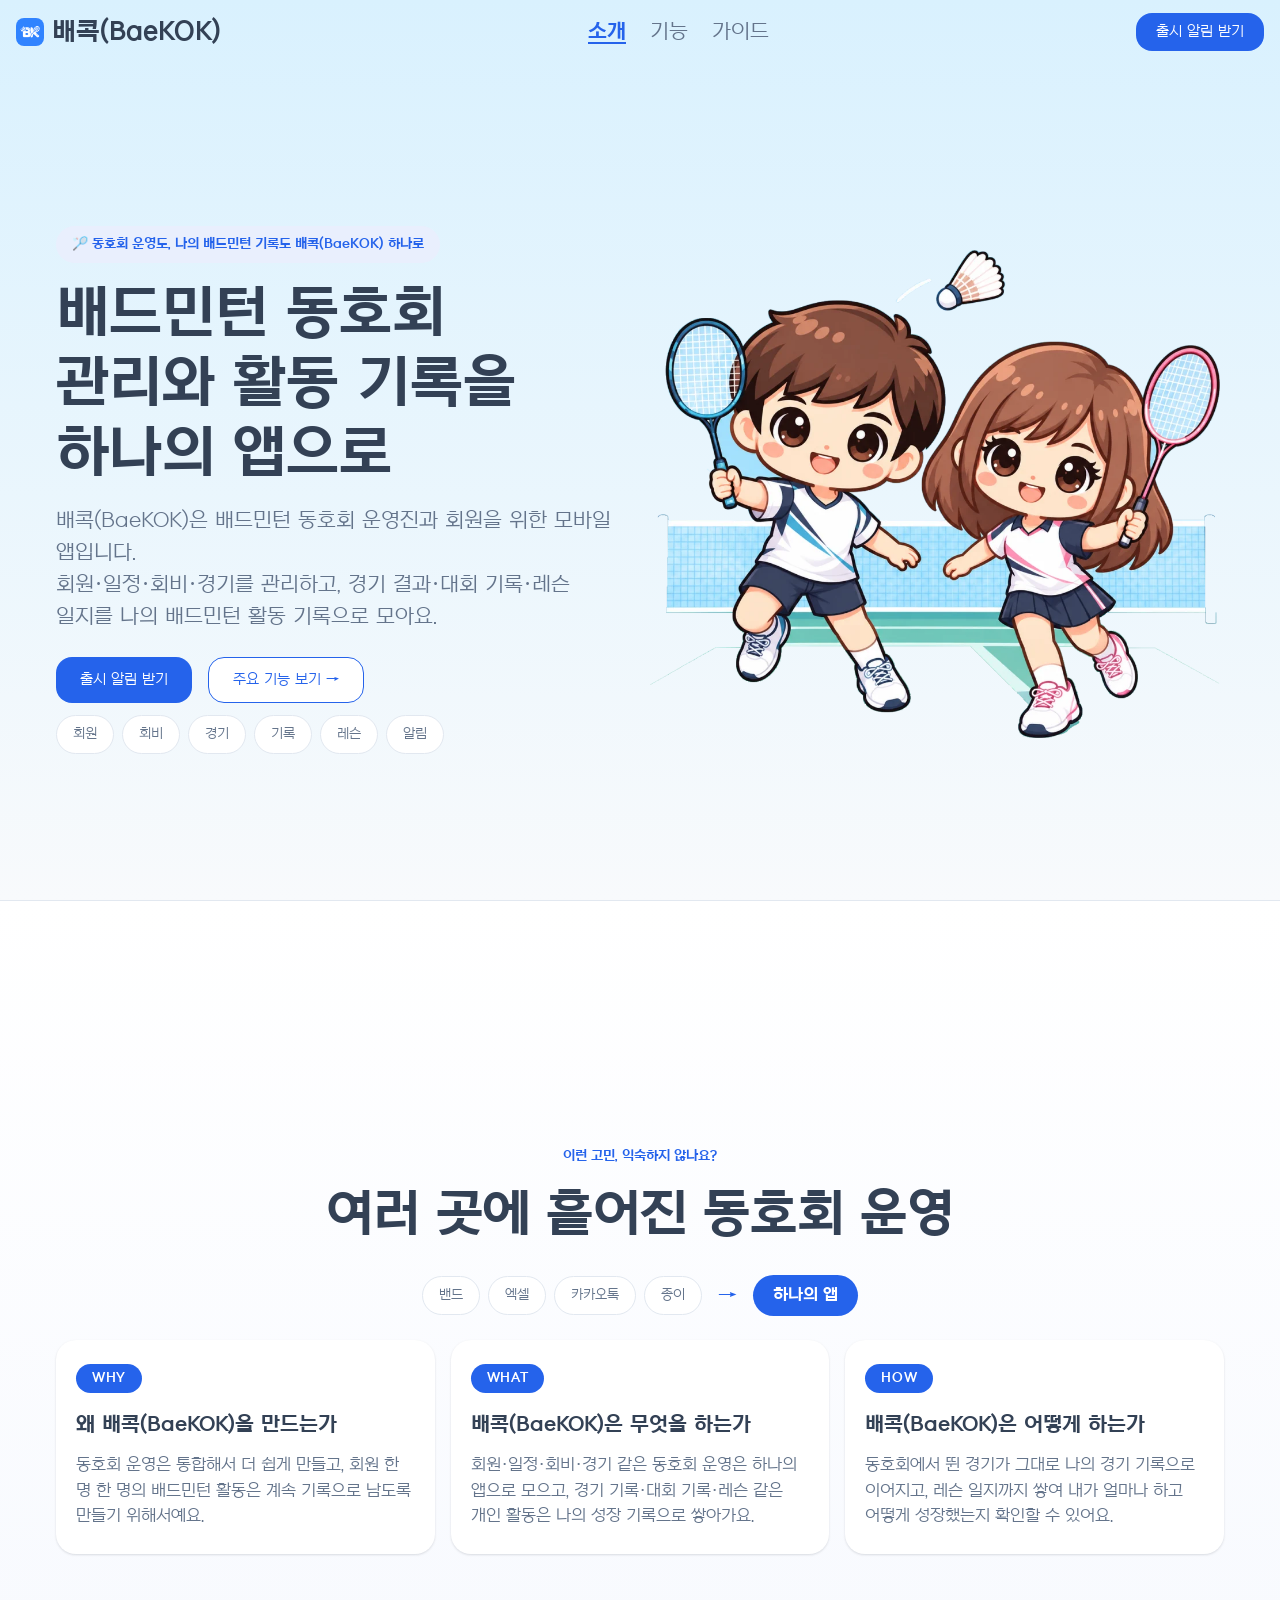
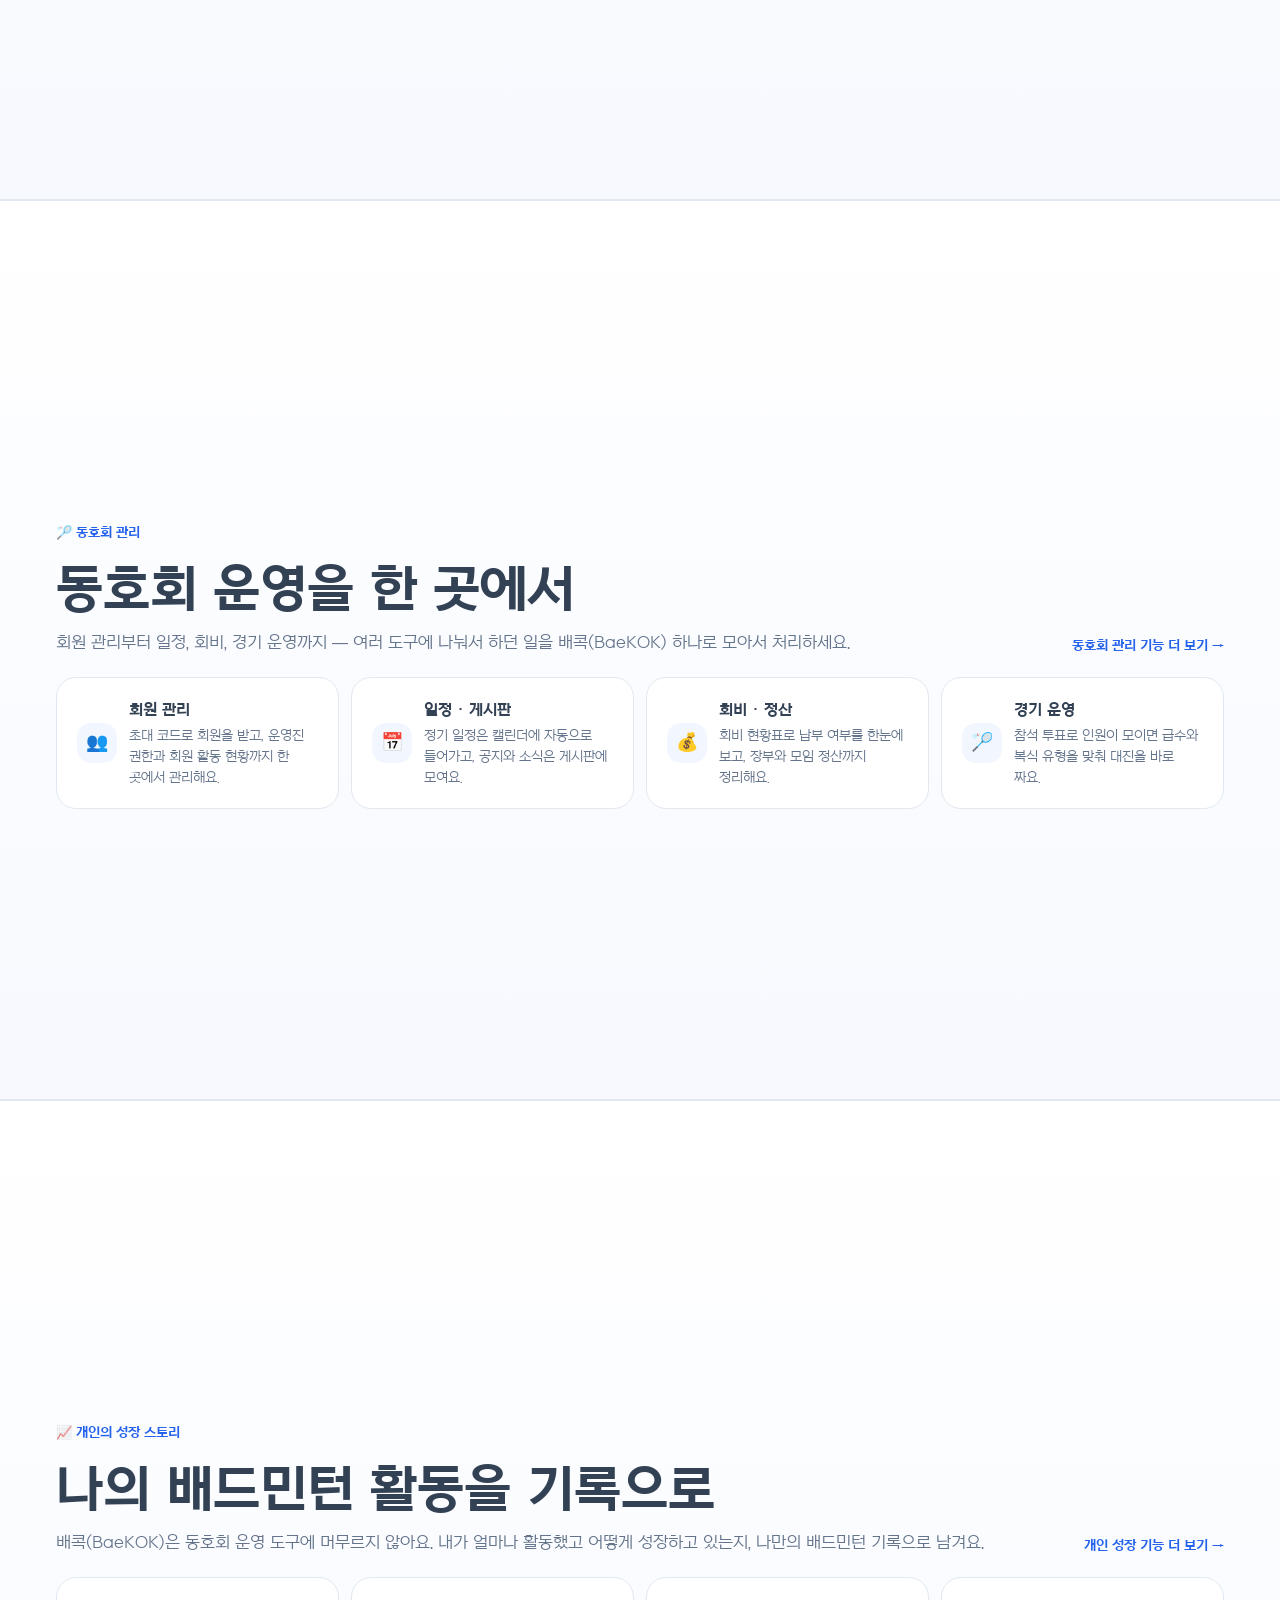
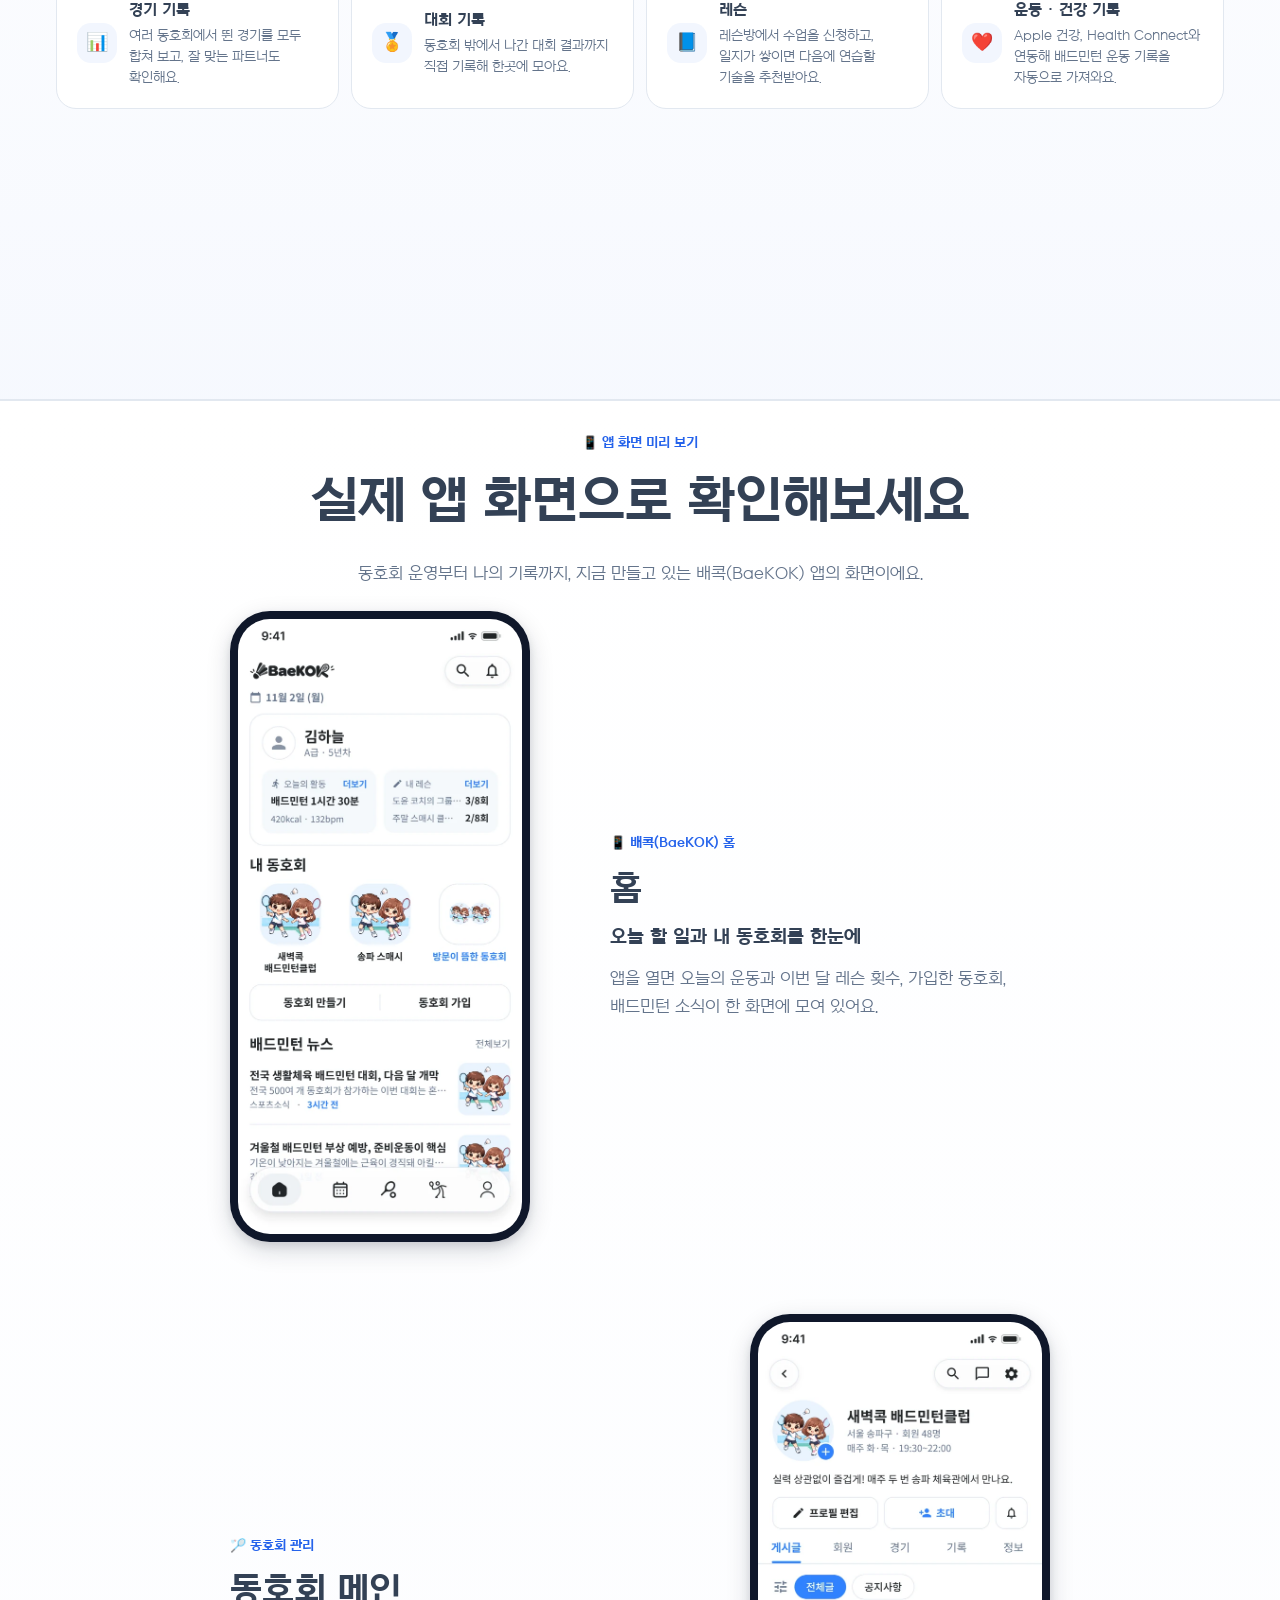
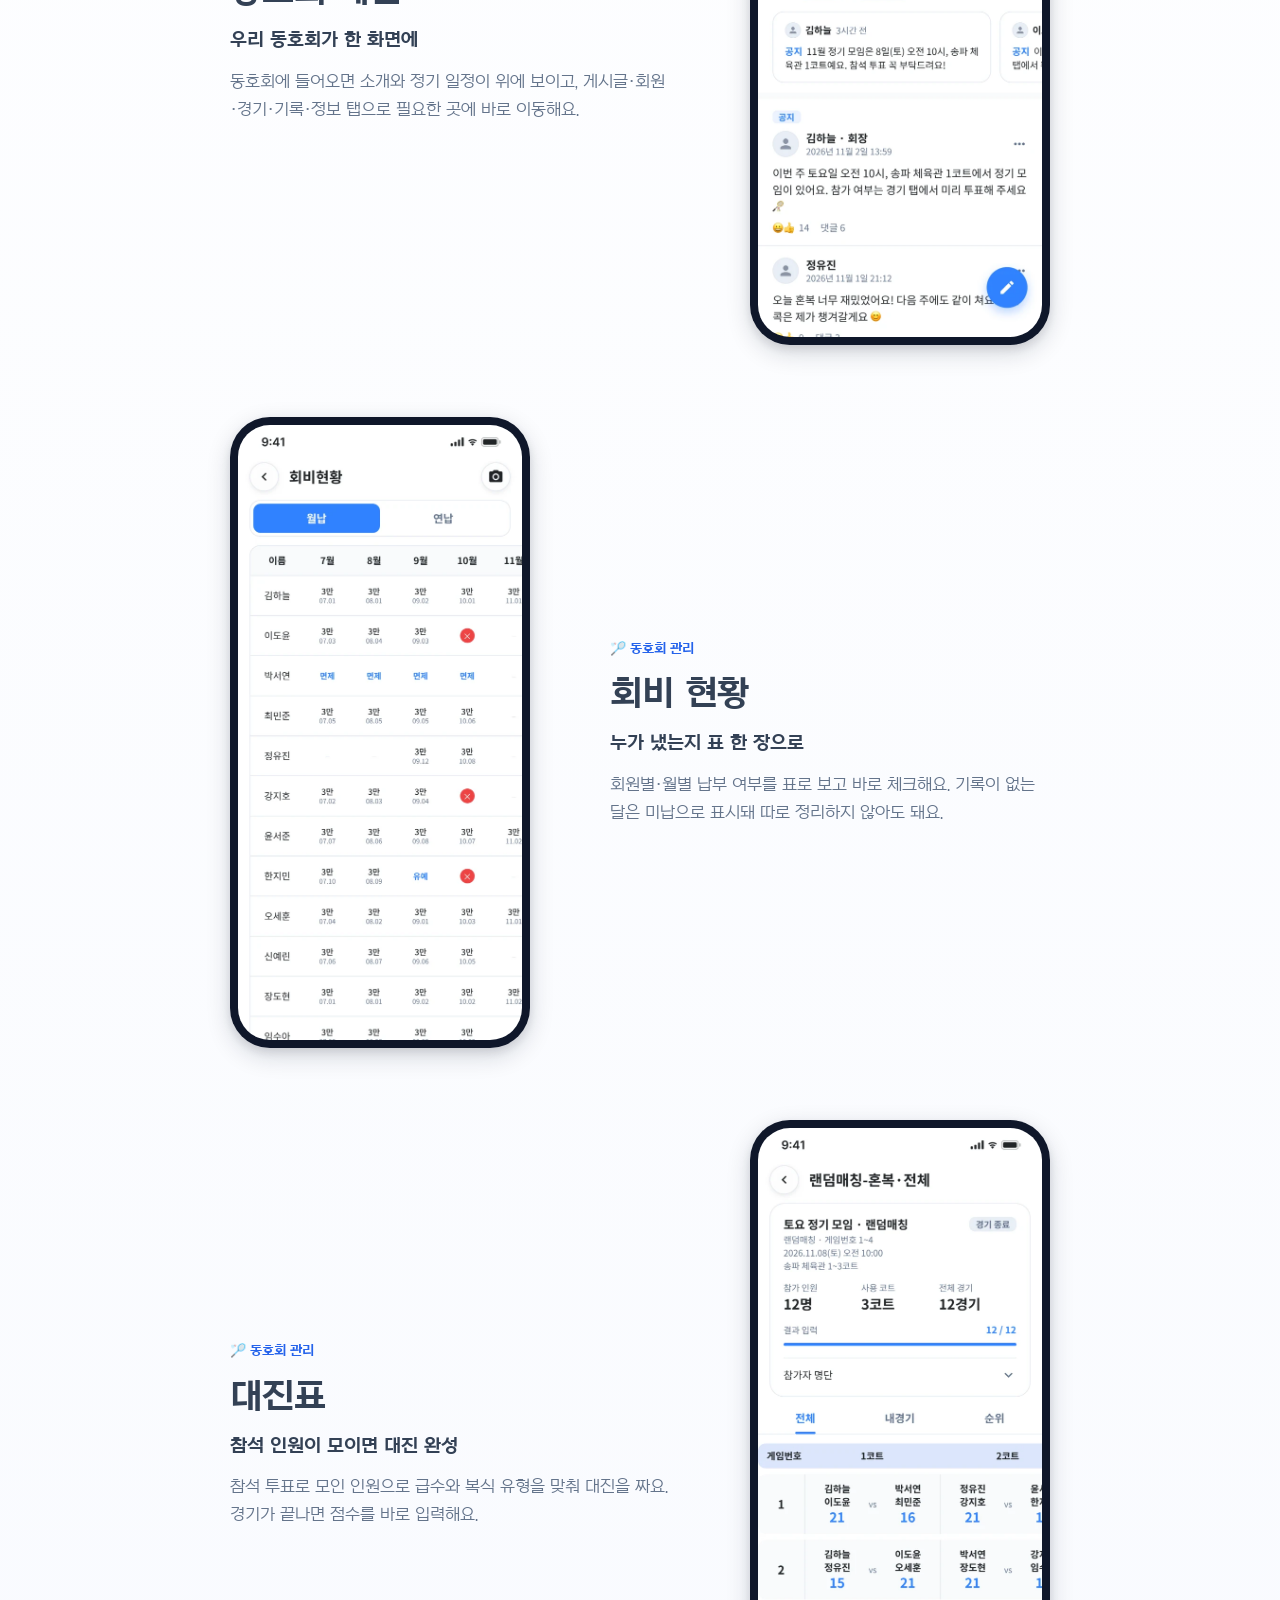
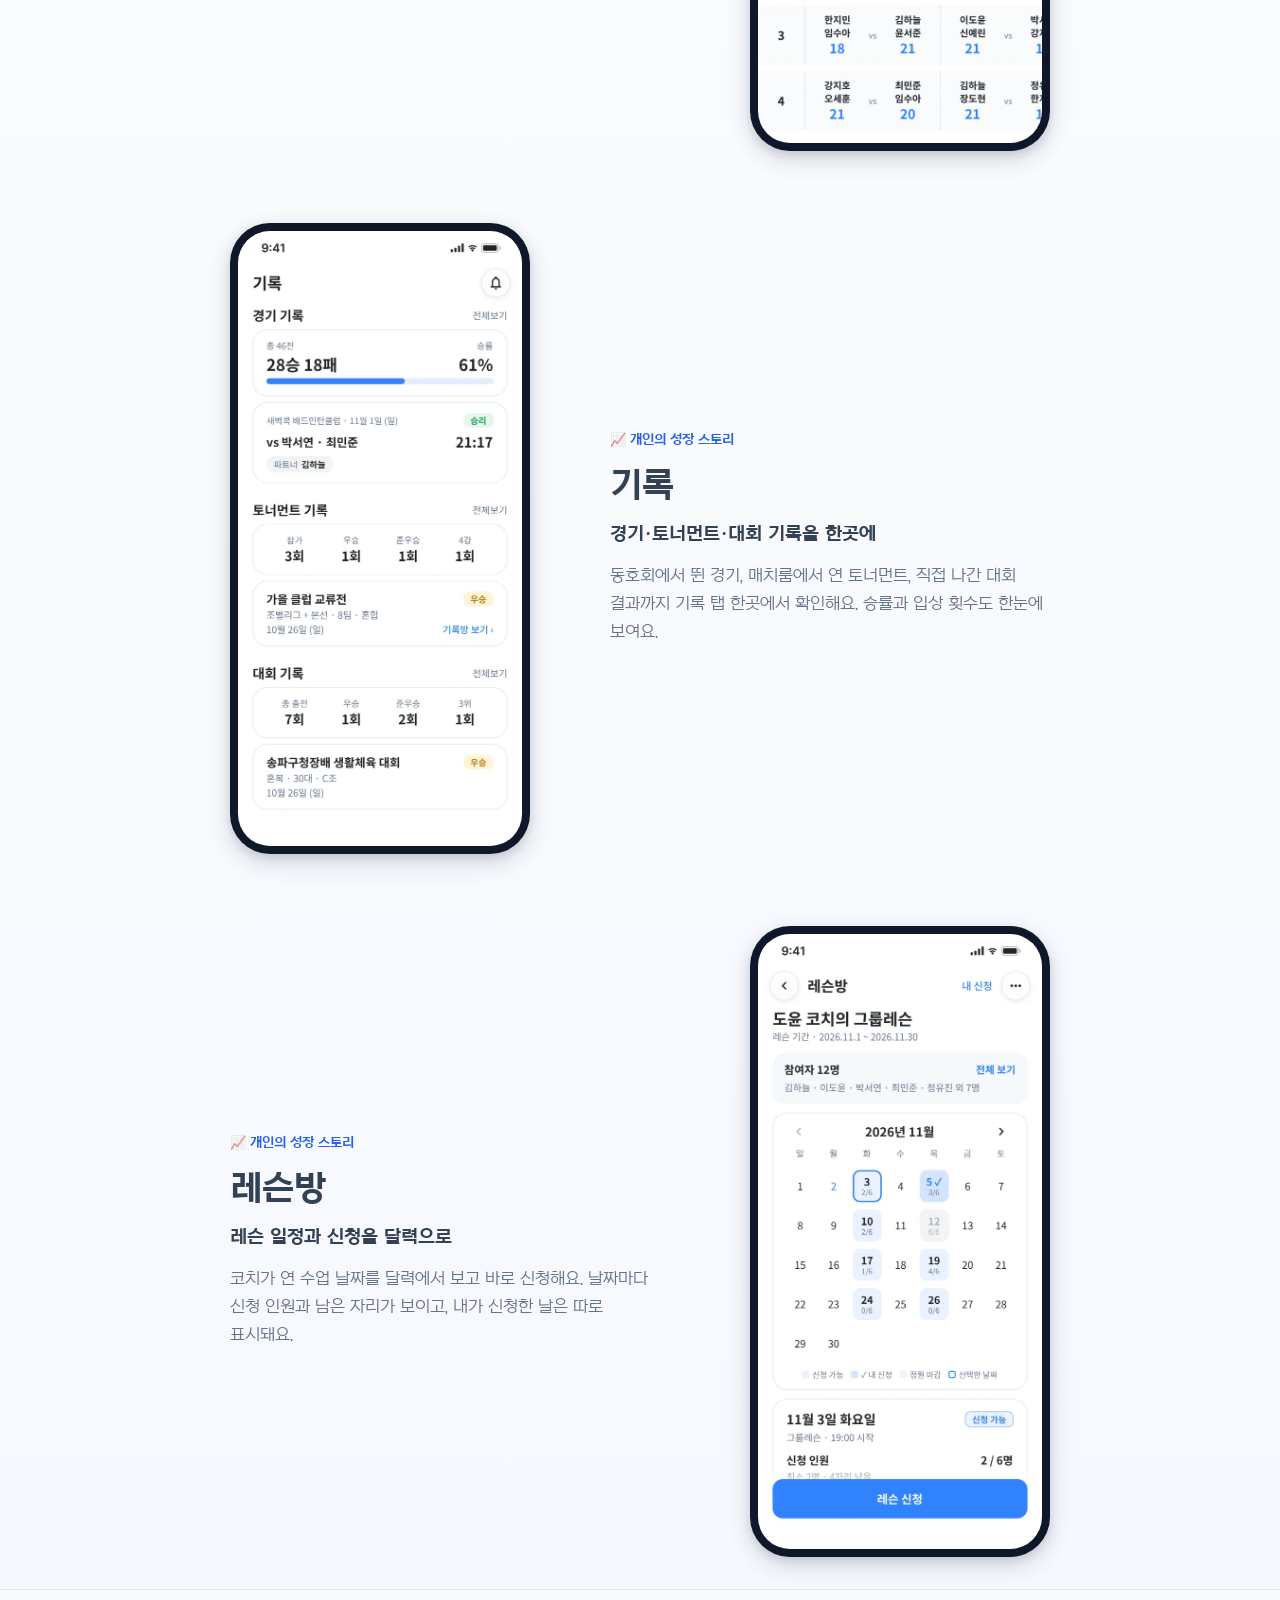
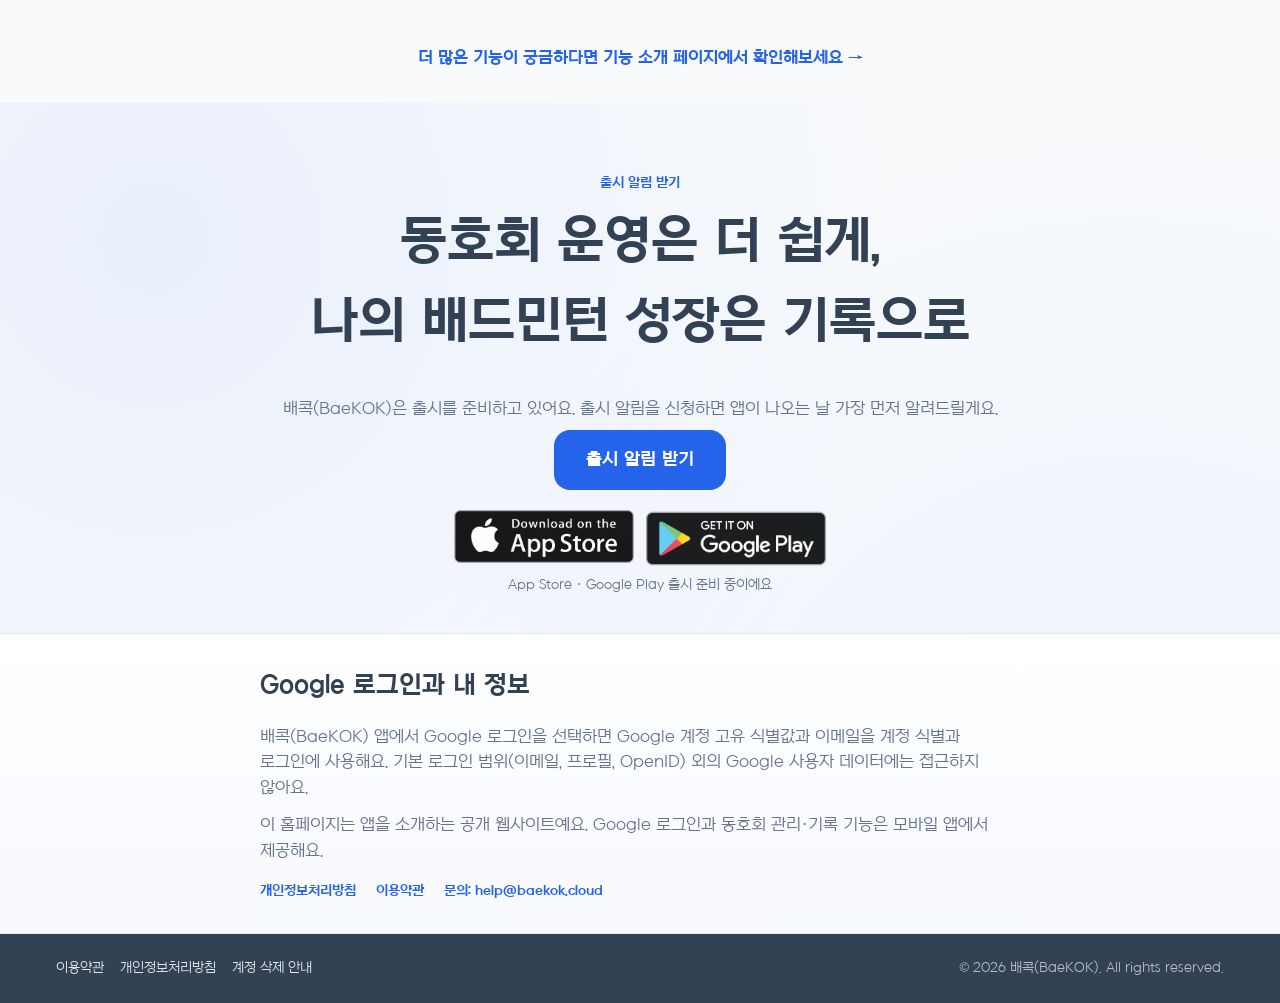
==== commit 4eff686d: "goole 로그인 관련 섹션 이동" ====
--- a/index.html
+++ b/index.html
@@ -75,28 +75,6 @@
       </div>
     </section>
 
-    <section class="section section--band" id="google-sign-in" aria-labelledby="google-sign-in-title">
-      <div class="container">
-        <div class="service-info">
-          <h2 class="section__title" id="google-sign-in-title">Google 로그인과 내 정보</h2>
-          <p>
-            배콕(BaeKOK) 앱에서 Google 로그인을 선택하면 Google 계정 고유 식별값과
-            이메일을 계정 식별과 로그인에 사용해요. 기본 로그인 범위(이메일, 프로필,
-            OpenID) 외의 Google 사용자 데이터에는 접근하지 않아요.
-          </p>
-          <p>
-            이 홈페이지는 앱을 소개하는 공개 웹사이트예요. Google 로그인과 동호회
-            관리·기록 기능은 모바일 앱에서 제공해요.
-          </p>
-          <div class="service-info__links">
-            <a class="feature-card__link" href="/privacy.html">개인정보처리방침</a>
-            <a class="feature-card__link" href="/terms.html">이용약관</a>
-            <a class="feature-card__link" href="mailto:help@baekok.cloud">문의: help@baekok.cloud</a>
-          </div>
-        </div>
-      </div>
-    </section>
-
     <!-- Why We Made Baecock (Problem -> Solution) -->
     <section class="section section--band section--full" id="why-what-how">
       <div class="container">
@@ -343,7 +321,7 @@
       </div>
     </section>
 
-    <!-- 출시 알림 + Footer를 한 화면에 -->
+    <!-- 출시 알림 + 서비스 안내 + Footer -->
     <section class="section section--full closing-section" id="download">
       <div class="container closing-section__content reveal" data-reveal>
         <p class="section__eyebrow">출시 알림 받기</p>
@@ -366,6 +344,28 @@
         <p class="store-badges__note">App Store · Google Play 출시 준비 중이에요</p>
       </div>
 
+      <section class="section section--band" id="google-sign-in" aria-labelledby="google-sign-in-title">
+        <div class="container">
+          <div class="service-info">
+            <h2 class="section__title" id="google-sign-in-title">Google 로그인과 내 정보</h2>
+            <p>
+              배콕(BaeKOK) 앱에서 Google 로그인을 선택하면 Google 계정 고유 식별값과
+              이메일을 계정 식별과 로그인에 사용해요. 기본 로그인 범위(이메일, 프로필,
+              OpenID) 외의 Google 사용자 데이터에는 접근하지 않아요.
+            </p>
+            <p>
+              이 홈페이지는 앱을 소개하는 공개 웹사이트예요. Google 로그인과 동호회
+              관리·기록 기능은 모바일 앱에서 제공해요.
+            </p>
+            <div class="service-info__links">
+              <a class="feature-card__link" href="/privacy.html">개인정보처리방침</a>
+              <a class="feature-card__link" href="/terms.html">이용약관</a>
+              <a class="feature-card__link" href="mailto:help@baekok.cloud">문의: help@baekok.cloud</a>
+            </div>
+          </div>
+        </div>
+      </section>
+
       <footer class="site-footer">
     <div class="container site-footer__inner">
       <div class="site-footer__links">
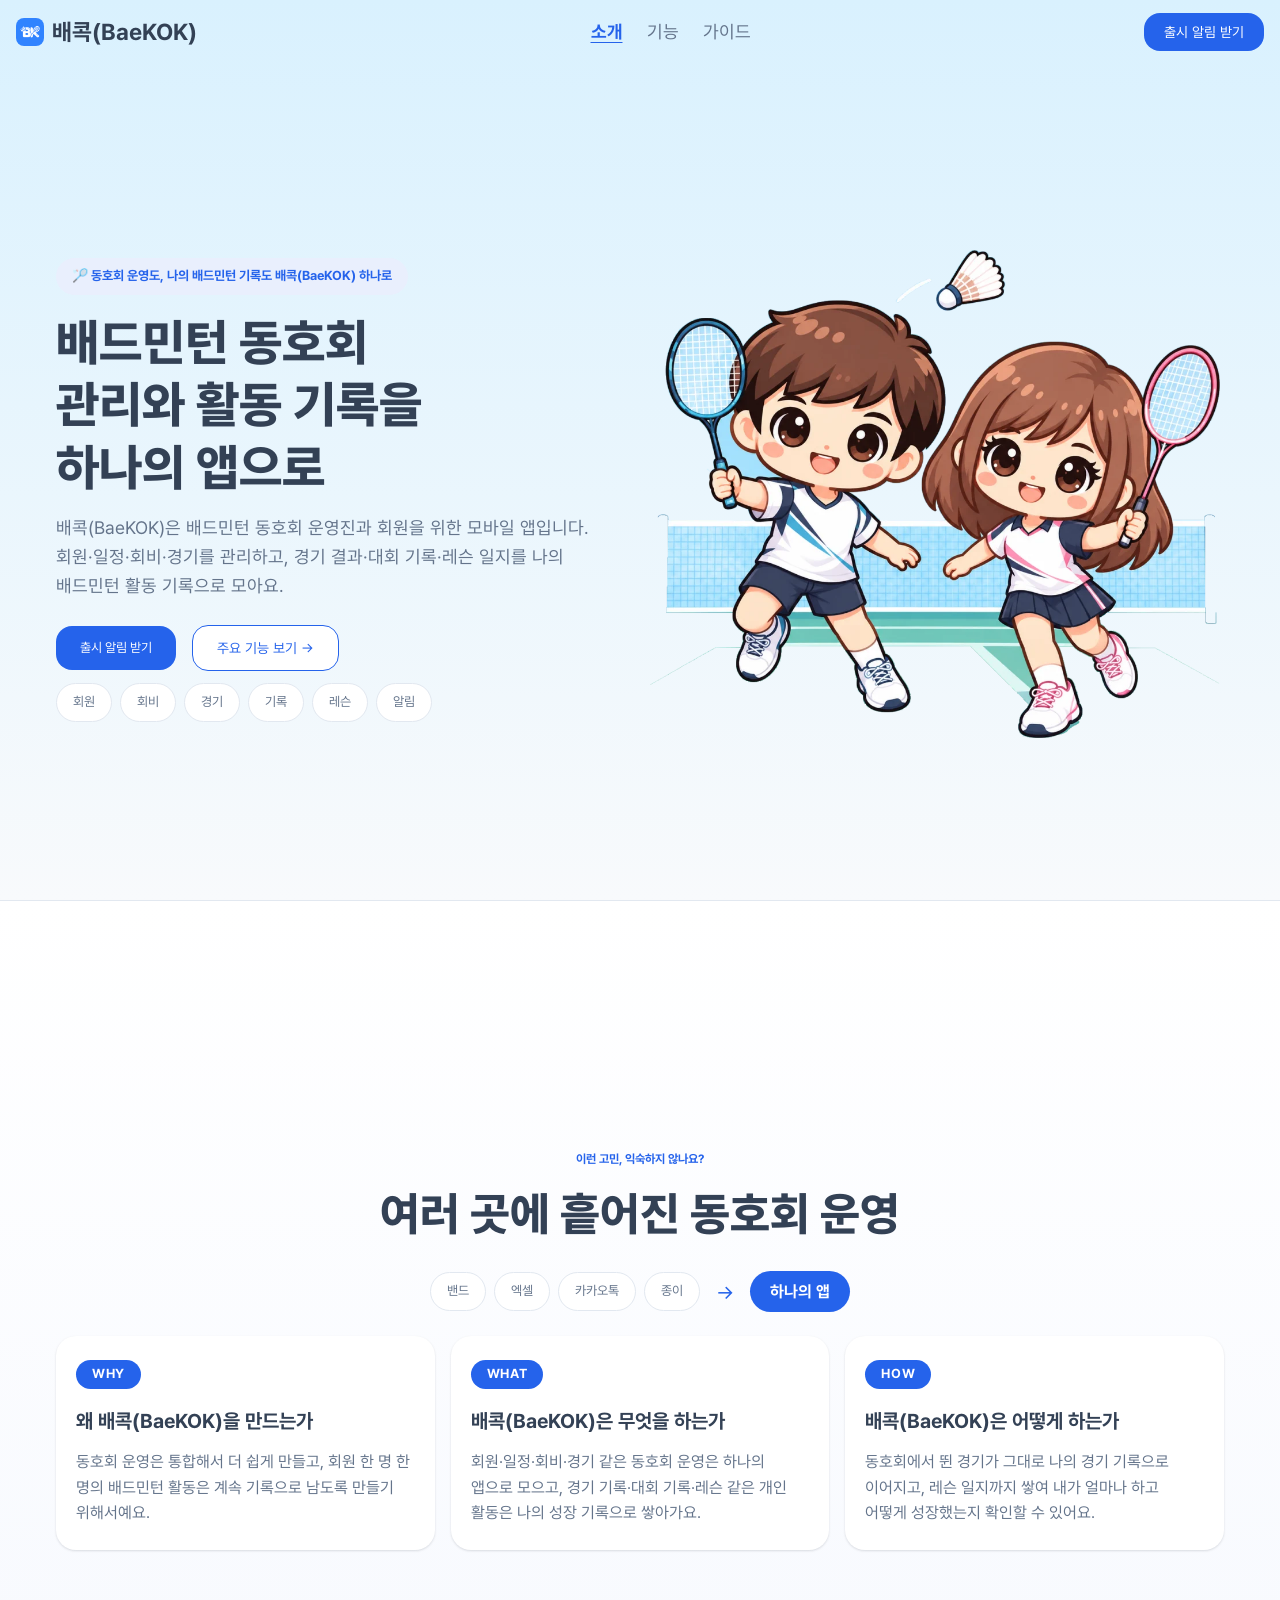
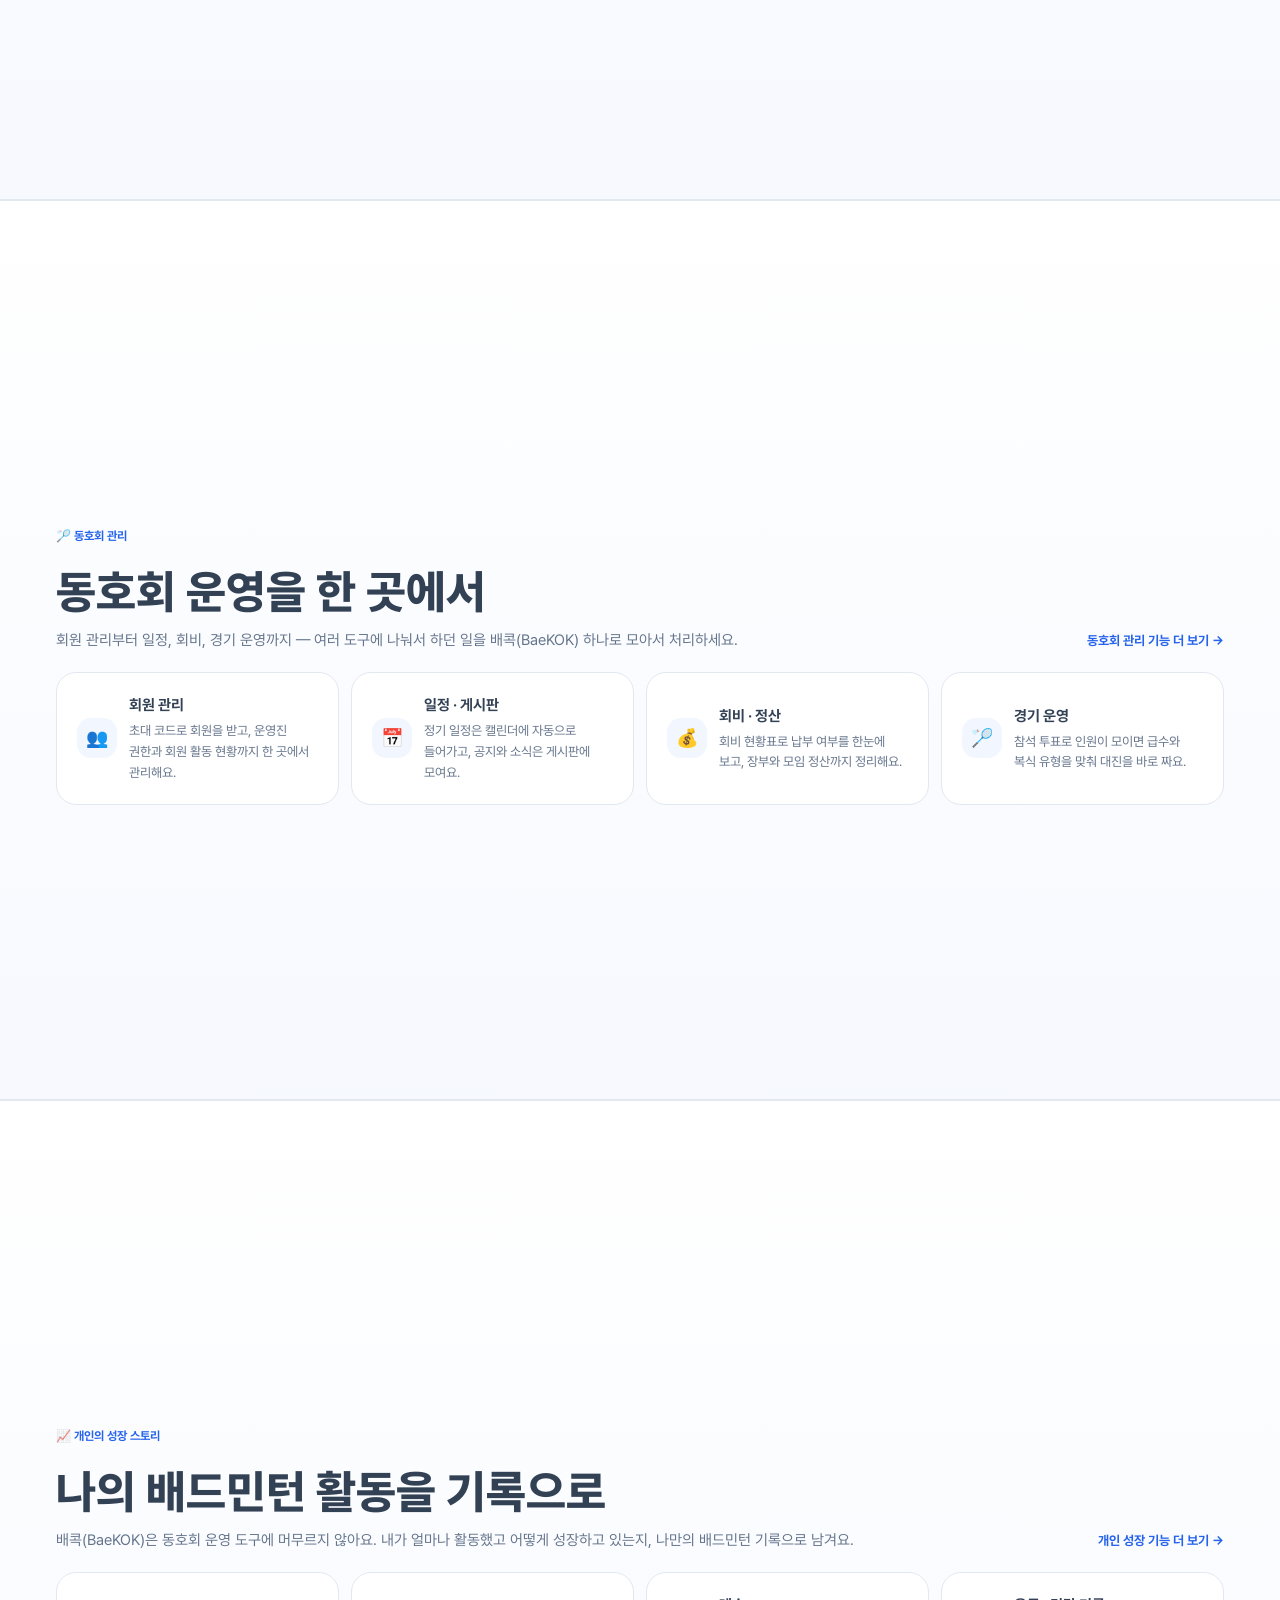
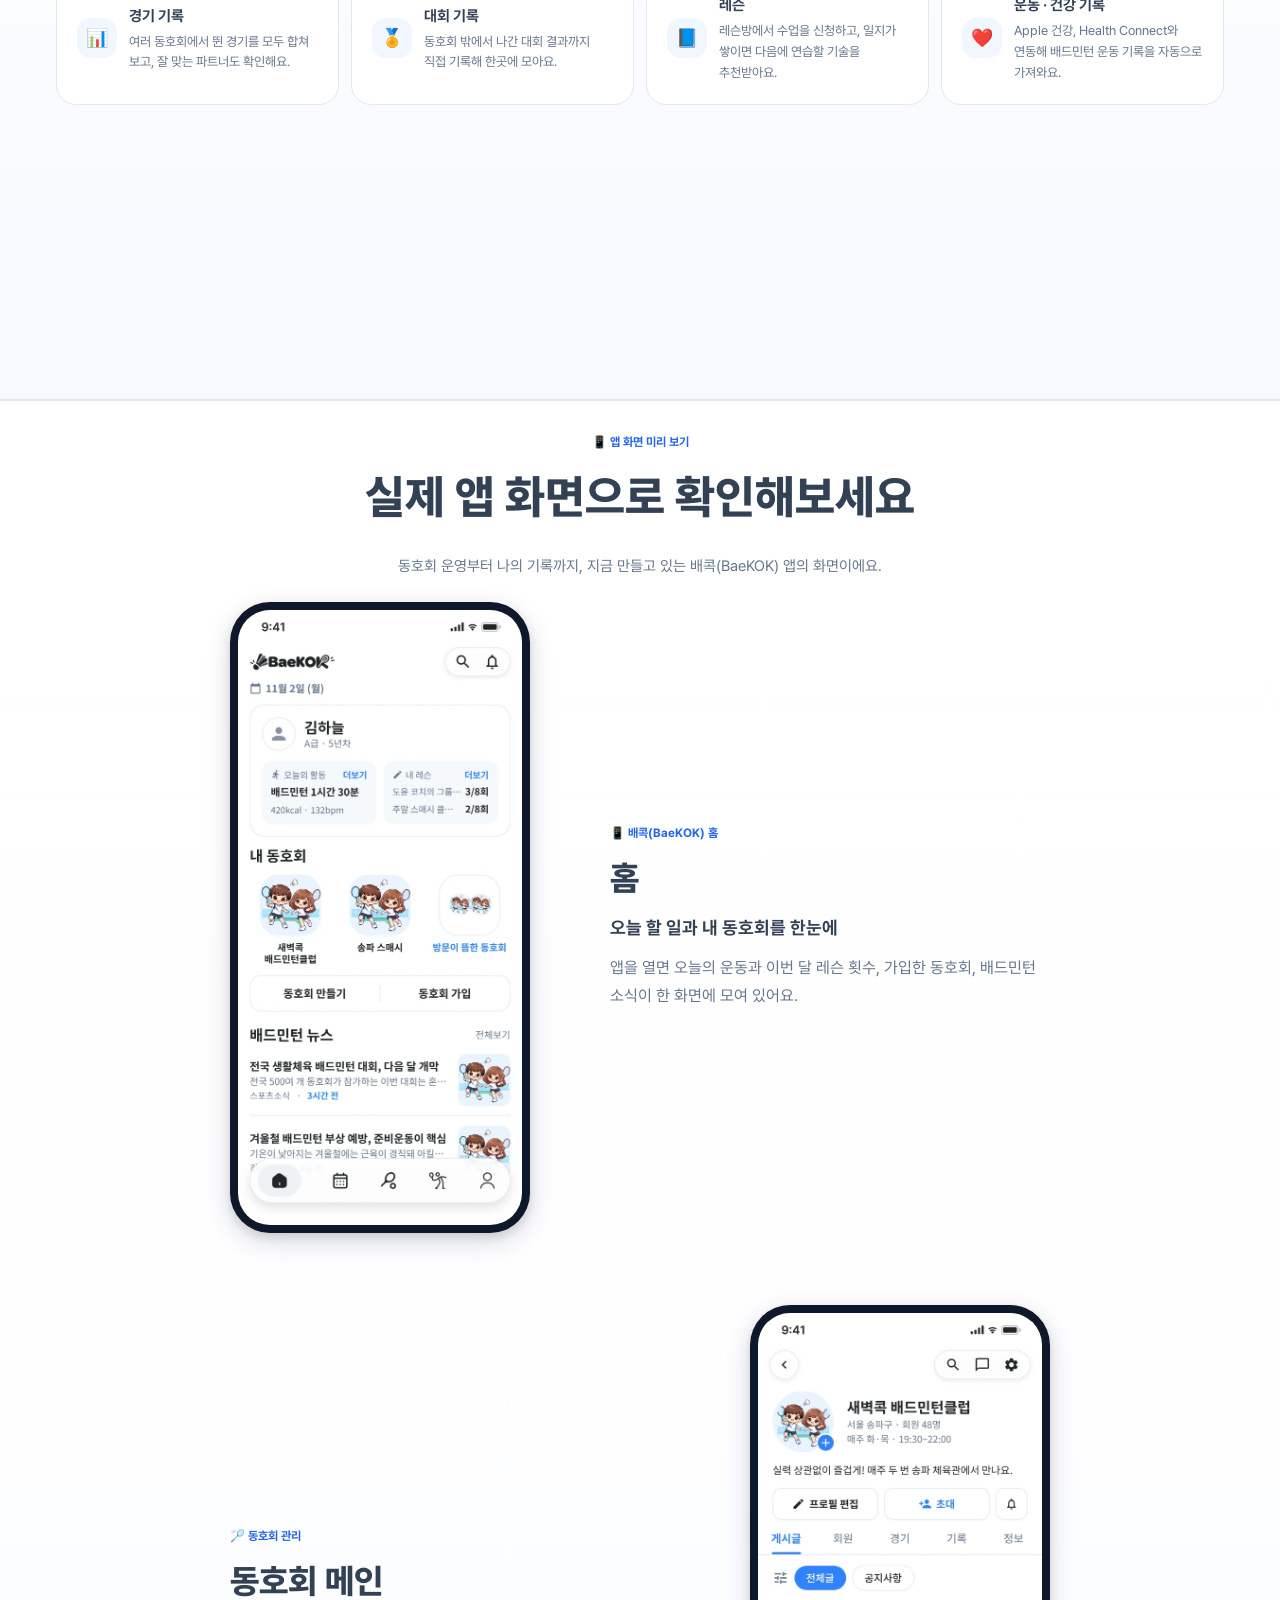
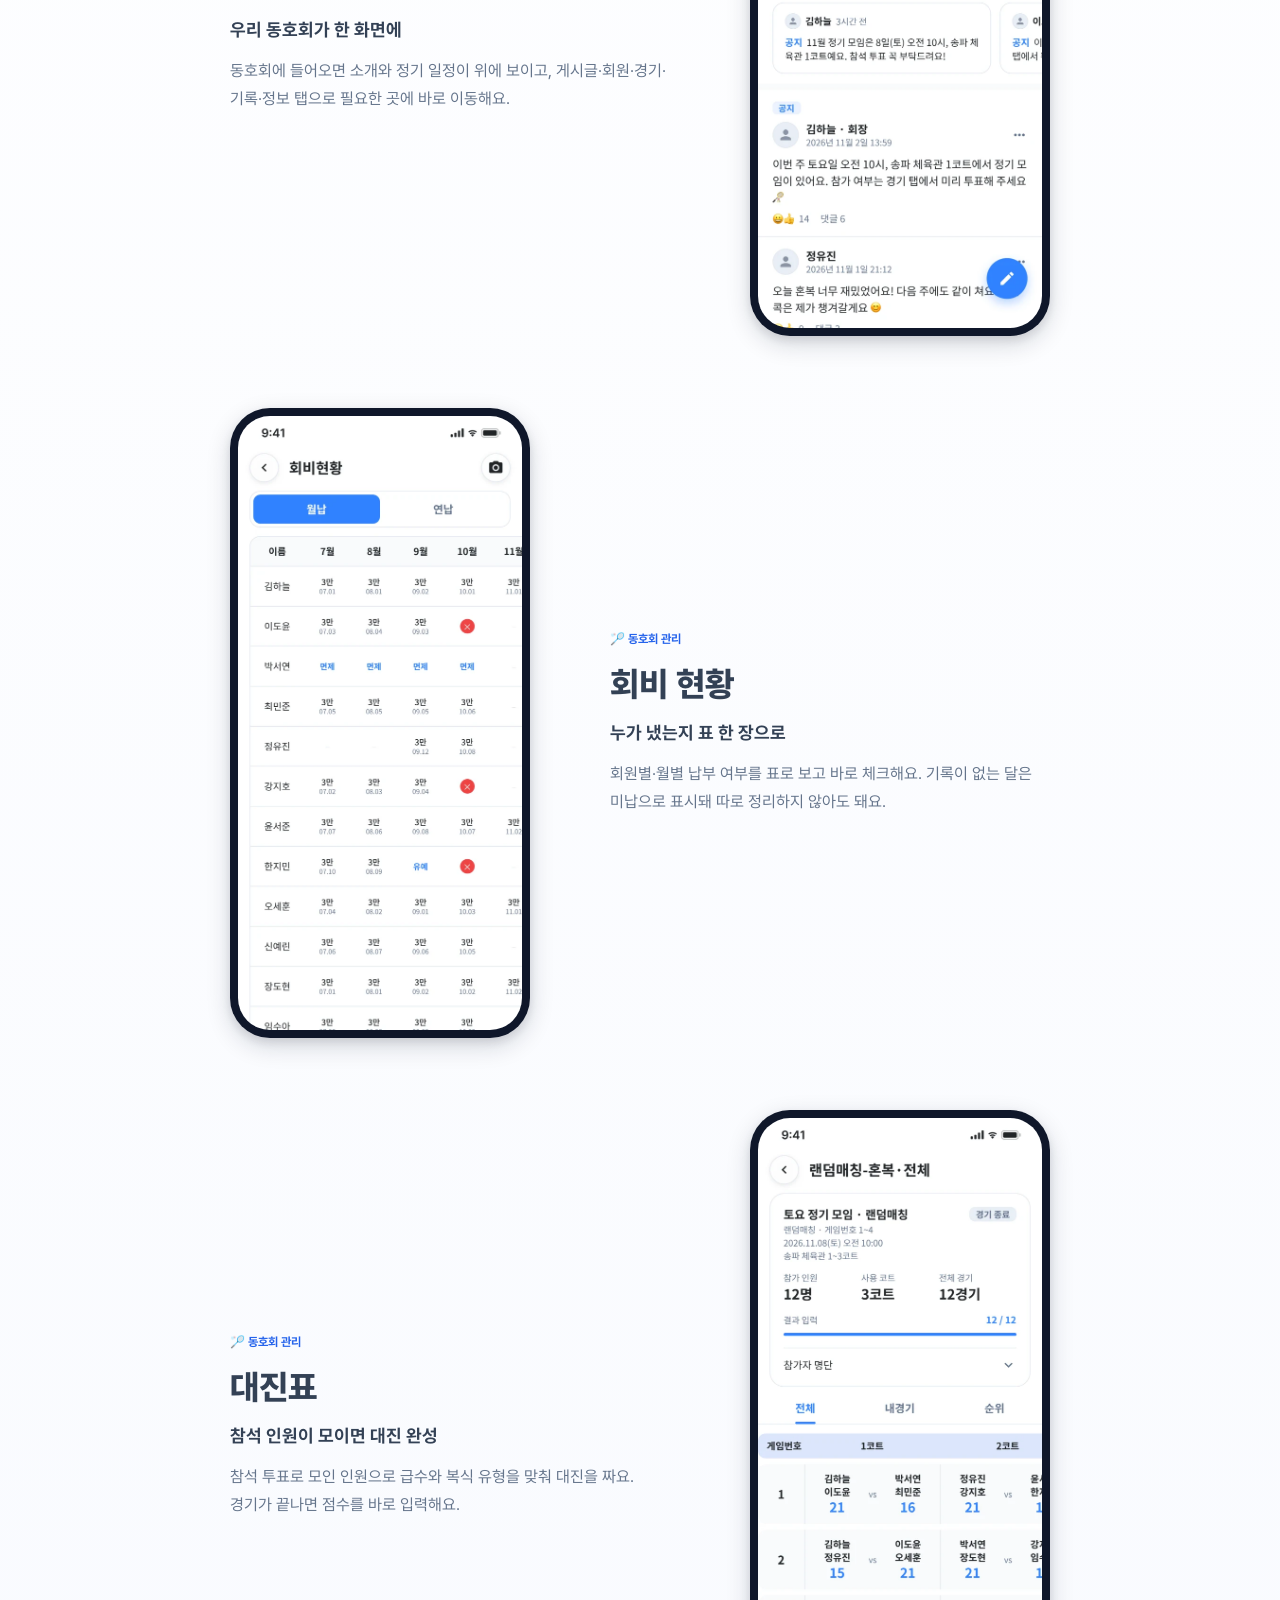
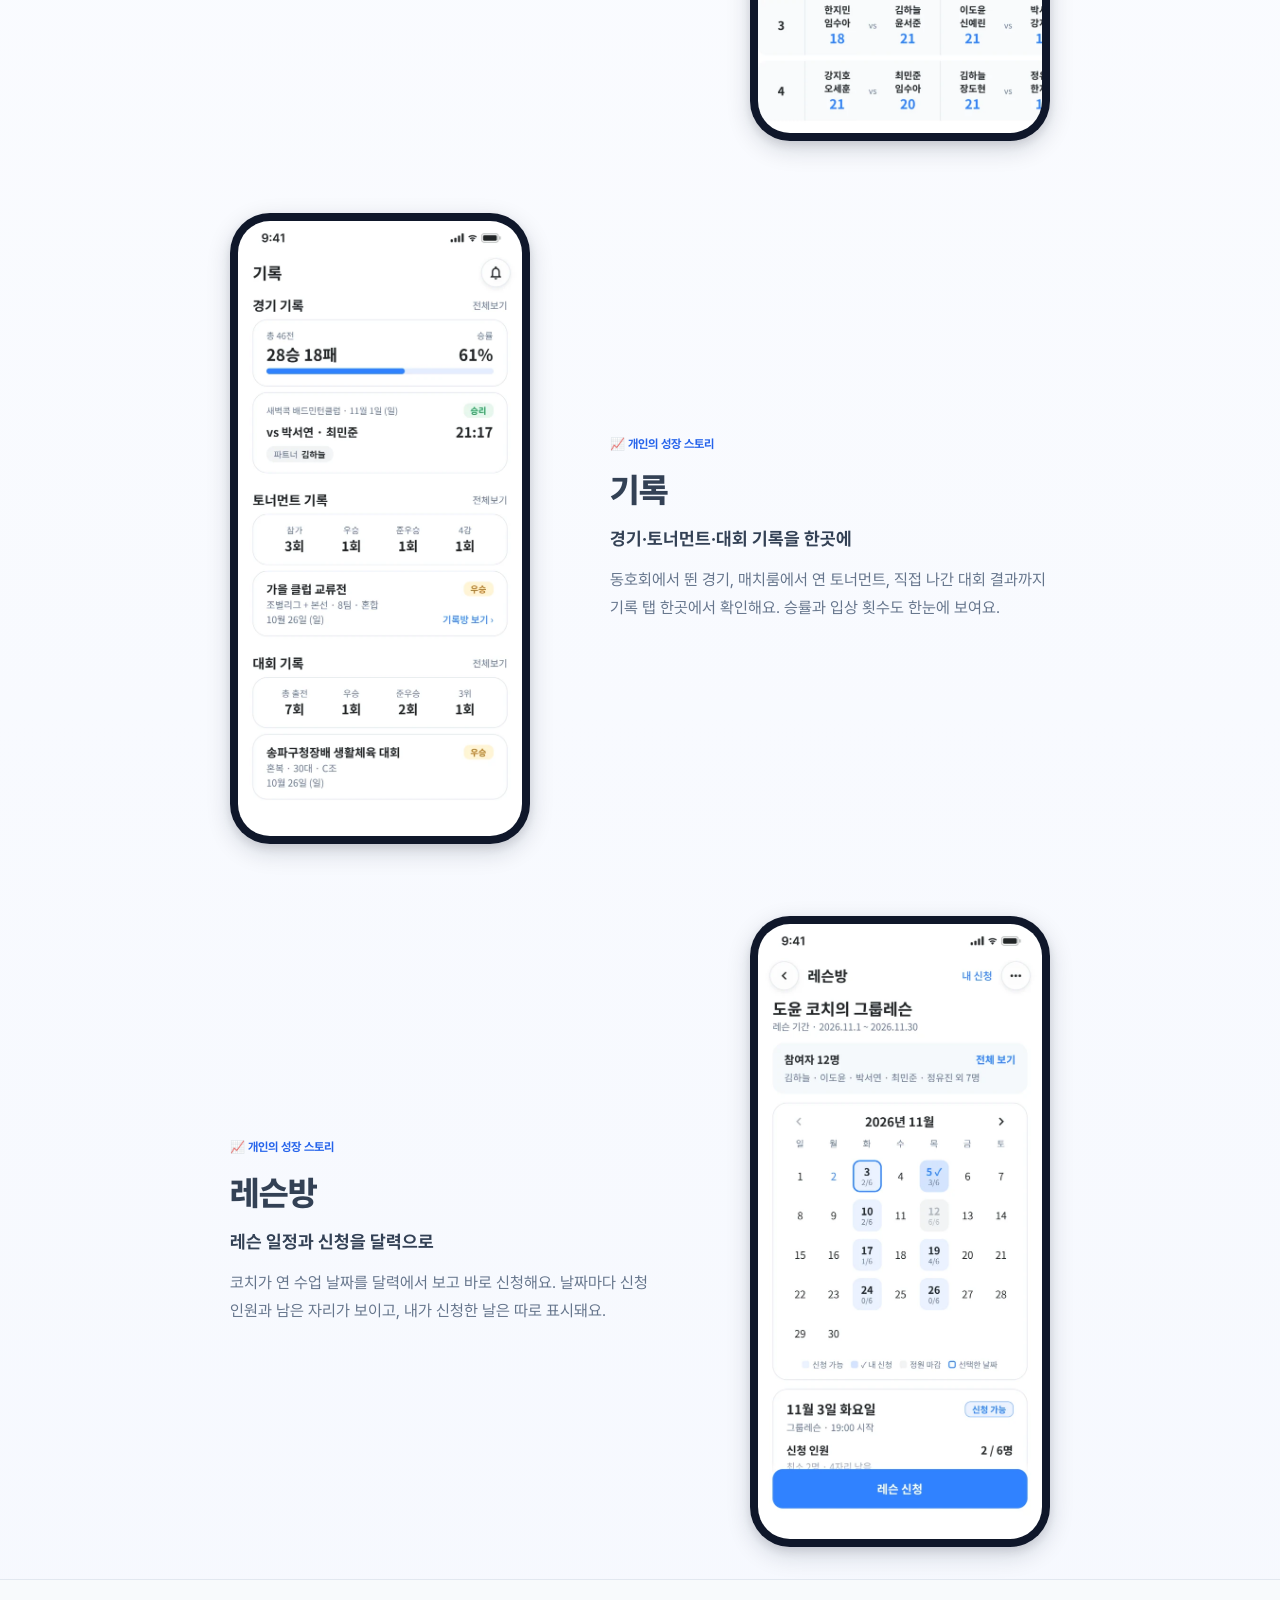
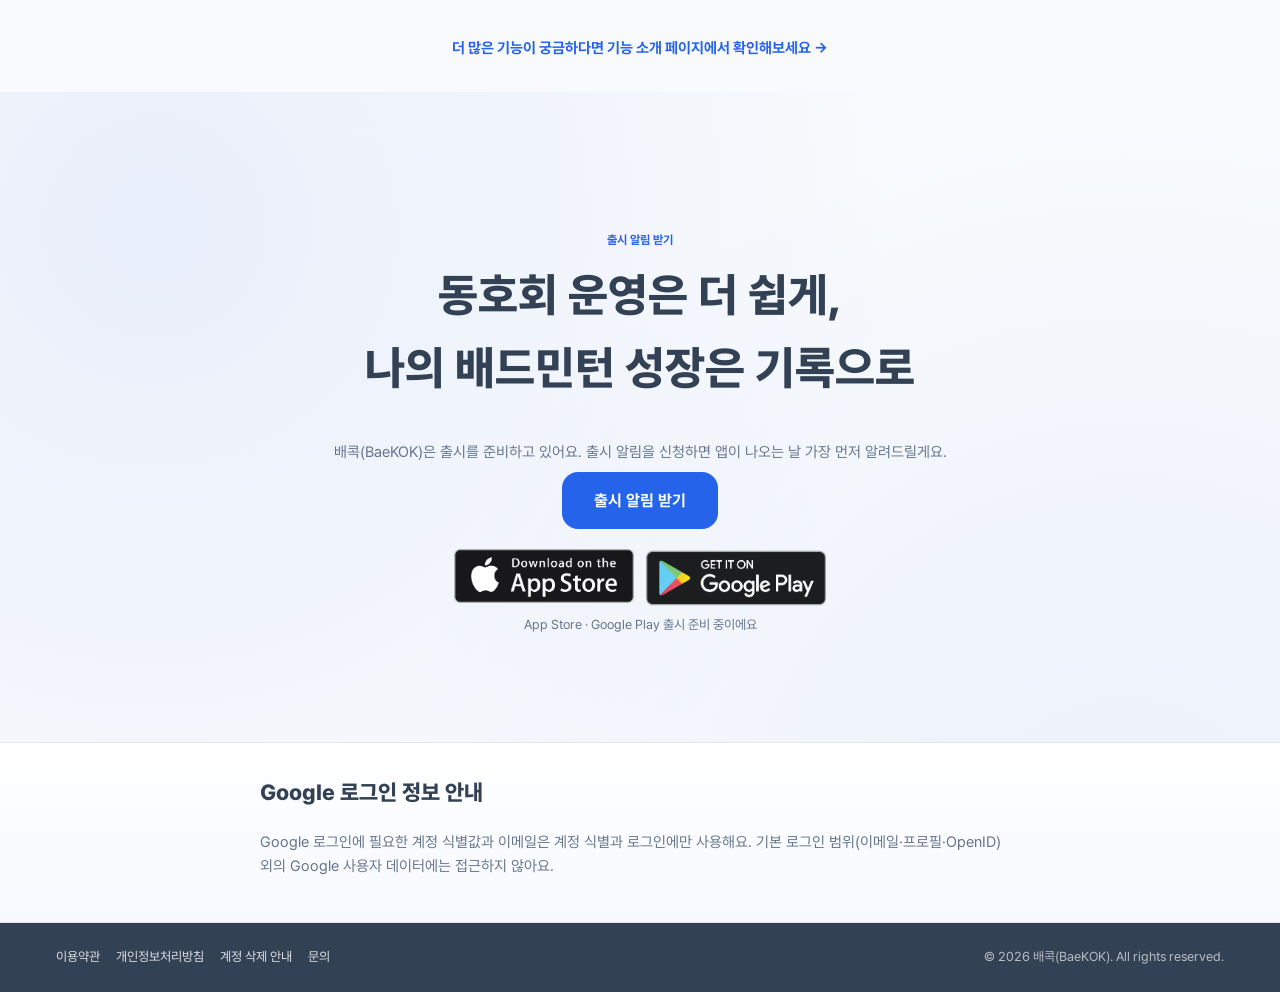
==== commit 6f893709: "폰트 수정" ====
--- a/index.html
+++ b/index.html
@@ -347,21 +347,11 @@
       <section class="section section--band" id="google-sign-in" aria-labelledby="google-sign-in-title">
         <div class="container">
           <div class="service-info">
-            <h2 class="section__title" id="google-sign-in-title">Google 로그인과 내 정보</h2>
+            <h2 class="section__title" id="google-sign-in-title">Google 로그인 정보 안내</h2>
             <p>
-              배콕(BaeKOK) 앱에서 Google 로그인을 선택하면 Google 계정 고유 식별값과
-              이메일을 계정 식별과 로그인에 사용해요. 기본 로그인 범위(이메일, 프로필,
-              OpenID) 외의 Google 사용자 데이터에는 접근하지 않아요.
-            </p>
-            <p>
-              이 홈페이지는 앱을 소개하는 공개 웹사이트예요. Google 로그인과 동호회
-              관리·기록 기능은 모바일 앱에서 제공해요.
-            </p>
-            <div class="service-info__links">
-              <a class="feature-card__link" href="/privacy.html">개인정보처리방침</a>
-              <a class="feature-card__link" href="/terms.html">이용약관</a>
-              <a class="feature-card__link" href="mailto:help@baekok.cloud">문의: help@baekok.cloud</a>
-            </div>
+              Google 로그인에 필요한 계정 식별값과 이메일은 계정 식별과 로그인에만 사용해요.
+              기본 로그인 범위(이메일·프로필·OpenID) 외의 Google 사용자 데이터에는 접근하지 않아요.
+            </p>
           </div>
         </div>
       </section>
@@ -372,6 +362,7 @@
         <a href="/terms.html">이용약관</a>
         <a href="/privacy.html">개인정보처리방침</a>
         <a href="/delete-account/">계정 삭제 안내</a>
+        <a href="mailto:help@baekok.cloud">문의</a>
       </div>
       <p>© 2026 배콕(BaeKOK). All rights reserved.</p>
     </div>
--- a/css/tokens.css
+++ b/css/tokens.css
@@ -35,7 +35,7 @@
   --space-7: 32px;
 
   /* Typography */
-  --font-family-base: "NEXON Lv1 Gothic", -apple-system, BlinkMacSystemFont, "Segoe UI", "Noto Sans KR", "Malgun Gothic", sans-serif;
+  --font-family-base: "Pretendard", -apple-system, BlinkMacSystemFont, "Segoe UI", "Noto Sans KR", "Malgun Gothic", sans-serif;
   /* 강조용 서체 — 숫자/점수/랭킹/레벨 등 강조 표기 전용 (일반 제목에는 사용하지 않음) */
   --font-family-emphasis: "Do Hyeon", var(--font-family-base);
   --font-size-display: 32px;
--- a/css/style.css
+++ b/css/style.css
@@ -1,24 +1,40 @@
-/* Web fonts */
+/* Web fonts — 앱과 같은 Pretendard 굵기를 로컬 파일에서 불러온다. */
 @font-face {
-  font-family: "NEXON Lv1 Gothic";
-  src: url("../assets/fonts/NEXONLv1GothicLight.ttf") format("truetype");
-  font-weight: 300;
-  font-style: normal;
-  font-display: swap;
-}
-
-@font-face {
-  font-family: "NEXON Lv1 Gothic";
-  src: url("../assets/fonts/NEXONLv1GothicRegular.ttf") format("truetype");
+  font-family: "Pretendard";
+  src: url("../assets/fonts/Pretendard-Regular.otf") format("opentype");
   font-weight: 400;
   font-style: normal;
   font-display: swap;
 }
 
 @font-face {
-  font-family: "NEXON Lv1 Gothic";
-  src: url("../assets/fonts/NEXONLv1GothicBold.ttf") format("truetype");
-  font-weight: 700;
+  font-family: "Pretendard";
+  src: url("../assets/fonts/Pretendard-Medium.otf") format("opentype");
+  font-weight: 500;
+  font-style: normal;
+  font-display: swap;
+}
+
+@font-face {
+  font-family: "Pretendard";
+  src: url("../assets/fonts/Pretendard-SemiBold.otf") format("opentype");
+  font-weight: 600;
+  font-style: normal;
+  font-display: swap;
+}
+
+@font-face {
+  font-family: "Pretendard";
+  src: url("../assets/fonts/Pretendard-Bold.otf") format("opentype");
+  font-weight: 700;
+  font-style: normal;
+  font-display: swap;
+}
+
+@font-face {
+  font-family: "Pretendard";
+  src: url("../assets/fonts/Pretendard-ExtraBold.otf") format("opentype");
+  font-weight: 800;
   font-style: normal;
   font-display: swap;
 }
@@ -195,6 +211,7 @@
 }
 
 .site-header__inner {
+  position: relative;
   max-width: 1300px;
   margin: 0 auto;
   display: flex;
@@ -221,9 +238,93 @@
 }
 
 .site-nav {
+  position: absolute;
+  top: calc(100% + 1px);
+  left: 0;
+  right: 0;
+  z-index: 1;
   display: none;
-  align-items: center;
-  gap: var(--space-6);
+  flex-direction: column;
+  align-items: stretch;
+  gap: 0;
+  padding: var(--space-2) var(--space-4) var(--space-4);
+  background: var(--color-surface);
+  border-bottom: 1px solid var(--color-border);
+  box-shadow: var(--shadow-dialog);
+}
+
+.site-header.is-menu-open .site-nav {
+  display: flex;
+}
+
+.site-nav a {
+  padding: var(--space-3) 0;
+}
+
+.site-nav .site-nav__cta {
+  display: block;
+  margin-top: var(--space-2);
+  padding: var(--space-3) var(--space-4);
+  color: var(--color-surface);
+  font-size: 14px;
+  text-align: center;
+}
+
+.site-header__actions {
+  display: none;
+}
+
+.site-header__menu-toggle {
+  display: inline-flex;
+  width: 44px;
+  height: 44px;
+  flex: 0 0 44px;
+  flex-direction: column;
+  align-items: center;
+  justify-content: center;
+  gap: 5px;
+  padding: 0;
+  color: var(--color-secondary);
+  background: transparent;
+  border: 0;
+  border-radius: 12px;
+  cursor: pointer;
+}
+
+.site-header__menu-toggle span {
+  display: block;
+  width: 21px;
+  height: 2px;
+  background: currentColor;
+  transition: transform 180ms ease, opacity 180ms ease;
+}
+
+.site-header.is-menu-open .site-header__menu-toggle span:first-child {
+  transform: translateY(7px) rotate(45deg);
+}
+
+.site-header.is-menu-open .site-header__menu-toggle span:nth-child(2) {
+  opacity: 0;
+}
+
+.site-header.is-menu-open .site-header__menu-toggle span:last-child {
+  transform: translateY(-7px) rotate(-45deg);
+}
+
+.site-header__menu-toggle:focus-visible {
+  outline: 2px solid var(--color-primary);
+  outline-offset: 2px;
+}
+
+.has-photo-hero .site-header.is-menu-open {
+  background: var(--color-surface);
+  border-radius: 0 0 var(--radius-card) var(--radius-card);
+  box-shadow: var(--shadow-dialog);
+}
+
+.has-photo-hero .site-header.is-menu-open .site-logo,
+.has-photo-hero .site-header.is-menu-open .site-header__menu-toggle {
+  color: var(--color-secondary);
 }
 
 .site-nav a {
@@ -1480,6 +1581,34 @@
 /* Desktop (>= 1024px) */
 @media (min-width: 1024px) {
   .site-nav {
+    position: static;
+    display: flex;
+    flex-direction: row;
+    align-items: center;
+    gap: var(--space-6);
+    padding: 0;
+    background: transparent;
+    border: 0;
+    box-shadow: none;
+  }
+
+  .site-nav a {
+    padding: 0;
+  }
+
+  .site-nav .site-nav__cta {
+    display: none;
+  }
+
+  .site-header__menu-toggle {
+    display: none;
+  }
+
+  .site-header__actions {
+    display: block;
+  }
+
+  .site-header.is-menu-open .site-nav {
     display: flex;
   }
 
@@ -1594,3 +1723,158 @@
     transform: none;
   }
 }
+
+
+/* Typography refinement: keep guide and feature details readable while tightening shared copy. */
+.site-logo {
+  font-size: 23px;
+}
+
+.site-nav a {
+  font-size: 18px;
+}
+
+.btn-primary {
+  font-size: 13px;
+}
+
+.btn-primary--lg {
+  font-size: 16px;
+}
+
+.btn-secondary {
+  font-size: 15px;
+}
+
+body:not(.page-features):not(.page-guide) {
+  font-size: 15px;
+}
+
+body:not(.page-features):not(.page-guide) .hero__title {
+  font-size: 28px;
+}
+
+body:not(.page-features):not(.page-guide) .hero__subtitle {
+  font-size: 15px;
+}
+
+body:not(.page-features):not(.page-guide) .section__eyebrow {
+  font-size: 12px;
+}
+
+body:not(.page-features):not(.page-guide) .section__title {
+  font-size: 22px;
+}
+
+body:not(.page-features):not(.page-guide) .section__title--lg {
+  font-size: 26px;
+}
+
+/* 앱 화면 미리보기의 화면 이름과 설명은 기존 크기를 유지한다. */
+.screen-showcase__title {
+  font-size: 28px;
+}
+
+.screen-showcase__lead {
+  font-size: 18px;
+}
+
+.screen-showcase__desc {
+  font-size: 16px;
+}
+
+/* 기능 페이지는 상단 소개와 섹션 제목만 조금 줄인다. */
+.page-features .features-hero__eyebrow {
+  font-size: 13px;
+}
+
+.page-features .features-hero__title {
+  font-size: 28px;
+}
+
+.page-features .features-hero__subtitle {
+  font-size: 15px;
+}
+
+.page-features .features-hero__stat-value {
+  font-size: 30px;
+}
+
+.page-features .features-hero__stat-label {
+  font-size: 12px;
+}
+
+.page-features .section-intro .section__eyebrow {
+  font-size: 12px;
+}
+
+.page-features .section-intro .section__title {
+  font-size: 22px;
+}
+
+.page-features .section-intro .section__title--lg {
+  font-size: 26px;
+}
+
+.page-features .section-intro .feature-grid__subheading {
+  font-size: 15px;
+}
+
+.page-features .feature-category__title {
+  font-size: 17px;
+}
+
+@media (min-width: 600px) {
+  body:not(.page-features):not(.page-guide) .hero__title {
+    font-size: 36px;
+  }
+
+  body:not(.page-features):not(.page-guide) .hero__subtitle {
+    font-size: 18px;
+  }
+
+  body:not(.page-features):not(.page-guide) .section__title--lg {
+    font-size: 36px;
+  }
+
+  .page-features .features-hero__title {
+    font-size: 40px;
+  }
+
+  .page-features .features-hero__subtitle {
+    font-size: 17px;
+  }
+
+  .page-features .features-hero__stat-value {
+    font-size: 36px;
+  }
+
+  .page-features .section-intro .section__title--lg {
+    font-size: 36px;
+  }
+}
+
+@media (min-width: 1024px) {
+  body:not(.page-features):not(.page-guide) .hero__title {
+    font-size: 50px;
+  }
+
+  body:not(.page-features):not(.page-guide) .section__title--lg {
+    font-size: 46px;
+  }
+
+  .page-features .features-hero__title {
+    font-size: 50px;
+  }
+
+  .page-features .section-intro .section__title--lg {
+    font-size: 46px;
+  }
+}
+
+
+@media (min-width: 1024px) {
+  .screen-showcase__title {
+    font-size: 34px;
+  }
+}
